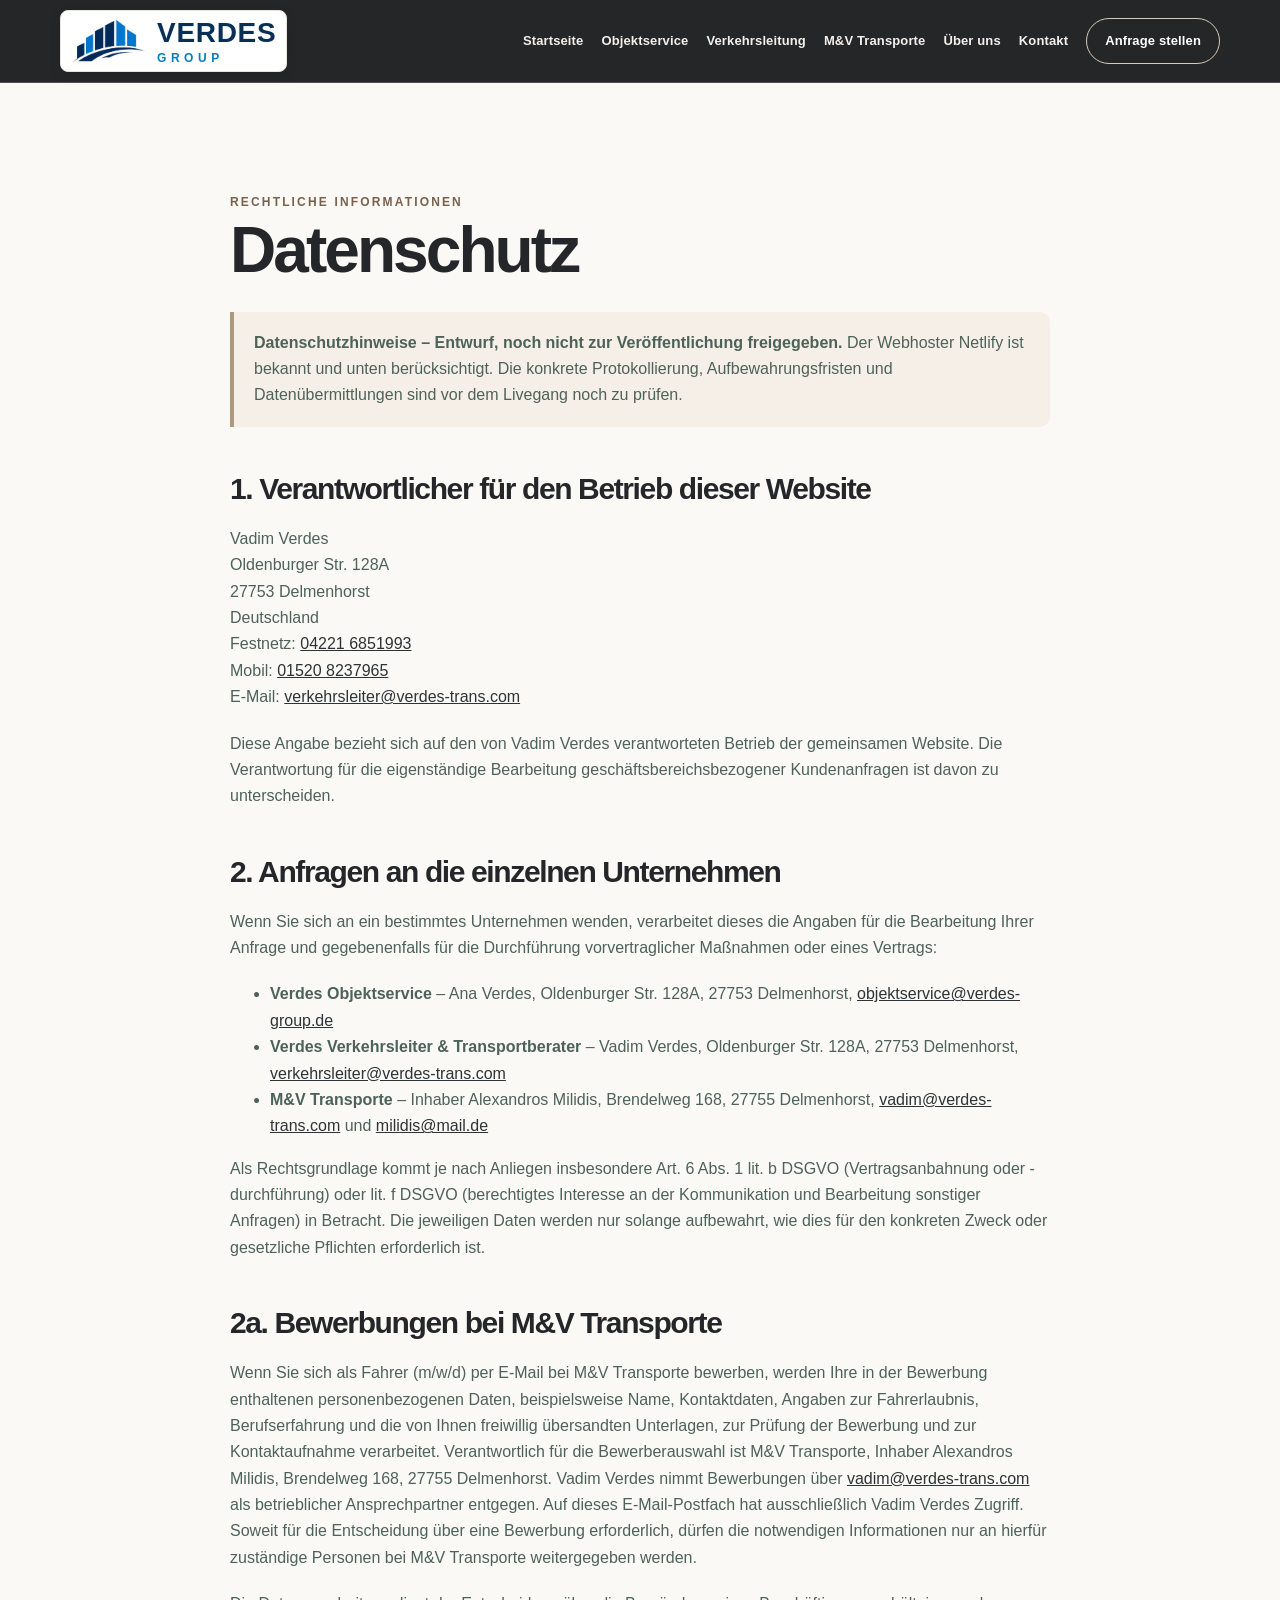
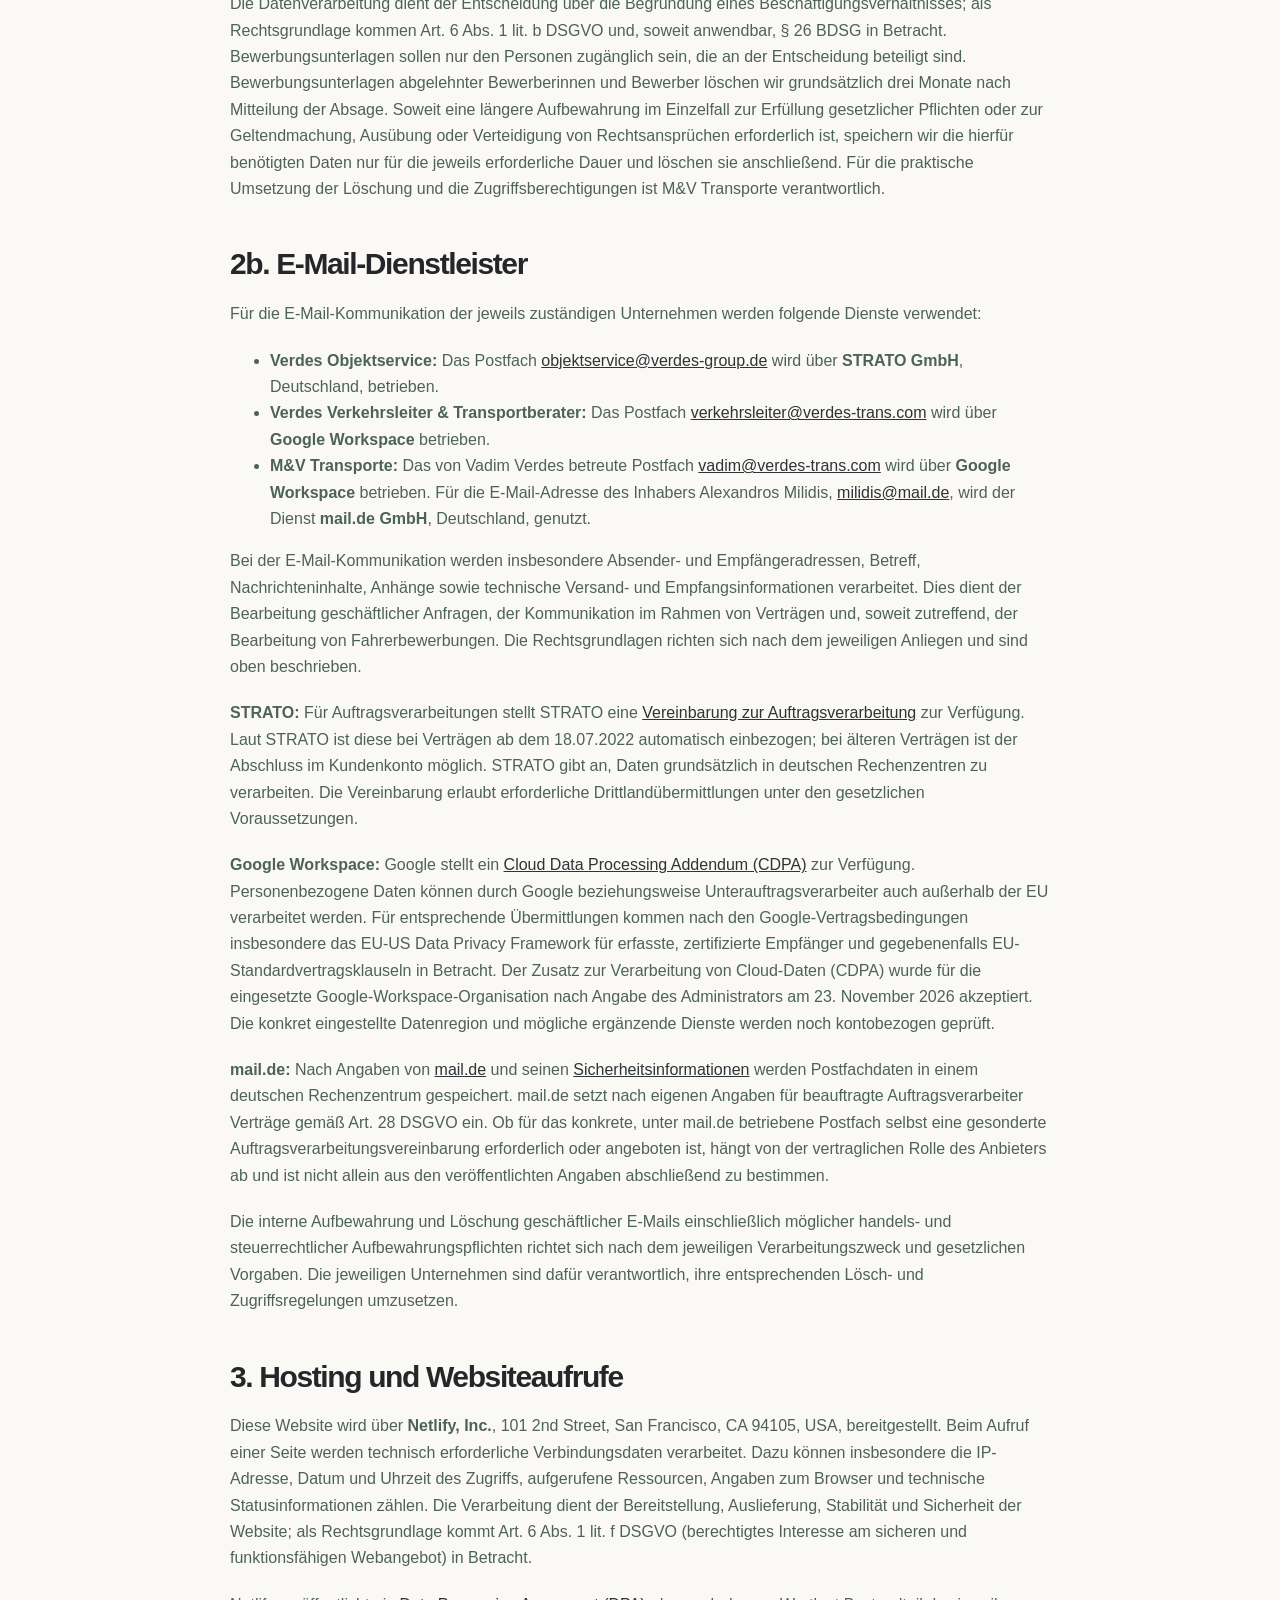
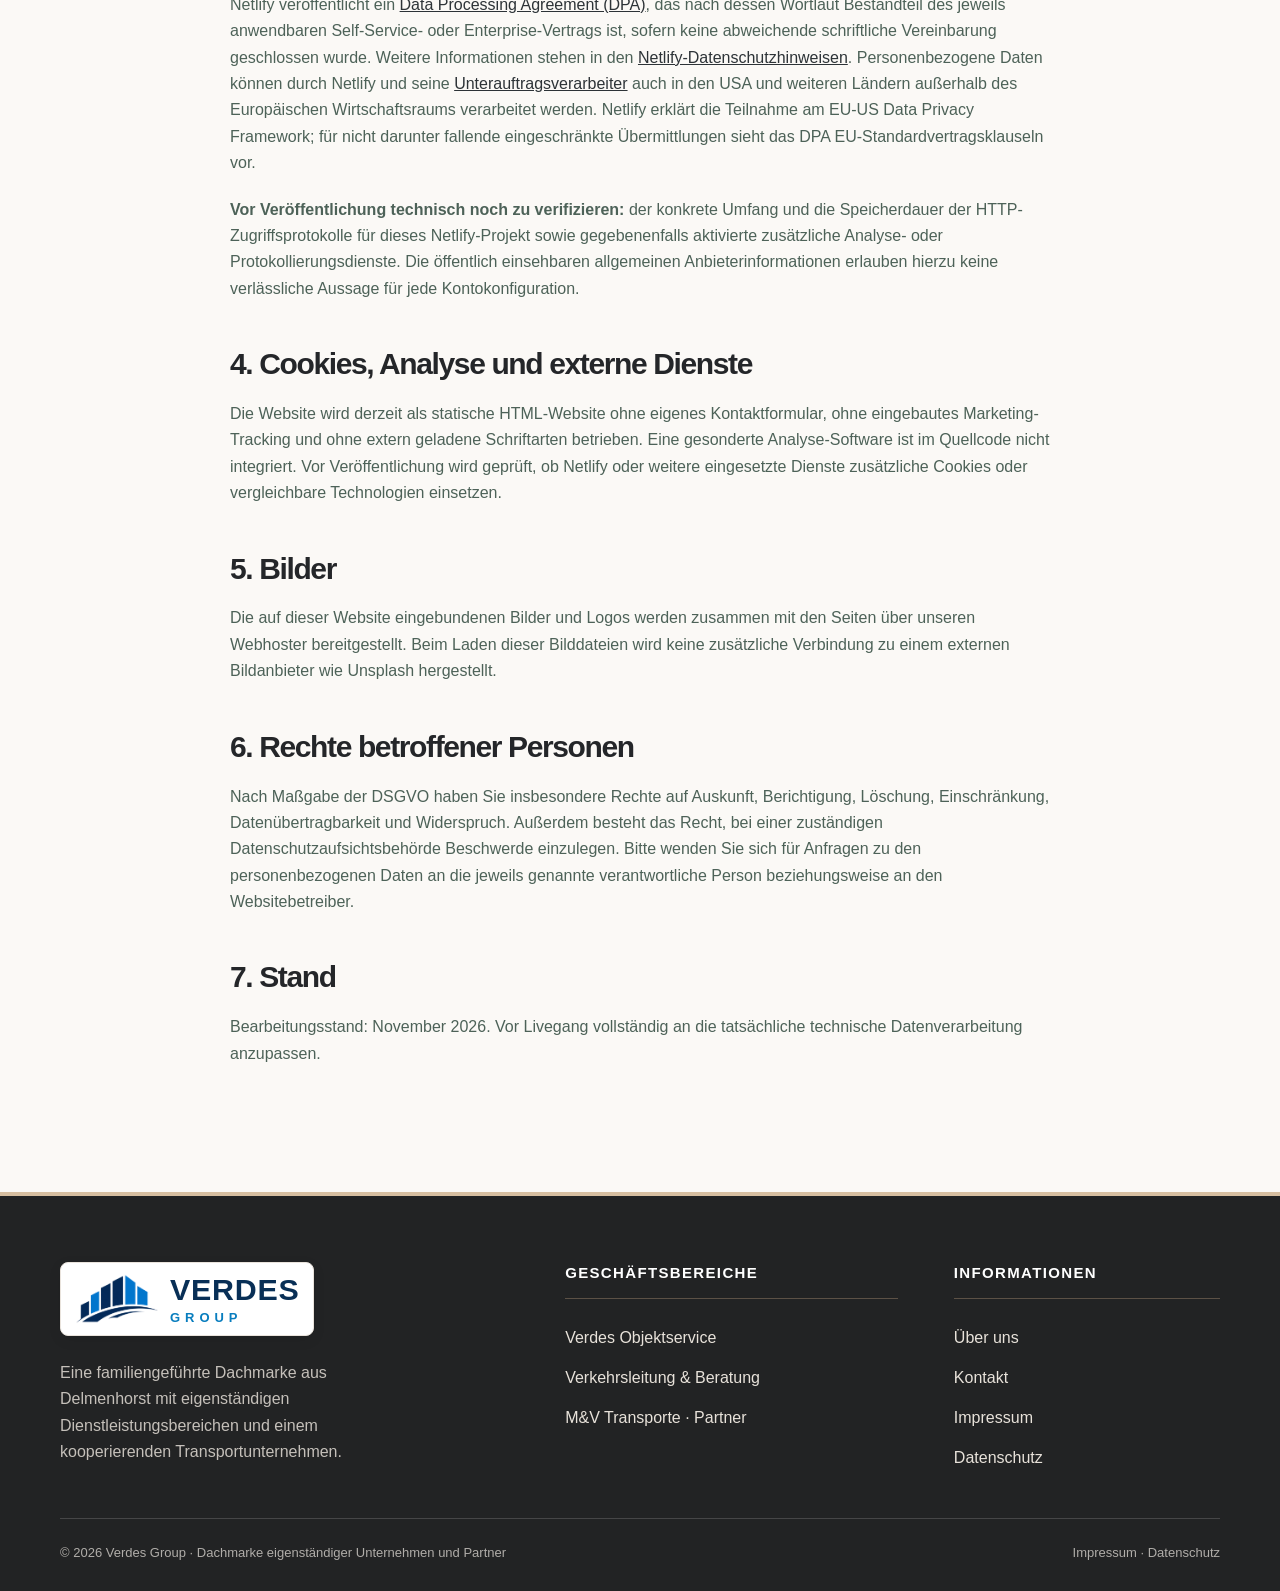
==== datenschutz/index.html @ e71b83ec "Document accepted Google Workspace CDPA" ====
<!doctype html><html lang="de"><head><meta charset="utf-8"><meta name="viewport" content="width=device-width,initial-scale=1"><meta name="theme-color" content="#252525"><meta name="description" content="Hinweise zum Datenschutz auf der Website der Verdes Group."><title>Datenschutz | Verdes Group</title><link rel="icon" type="image/png" href="/assets/verdes-group-icon-blue.png"><link rel="stylesheet" href="/assets/styles.css?v=20261124-1"></head><body><a class="skip" href="#inhalt">Zum Inhalt springen</a><header class="site-header"><div class="container nav"><a class="brand" href="/" aria-label="Verdes Group Startseite"><img class="brand-symbol" src="/assets/verdes-group-mark-blue.webp" width="810" height="486" alt="" decoding="async"><span class="brand-wordmark" aria-hidden="true"><strong>VERDES</strong><span>GROUP</span></span></a><button class="menu-button" type="button" aria-label="Menü öffnen" aria-controls="navigation" aria-expanded="false">☰</button><nav id="navigation" class="nav-links" aria-label="Hauptnavigation"><a href="/">Startseite</a><a href="/objektservice/">Objektservice</a><a href="/verkehrsleitung/">Verkehrsleitung</a><a href="/mv-transporte/">M&amp;V Transporte</a><a href="/ueber-uns/">Über uns</a><a href="/kontakt/">Kontakt</a><a class="nav-cta" href="/kontakt/">Anfrage stellen</a></nav></div></header><main id="inhalt"><section class="section"><div class="container prose"><span class="eyebrow">Rechtliche Informationen</span><h1 style="font-size:clamp(42px,5vw,64px)">Datenschutz</h1>
<p class="legal-note"><strong>Datenschutzhinweise – Entwurf, noch nicht zur Veröffentlichung freigegeben.</strong> Der Webhoster Netlify ist bekannt und unten berücksichtigt. Die konkrete Protokollierung, Aufbewahrungsfristen und Datenübermittlungen sind vor dem Livegang noch zu prüfen.</p>
<h2>1. Verantwortlicher für den Betrieb dieser Website</h2><p>Vadim Verdes<br>Oldenburger Str. 128A<br>27753 Delmenhorst<br>Deutschland<br>Festnetz: <a href="tel:+4942216851993">04221 6851993</a><br>Mobil: <a href="tel:+4915208237965">01520 8237965</a><br>E-Mail: <a href="mailto:verkehrsleiter@verdes-trans.com">verkehrsleiter@verdes-trans.com</a></p>
<p>Diese Angabe bezieht sich auf den von Vadim Verdes verantworteten Betrieb der gemeinsamen Website. Die Verantwortung für die eigenständige Bearbeitung geschäftsbereichsbezogener Kundenanfragen ist davon zu unterscheiden.</p>
<h2>2. Anfragen an die einzelnen Unternehmen</h2><p>Wenn Sie sich an ein bestimmtes Unternehmen wenden, verarbeitet dieses die Angaben für die Bearbeitung Ihrer Anfrage und gegebenenfalls für die Durchführung vorvertraglicher Maßnahmen oder eines Vertrags:</p>
<ul><li><strong>Verdes Objektservice</strong> – Ana Verdes, Oldenburger Str. 128A, 27753 Delmenhorst, <a href="mailto:objektservice@verdes-group.de">objektservice@verdes-group.de</a></li><li><strong>Verdes Verkehrsleiter &amp; Transportberater</strong> – Vadim Verdes, Oldenburger Str. 128A, 27753 Delmenhorst, <a href="mailto:verkehrsleiter@verdes-trans.com">verkehrsleiter@verdes-trans.com</a></li><li><strong>M&amp;V Transporte</strong> – Inhaber Alexandros Milidis, Brendelweg 168, 27755 Delmenhorst, <a href="mailto:vadim@verdes-trans.com">vadim@verdes-trans.com</a> und <a href="mailto:milidis@mail.de">milidis@mail.de</a></li></ul>
<p>Als Rechtsgrundlage kommt je nach Anliegen insbesondere Art. 6 Abs. 1 lit. b DSGVO (Vertragsanbahnung oder -durchführung) oder lit. f DSGVO (berechtigtes Interesse an der Kommunikation und Bearbeitung sonstiger Anfragen) in Betracht. Die jeweiligen Daten werden nur solange aufbewahrt, wie dies für den konkreten Zweck oder gesetzliche Pflichten erforderlich ist.</p>
<h2>2a. Bewerbungen bei M&amp;V Transporte</h2><p>Wenn Sie sich als Fahrer (m/w/d) per E-Mail bei M&amp;V Transporte bewerben, werden Ihre in der Bewerbung enthaltenen personenbezogenen Daten, beispielsweise Name, Kontaktdaten, Angaben zur Fahrerlaubnis, Berufserfahrung und die von Ihnen freiwillig übersandten Unterlagen, zur Prüfung der Bewerbung und zur Kontaktaufnahme verarbeitet. Verantwortlich für die Bewerberauswahl ist M&amp;V Transporte, Inhaber Alexandros Milidis, Brendelweg 168, 27755 Delmenhorst. Vadim Verdes nimmt Bewerbungen über <a href="mailto:vadim@verdes-trans.com">vadim@verdes-trans.com</a> als betrieblicher Ansprechpartner entgegen. Auf dieses E-Mail-Postfach hat ausschließlich Vadim Verdes Zugriff. Soweit für die Entscheidung über eine Bewerbung erforderlich, dürfen die notwendigen Informationen nur an hierfür zuständige Personen bei M&amp;V Transporte weitergegeben werden.</p><p>Die Datenverarbeitung dient der Entscheidung über die Begründung eines Beschäftigungsverhältnisses; als Rechtsgrundlage kommen Art. 6 Abs. 1 lit. b DSGVO und, soweit anwendbar, § 26 BDSG in Betracht. Bewerbungsunterlagen sollen nur den Personen zugänglich sein, die an der Entscheidung beteiligt sind. Bewerbungsunterlagen abgelehnter Bewerberinnen und Bewerber löschen wir grundsätzlich drei Monate nach Mitteilung der Absage. Soweit eine längere Aufbewahrung im Einzelfall zur Erfüllung gesetzlicher Pflichten oder zur Geltendmachung, Ausübung oder Verteidigung von Rechtsansprüchen erforderlich ist, speichern wir die hierfür benötigten Daten nur für die jeweils erforderliche Dauer und löschen sie anschließend. Für die praktische Umsetzung der Löschung und die Zugriffsberechtigungen ist M&amp;V Transporte verantwortlich.</p>
<h2>2b. E-Mail-Dienstleister</h2>
<p>Für die E-Mail-Kommunikation der jeweils zuständigen Unternehmen werden folgende Dienste verwendet:</p>
<ul>
<li><strong>Verdes Objektservice:</strong> Das Postfach <a href="mailto:objektservice@verdes-group.de">objektservice@verdes-group.de</a> wird über <strong>STRATO GmbH</strong>, Deutschland, betrieben.</li>
<li><strong>Verdes Verkehrsleiter &amp; Transportberater:</strong> Das Postfach <a href="mailto:verkehrsleiter@verdes-trans.com">verkehrsleiter@verdes-trans.com</a> wird über <strong>Google Workspace</strong> betrieben.</li>
<li><strong>M&amp;V Transporte:</strong> Das von Vadim Verdes betreute Postfach <a href="mailto:vadim@verdes-trans.com">vadim@verdes-trans.com</a> wird über <strong>Google Workspace</strong> betrieben. Für die E-Mail-Adresse des Inhabers Alexandros Milidis, <a href="mailto:milidis@mail.de">milidis@mail.de</a>, wird der Dienst <strong>mail.de GmbH</strong>, Deutschland, genutzt.</li>
</ul>
<p>Bei der E-Mail-Kommunikation werden insbesondere Absender- und Empfängeradressen, Betreff, Nachrichteninhalte, Anhänge sowie technische Versand- und Empfangsinformationen verarbeitet. Dies dient der Bearbeitung geschäftlicher Anfragen, der Kommunikation im Rahmen von Verträgen und, soweit zutreffend, der Bearbeitung von Fahrerbewerbungen. Die Rechtsgrundlagen richten sich nach dem jeweiligen Anliegen und sind oben beschrieben.</p>
<p><strong>STRATO:</strong> Für Auftragsverarbeitungen stellt STRATO eine <a href="https://www.strato.de/agb/avv/">Vereinbarung zur Auftragsverarbeitung</a> zur Verfügung. Laut STRATO ist diese bei Verträgen ab dem 18.07.2022 automatisch einbezogen; bei älteren Verträgen ist der Abschluss im Kundenkonto möglich. STRATO gibt an, Daten grundsätzlich in deutschen Rechenzentren zu verarbeiten. Die Vereinbarung erlaubt erforderliche Drittlandübermittlungen unter den gesetzlichen Voraussetzungen.</p>
<p><strong>Google Workspace:</strong> Google stellt ein <a href="https://cloud.google.com/terms/data-processing-addendum">Cloud Data Processing Addendum (CDPA)</a> zur Verfügung. Personenbezogene Daten können durch Google beziehungsweise Unterauftragsverarbeiter auch außerhalb der EU verarbeitet werden. Für entsprechende Übermittlungen kommen nach den Google-Vertragsbedingungen insbesondere das EU-US Data Privacy Framework für erfasste, zertifizierte Empfänger und gegebenenfalls EU-Standardvertragsklauseln in Betracht. Der Zusatz zur Verarbeitung von Cloud-Daten (CDPA) wurde für die eingesetzte Google-Workspace-Organisation nach Angabe des Administrators am 23. November 2026 akzeptiert. Die konkret eingestellte Datenregion und mögliche ergänzende Dienste werden noch kontobezogen geprüft.</p>
<p><strong>mail.de:</strong> Nach Angaben von <a href="https://mail.de/de/datenschutz/">mail.de</a> und seinen <a href="https://mail.de/de/sicherheit/">Sicherheitsinformationen</a> werden Postfachdaten in einem deutschen Rechenzentrum gespeichert. mail.de setzt nach eigenen Angaben für beauftragte Auftragsverarbeiter Verträge gemäß Art. 28 DSGVO ein. Ob für das konkrete, unter mail.de betriebene Postfach selbst eine gesonderte Auftragsverarbeitungsvereinbarung erforderlich oder angeboten ist, hängt von der vertraglichen Rolle des Anbieters ab und ist nicht allein aus den veröffentlichten Angaben abschließend zu bestimmen.</p>
<p>Die interne Aufbewahrung und Löschung geschäftlicher E-Mails einschließlich möglicher handels- und steuerrechtlicher Aufbewahrungspflichten richtet sich nach dem jeweiligen Verarbeitungszweck und gesetzlichen Vorgaben. Die jeweiligen Unternehmen sind dafür verantwortlich, ihre entsprechenden Lösch- und Zugriffsregelungen umzusetzen.</p>
<h2>3. Hosting und Websiteaufrufe</h2><p>Diese Website wird über <strong>Netlify, Inc.</strong>, 101 2nd Street, San Francisco, CA 94105, USA, bereitgestellt. Beim Aufruf einer Seite werden technisch erforderliche Verbindungsdaten verarbeitet. Dazu können insbesondere die IP-Adresse, Datum und Uhrzeit des Zugriffs, aufgerufene Ressourcen, Angaben zum Browser und technische Statusinformationen zählen. Die Verarbeitung dient der Bereitstellung, Auslieferung, Stabilität und Sicherheit der Website; als Rechtsgrundlage kommt Art. 6 Abs. 1 lit. f DSGVO (berechtigtes Interesse am sicheren und funktionsfähigen Webangebot) in Betracht.</p>
<p>Netlify veröffentlicht ein <a href="https://www.netlify.com/pdf/netlify-dpa.pdf">Data Processing Agreement (DPA)</a>, das nach dessen Wortlaut Bestandteil des jeweils anwendbaren Self-Service- oder Enterprise-Vertrags ist, sofern keine abweichende schriftliche Vereinbarung geschlossen wurde. Weitere Informationen stehen in den <a href="https://www.netlify.com/privacy/">Netlify-Datenschutzhinweisen</a>. Personenbezogene Daten können durch Netlify und seine <a href="https://www.netlify.com/trust-center/">Unterauftragsverarbeiter</a> auch in den USA und weiteren Ländern außerhalb des Europäischen Wirtschaftsraums verarbeitet werden. Netlify erklärt die Teilnahme am EU-US Data Privacy Framework; für nicht darunter fallende eingeschränkte Übermittlungen sieht das DPA EU-Standardvertragsklauseln vor.</p>
<p><strong>Vor Veröffentlichung technisch noch zu verifizieren:</strong> der konkrete Umfang und die Speicherdauer der HTTP-Zugriffsprotokolle für dieses Netlify-Projekt sowie gegebenenfalls aktivierte zusätzliche Analyse- oder Protokollierungsdienste. Die öffentlich einsehbaren allgemeinen Anbieterinformationen erlauben hierzu keine verlässliche Aussage für jede Kontokonfiguration.</p>
<h2>4. Cookies, Analyse und externe Dienste</h2><p>Die Website wird derzeit als statische HTML-Website ohne eigenes Kontaktformular, ohne eingebautes Marketing-Tracking und ohne extern geladene Schriftarten betrieben. Eine gesonderte Analyse-Software ist im Quellcode nicht integriert. Vor Veröffentlichung wird geprüft, ob Netlify oder weitere eingesetzte Dienste zusätzliche Cookies oder vergleichbare Technologien einsetzen.</p>
<h2>5. Bilder</h2><p>Die auf dieser Website eingebundenen Bilder und Logos werden zusammen mit den Seiten über unseren Webhoster bereitgestellt. Beim Laden dieser Bilddateien wird keine zusätzliche Verbindung zu einem externen Bildanbieter wie Unsplash hergestellt.</p>
<h2>6. Rechte betroffener Personen</h2><p>Nach Maßgabe der DSGVO haben Sie insbesondere Rechte auf Auskunft, Berichtigung, Löschung, Einschränkung, Datenübertragbarkeit und Widerspruch. Außerdem besteht das Recht, bei einer zuständigen Datenschutzaufsichtsbehörde Beschwerde einzulegen. Bitte wenden Sie sich für Anfragen zu den personenbezogenen Daten an die jeweils genannte verantwortliche Person beziehungsweise an den Websitebetreiber.</p>
<h2>7. Stand</h2><p>Bearbeitungsstand: November 2026. Vor Livegang vollständig an die tatsächliche technische Datenverarbeitung anzupassen.</p>
</div></section></main><footer class="footer"><div class="container"><div class="footer-grid"><div class="footer-brand"><a class="brand" href="/" aria-label="Verdes Group Startseite"><img class="brand-symbol" src="/assets/verdes-group-mark-blue.webp" width="810" height="486" alt="" decoding="async"><span class="brand-wordmark" aria-hidden="true"><strong>VERDES</strong><span>GROUP</span></span></a><p>Eine familiengeführte Dachmarke aus Delmenhorst mit eigenständigen Dienstleistungsbereichen und einem kooperierenden Transportunternehmen.</p></div><nav class="footer-links" aria-label="Geschäftsbereiche"><h2>Geschäftsbereiche</h2><a href="/objektservice/">Verdes Objektservice</a><a href="/verkehrsleitung/">Verkehrsleitung &amp; Beratung</a><a href="/mv-transporte/">M&amp;V Transporte · Partner</a></nav><nav class="footer-links" aria-label="Informationen"><h2>Informationen</h2><a href="/ueber-uns/">Über uns</a><a href="/kontakt/">Kontakt</a><a href="/impressum/">Impressum</a><a href="/datenschutz/">Datenschutz</a></nav></div><div class="footer-bottom"><span>© <span id="year">2026</span> Verdes Group · Dachmarke eigenständiger Unternehmen und Partner</span><span><a href="/impressum/">Impressum</a> · <a href="/datenschutz/">Datenschutz</a></span></div></div></footer><script src="/assets/site.js?v=20261123-3" defer></script></body></html>
---- assets/styles.css ----
:root{--ink:#152c28;--ink2:#39514a;--forest:#174c3f;--forest2:#246451;--lime:#c9e897;--mint:#e8f2e7;--paper:#fafaf6;--warm:#f3f1e9;--line:#dce4dc;--white:#fff;--shadow:0 24px 70px rgba(16,50,40,.09);--radius:22px;--max:1160px}
*{box-sizing:border-box}html{scroll-behavior:smooth}body{margin:0;background:var(--paper);color:var(--ink);font-family:Inter,"Segoe UI",Arial,sans-serif;-webkit-font-smoothing:antialiased;line-height:1.65}a{color:inherit;text-decoration:none}a:focus-visible,button:focus-visible{outline:3px solid #8bc65b;outline-offset:4px}button{font:inherit}img{max-width:100%;display:block}.container{width:min(calc(100% - 48px),var(--max));margin-inline:auto}.eyebrow{font-size:12px;letter-spacing:.16em;text-transform:uppercase;font-weight:800;color:var(--forest2)}.section{padding:105px 0}.section-sm{padding:75px 0}.section-soft{background:var(--warm)}.section-dark{background:var(--ink);color:white}.section-head{max-width:720px;margin-bottom:36px}.section-head p{color:#60736a;font-size:18px}h1,h2,h3,p{margin-top:0}h1,h2,h3{line-height:1.13;letter-spacing:-.045em}h1{font-size:clamp(48px,6.2vw,90px);font-weight:750;margin-bottom:25px}h2{font-size:clamp(34px,4vw,58px);margin:12px 0 20px;font-weight:750}h3{font-size:25px;font-weight:750;margin:0 0 12px}p{margin-bottom:20px}.lead{font-size:clamp(18px,2vw,22px);line-height:1.66;color:#52685e;max-width:640px}.muted{color:#678078}.light{color:#b9cdc4}.btn{display:inline-flex;align-items:center;justify-content:center;gap:12px;border:1px solid transparent;border-radius:999px;padding:14px 25px;min-height:53px;font-size:14px;font-weight:800;line-height:1.2;transition:transform .2s,background .2s,color .2s;cursor:pointer}.btn:hover{transform:translateY(-2px)}.btn-primary{background:var(--forest);color:#fff}.btn-primary:hover{background:#20634f}.btn-outline{border-color:#a9c0b4;color:var(--ink);background:transparent}.btn-outline:hover{background:#ebf4e8}.btn-light{background:#fff;color:var(--forest)}.btn-lime{background:var(--lime);color:#133e31}.btn-row{display:flex;gap:12px;flex-wrap:wrap;margin-top:28px}.arrow{font-size:19px;line-height:0}.site-header{position:sticky;top:0;z-index:100;background:rgba(250,250,246,.95);backdrop-filter:blur(18px);border-bottom:1px solid rgba(30,80,60,.1)}.nav{min-height:82px;display:flex;align-items:center;justify-content:space-between;gap:20px}.brand{display:inline-flex;align-items:center;gap:12px;white-space:nowrap}.brand-mark{height:39px;width:39px;display:grid;place-items:center;background:var(--forest);color:var(--lime);border-radius:12px;font-size:23px;letter-spacing:-.12em;font-weight:800;padding-right:3px}.brand-name{display:flex;flex-direction:column;font-weight:800;letter-spacing:.08em;line-height:1.16;font-size:17px}.brand-name small{font-weight:650;font-size:9px;letter-spacing:.28em;color:#8a9b90;margin-top:5px}.nav-links{display:flex;align-items:center;gap:28px}.nav-links a{font-size:13px;font-weight:750;color:#3e564d;transition:color .2s}.nav-links a:hover,.nav-links a.active{color:#1e8461}.nav-links .nav-cta{padding:11px 18px;background:var(--ink);border-radius:100px;color:white}.nav-links .nav-cta:hover{color:white;background:var(--forest2)}.menu-button{display:none;border:1px solid var(--line);border-radius:12px;background:white;padding:7px 13px;font-size:24px;color:var(--forest)}.hero{overflow:hidden;padding:90px 0 90px;position:relative}.hero-grid{display:grid;grid-template-columns:1.03fr .97fr;align-items:center;gap:45px}.hero-kicker{display:inline-flex;gap:8px;align-items:center;padding:8px 13px;border:1px solid #d2e0d1;border-radius:30px;background:#edf5e8;font-size:12px;font-weight:750;color:var(--forest);margin-bottom:20px}.hero h1 em{font-style:normal;color:var(--forest2)}.hero-copy{padding:20px 0}.hero-meta{display:flex;align-items:center;gap:25px;color:#728279;font-size:12px;font-weight:650;margin-top:54px}.hero-meta span{display:inline-flex;align-items:center;gap:8px}.dot{height:7px;width:7px;border-radius:100%;background:#82b763;display:inline-block}.hero-visual{min-height:550px;border-radius:30px;position:relative;overflow:hidden;background:radial-gradient(circle at 85% 15%,#659481 0%,transparent 35%),linear-gradient(135deg,#285f50,#11372f 73%);box-shadow:var(--shadow)}.hero-visual:after{content:"";position:absolute;inset:0;opacity:.2;background-image:linear-gradient(#ffffff26 1px,transparent 1px),linear-gradient(90deg,#ffffff26 1px,transparent 1px);background-size:40px 40px}.visual-orbit{position:absolute;border:1px solid rgba(230,246,221,.23);border-radius:50%;width:600px;height:600px;top:-170px;left:80px;z-index:1}.visual-orbit.two{width:420px;height:420px;top:-75px;left:170px}.sky-title{position:absolute;top:46px;left:45px;color:#cfe1d6;font-size:12px;font-weight:800;letter-spacing:.2em;z-index:2}.visual-bottom{position:absolute;z-index:3;bottom:34px;left:38px;right:38px;display:flex;align-items:end;justify-content:space-between;color:#fff;gap:15px}.visual-bottom strong{font-size:23px;line-height:1.24;letter-spacing:-.035em}.visual-bottom small{font-size:11px;color:#d5e8db}.building-graphic{position:absolute;bottom:120px;left:85px;right:70px;height:300px;z-index:2;display:flex;align-items:flex-end;justify-content:space-between;gap:12px}.building{background:linear-gradient(180deg,#b8d6b9,#e8f2df);border-radius:10px 10px 0 0;box-shadow:inset -16px 0 0 #7eab94;position:relative}.building:before{content:"";position:absolute;inset:26px 23px;background:repeating-linear-gradient(90deg,#295d52 0 18px,transparent 18px 43px);-webkit-mask:repeating-linear-gradient(0deg,#000 0 23px,transparent 23px 45px);mask:repeating-linear-gradient(0deg,#000 0 23px,transparent 23px 45px);opacity:.75}.building.one{height:75%;flex:1}.building.two{height:100%;flex:1.18}.building.three{height:62%;flex:.8}.building-graphic .ground{position:absolute;background:#d6e9cd;height:10px;border-radius:30px;bottom:-9px;left:-30px;right:-35px}.visual-chip{position:absolute;top:145px;right:22px;z-index:4;background:rgba(255,255,255,.94);color:var(--forest);border-radius:18px;padding:18px 20px;box-shadow:0 18px 36px #102f2433}.visual-chip b{display:block;font-size:16px}.visual-chip small{font-size:11px;color:#63776d}.intro-strip{border-top:1px solid var(--line);border-bottom:1px solid var(--line);padding:25px 0;background:white}.intro-strip-inner{display:flex;justify-content:space-between;align-items:center;gap:30px}.intro-strip strong{font-size:14px;letter-spacing:-.02em}.intro-strip p{font-size:13px;color:#6b7e73;margin:0}.service-grid{display:grid;grid-template-columns:repeat(2,minmax(0,1fr));gap:22px}.service-card{border-radius:25px;overflow:hidden;position:relative;min-height:420px;display:flex;flex-direction:column;justify-content:space-between;padding:36px;color:#fff;transition:transform .24s,box-shadow .24s}.service-card:hover{transform:translateY(-5px);box-shadow:0 20px 45px #14362d30}.service-card.obj{background:linear-gradient(135deg,#285f50 10%,#17382f)}.service-card.traffic{background:linear-gradient(135deg,#2e3c44,#101e24)}.service-card .tag{display:inline-block;align-self:flex-start;border:1px solid #ffffff50;border-radius:30px;padding:7px 12px;color:#e7f7e8;font-size:11px;font-weight:750;letter-spacing:.08em;text-transform:uppercase}.service-card h3{font-size:clamp(33px,3.5vw,49px);max-width:370px;margin:0 0 14px}.service-card p{max-width:370px;color:#d2e1d7;font-size:15px}.card-cta{display:flex;align-items:center;justify-content:space-between;margin-top:23px;padding-top:18px;border-top:1px solid #ffffff4a;font-weight:800;font-size:14px}.card-cta .circle{background:#d3eba6;color:#244d3b;width:39px;height:39px;border-radius:50%;display:grid;place-items:center;font-size:20px}.service-art{position:absolute;right:18px;top:45px;opacity:.13;pointer-events:none;font-weight:800;font-size:190px;line-height:1;letter-spacing:-.15em}.stat-grid{display:grid;grid-template-columns:repeat(3,1fr);gap:0;border:1px solid var(--line);border-radius:22px;background:white;overflow:hidden}.stat{padding:33px 34px;border-right:1px solid var(--line)}.stat:last-child{border-right:0}.stat strong{display:block;font-size:19px;line-height:1.35;letter-spacing:-.03em;margin-bottom:7px}.stat p{font-size:13px;color:#667c70;margin:0}.about-split{display:grid;grid-template-columns:.85fr 1.15fr;gap:75px;align-items:center}.about-panel{min-height:420px;background:var(--forest);border-radius:25px;position:relative;overflow:hidden;padding:35px;color:white;display:flex;flex-direction:column;justify-content:space-between}.about-panel:before{content:"";position:absolute;width:360px;height:216px;opacity:.08;top:36px;right:-30px;background:url("/assets/verdes-group-mark-blue.webp") center/contain no-repeat;pointer-events:none}.about-panel .line{display:block;width:45px;height:4px;background:var(--lime);border-radius:3px}.about-panel h3{font-size:35px;max-width:240px}.about-list{list-style:none;padding:0;margin:25px 0}.about-list li{padding:12px 0;border-bottom:1px solid var(--line);display:flex;gap:10px;align-items:baseline;font-size:15px;color:#435b50}.about-list li:before{content:"•";font-size:19px;color:var(--forest2);font-weight:800}.cta-band{padding:70px 75px;border-radius:28px;background:linear-gradient(110deg,#204f42,#11372e);color:#fff;display:flex;justify-content:space-between;align-items:center;gap:40px;overflow:hidden;position:relative}.cta-band:after{content:"";position:absolute;width:260px;height:260px;border:1px solid #ffffff36;right:-100px;top:-120px;border-radius:50%}.cta-band h2{font-size:clamp(30px,3vw,45px);max-width:650px}.cta-band p{color:#cfe0d5;margin-bottom:0}.cta-band .btn{flex-shrink:0;position:relative;z-index:1}.page-hero{padding:92px 0 90px;background:linear-gradient(140deg,#e9f2e7,#fafaf6 75%);border-bottom:1px solid var(--line)}.page-hero .lead{max-width:680px}.page-hero h1{max-width:920px;font-size:clamp(44px,5.5vw,76px)}.page-hero.traffic-page{background:linear-gradient(140deg,#e8edee,#fafaf6 75%)}.page-hero .micro{display:flex;gap:12px;flex-wrap:wrap;margin-top:28px}.micro span{font-size:12px;font-weight:750;border:1px solid #cbdccf;border-radius:40px;padding:7px 13px;color:#315b46;background:#f8fcf8}.content-grid{display:grid;grid-template-columns:repeat(3,1fr);gap:18px}.feature{background:white;border:1px solid var(--line);border-radius:21px;padding:29px;min-height:220px}.feature-index{font-size:12px;font-weight:850;color:#4c936e;letter-spacing:.1em;display:block;margin-bottom:26px}.feature h3{font-size:23px}.feature p{color:#6d7d74;font-size:14px;margin:0}.steps{display:grid;grid-template-columns:repeat(3,1fr);gap:20px;counter-reset:st}.step{position:relative;padding:30px;background:white;border:1px solid var(--line);border-radius:22px}.step:before{counter-increment:st;content:"0" counter(st);display:grid;place-items:center;height:46px;width:46px;border-radius:50%;background:var(--mint);color:var(--forest);font-weight:850;margin-bottom:30px}.step p{font-size:14px;color:#64776d;margin:0}.contact-grid{display:grid;grid-template-columns:1.15fr .85fr;gap:25px}.contact-card{background:white;border:1px solid var(--line);border-radius:24px;padding:40px}.contact-card.dark{background:var(--ink);color:white;border:0}.contact-card .contact-detail{padding:19px 0;border-bottom:1px solid var(--line)}.contact-card.dark .contact-detail{border-color:#ffffff30}.contact-detail .caption{font-size:11px;letter-spacing:.11em;text-transform:uppercase;color:#749080;font-weight:800;display:block;margin-bottom:5px}.contact-detail a{font-size:18px;font-weight:800;overflow-wrap:anywhere}.contact-detail a:hover{text-decoration:underline}.contact-card.dark .caption{color:#9fbcae}.prose{max-width:820px}.prose h2{font-size:30px;margin-top:45px}.prose h3{font-size:22px;margin-top:30px}.prose p,.prose li{color:#4d6258}.prose a{color:var(--forest);text-decoration:underline}.fineprint{font-size:12px;color:#708379}.legal-note{background:#f0f4ec;border-left:4px solid #719b72;padding:18px 20px;border-radius:0 10px 10px 0}.footer{background:#102c25;color:#eaf3ea;padding:65px 0 28px}.footer-grid{display:grid;grid-template-columns:2fr 1fr 1fr;gap:65px}.footer .brand-mark{background:#d2e7a7;color:#1b4534}.footer .brand-name small{color:#91ad9e}.footer p{font-size:13px;max-width:360px;color:#acc5b5;margin-top:23px}.footer h4{font-size:12px;letter-spacing:.13em;text-transform:uppercase;color:#c6dfae;margin:0 0 20px}.footer a{display:block;color:#d5e3d8;font-size:13px;margin:12px 0}.footer a:hover{text-decoration:underline}.footer-bottom{border-top:1px solid #ffffff29;margin-top:53px;padding-top:24px;display:flex;justify-content:space-between;gap:20px;color:#9cb4a7;font-size:12px}.footer-bottom a{display:inline;margin:0}.skip{position:absolute;top:-80px;left:10px;background:#fff;padding:10px;z-index:999}.skip:focus{top:10px}
@media(max-width:1050px){.nav-links{gap:17px}.nav-links a{font-size:12px}.hero-grid{gap:24px}.hero-visual{min-height:480px}.building-graphic{left:35px;right:25px}.visual-chip{right:15px}.about-split{gap:40px}}@media(max-width:760px){.container{width:min(calc(100% - 36px),var(--max))}.nav{min-height:72px}.menu-button{display:block}.nav-links{display:none;position:absolute;top:72px;left:0;right:0;background:#fafaf6;padding:18px 22px 26px;border-bottom:1px solid var(--line);box-shadow:0 20px 30px #00000012;flex-direction:column;align-items:stretch;gap:0}.nav-links.open{display:flex}.nav-links a{font-size:15px;padding:12px 5px}.nav-links .nav-cta{text-align:center;margin-top:10px}.hero{padding:45px 0 60px}.hero-grid,.about-split,.contact-grid{grid-template-columns:1fr}.hero-visual{min-height:430px}.hero-meta{margin-top:30px;flex-wrap:wrap}.section{padding:65px 0}.section-sm{padding:50px 0}.service-grid,.content-grid,.steps{grid-template-columns:1fr}.service-card{min-height:355px}.stat-grid{grid-template-columns:1fr}.stat{border-right:0;border-bottom:1px solid var(--line)}.stat:last-child{border-bottom:0}.cta-band{padding:40px 30px;flex-direction:column;align-items:flex-start}.footer-grid{grid-template-columns:1fr 1fr;gap:35px}.footer-grid>div:first-child{grid-column:span 2}.footer-bottom{flex-direction:column;gap:10px}.page-hero{padding:58px 0 65px}.intro-strip-inner{align-items:flex-start;flex-direction:column;gap:7px}}@media(max-width:420px){.brand-name{font-size:15px}.brand-mark{height:35px;width:35px}.hero-visual{min-height:350px}.building-graphic{height:190px;bottom:95px}.visual-chip{top:95px;padding:11px 13px}.visual-bottom{bottom:25px;left:22px;right:20px}.visual-bottom strong{font-size:18px}.sky-title{top:25px;left:22px}.footer-grid{grid-template-columns:1fr}.footer-grid>div:first-child{grid-column:auto}.service-card{padding:27px}.contact-card{padding:26px}}@media(prefers-reduced-motion:reduce){*,*:before,*:after{scroll-behavior:auto!important;transition:none!important;animation:none!important}}

/* Three-area desktop layout, preserving readable tablet/mobile cards */
@media(min-width:1051px){.service-grid{grid-template-columns:repeat(3,minmax(0,1fr))}.service-card{padding:29px;min-height:420px}.service-card h3{font-size:clamp(30px,3vw,41px)}}
.service-card.mv{background:linear-gradient(145deg,#25454b,#102932)}
@media(min-width:761px) and (max-width:1050px){.service-card.mv{grid-column:1/-1;min-height:310px}}


/* Premium direction 02 · Anthrazit, warmes Offwhite und Champagner */
:root{--ink:#242728;--ink2:#515254;--forest:#2d3337;--forest2:#515963;--lime:#d9c6a9;--mint:#f5f1eb;--paper:#fbf9f6;--warm:#f1ece6;--line:#e1dbd2;--white:#fff;--shadow:0 22px 60px rgba(31,32,35,.11)}
body{background:var(--paper);color:#242629;font-family:Inter,"Segoe UI",Arial,sans-serif}
h1,h2,h3{letter-spacing:-.046em}
h2{color:#242629}
.eyebrow{color:#9b8167;letter-spacing:.18em}
.site-header{background:#252627;border-bottom:1px solid #505052;backdrop-filter:none;box-shadow:none}
.brand-mark{background:linear-gradient(130deg,#e4d2bb,#ab9276);color:#262626;border-radius:4px;font-size:24px}
.brand-name{color:#fff;letter-spacing:.07em}
.brand-name small{color:#c2b4a5}
.nav-links a{color:#f2efed;font-weight:650;letter-spacing:.01em}
.nav-links a:hover,.nav-links a.active{color:#e2cbb1}
.nav-links .nav-cta{border:1px solid #d8cab9;background:transparent;color:#fff}
.nav-links .nav-cta:hover{background:#d8cab9;color:#242629}
.btn-primary{background:#292b2d;color:#fff;border:1px solid #292b2d}
.btn-primary:hover{background:#444649}
.btn-outline{border:1px solid #bba996;background:transparent;color:#343638}
.btn-outline:hover{background:#f1e9e1}
.btn-lime{background:#e2d1b9;color:#242629}
.btn-lime:hover{background:#f0e0c9}
.premium-hero{padding:0;background:#f6f3ee}
.premium-hero .container{width:min(calc(100% - 48px),1300px)}
.premium-hero .hero-grid{min-height:510px;grid-template-columns:51% 49%;gap:0}
.premium-hero .hero-copy{padding:94px 60px 86px 0;position:relative;z-index:2}
.premium-hero-kicker{display:block;font-size:11px;margin-bottom:25px;position:relative;padding-left:38px;color:#73695f}
.premium-hero-kicker:before{position:absolute;content:"";width:28px;height:1px;background:#9f8d78;left:0;top:9px}
.premium-hero h1{font-family:Georgia,"Times New Roman",serif;font-weight:500;font-size:clamp(59px,6vw,102px);letter-spacing:-.048em;line-height:1.05;margin-bottom:24px;color:#202224}
.premium-hero h1 em{font-style:normal;color:#202224}
.premium-hero .lead{font-size:19px;max-width:540px;color:#5a5a5b}
.premium-hero .lead strong{color:#272829;font-weight:750}
.premium-hero .btn-row{margin-top:32px}
.premium-hero .hero-meta{margin-top:55px;display:flex;gap:25px;color:#918477;font-size:10px;letter-spacing:.11em;font-weight:800}
.premium-hero-photo{min-height:500px;border-radius:0;box-shadow:none;background:#e9edf0;clip-path:polygon(16% 0,100% 0,100% 100%,0 100%)}
.premium-photo-shade{position:absolute;inset:0;background:linear-gradient(145deg,#22262823,#1e202752 68%,#1115199c)}
.premium-photo-caption{position:absolute;z-index:2;bottom:38px;right:40px;color:#fff;text-align:right}
.premium-photo-caption span{display:block;font-size:clamp(25px,3vw,43px);font-weight:800;letter-spacing:.12em;line-height:1.1}
.premium-photo-caption small{font-size:12px;letter-spacing:.14em;text-transform:uppercase;color:#e5d6c5}
.image-disclaimer{position:absolute;z-index:2;bottom:10px;left:90px;color:#fff;font-size:10px;opacity:.75}
.intro-strip{padding:19px 0;background:white;border-color:#e9e3dc}
.intro-strip-inner strong{font-size:13px}.intro-strip p{font-size:13px}
.premium-services{padding:72px 0 80px;background:#fbfaf8}
.premium-services .section-head{margin-bottom:30px}
.premium-services .section-head h2{font-size:clamp(34px,4vw,49px);line-height:1.12;margin-bottom:13px}
.premium-services .section-head p{font-size:15px;color:#696969;max-width:640px}
.premium-service-grid{grid-template-columns:repeat(3,minmax(0,1fr));gap:24px}
.premium-service-card{display:block;background:#fff;border:1px solid #e8e3dc;border-radius:13px;overflow:hidden;box-shadow:0 9px 22px #24272a13;transition:transform .25s,box-shadow .25s}
.premium-service-card:hover{transform:translateY(-5px);box-shadow:0 20px 45px #24272a2a}
.premium-card-image{position:relative;display:block;height:168px;background-color:#a4a3a0;background-position:center;background-size:cover;overflow:hidden}
.premium-card-image:after{content:"";position:absolute;inset:0;background:linear-gradient(180deg,#292b2d06,#292b2d62)}



.premium-number{position:absolute;z-index:1;top:18px;left:18px;padding:7px 11px;border:1px solid #ffffffa0;border-radius:6px;background:#ebe0d9df;font-size:13px;font-weight:850;color:#343638}
.premium-card-body{min-height:228px;padding:24px;display:flex;flex-direction:column}
.premium-card-label{color:#927a66;letter-spacing:.13em;font-size:10px;font-weight:800;margin-bottom:11px}
.premium-card-body strong{font-size:23px;letter-spacing:-.045em;line-height:1.2;color:#202325}
.premium-desc{font-size:13px;line-height:1.65;color:#676867;margin-top:10px}
.premium-card-link{margin-top:auto;display:flex;justify-content:space-between;align-items:center;font-weight:750;font-size:13px;color:#222728;padding-top:17px}
.premium-card-link b{height:35px;width:35px;display:grid;place-items:center;border:1px solid #d6d0c9;border-radius:50%;font-size:19px}
.stat-grid{border:1px solid #e2d9cf}
.stat{background:#f5f0ea;border-color:#e2d9cf}
.stat strong{font-size:19px;color:#242627}
.stat p{color:#70706e}
.section-soft{background:#f0ebe5}
.about-panel{background:#292c30}
.about-panel .line{background:#d2bda4}
.about-list li:before{color:#aa9178}
.cta-band{background:linear-gradient(120deg,#303135,#1d2022)}
.cta-band:after{border-color:#d7cab557}
.section-dark{background:#292c2e}
.page-hero{background:linear-gradient(145deg,#f2eee9,#fbf9f6 78%);border-color:#e4dcd3}
.page-hero.traffic-page{background:linear-gradient(145deg,#eaeaea,#fbf9f6 78%)}
.page-hero .micro span{border-color:#d4c8b9;color:#58524d;background:#fcf9f5}
.feature,.step,.contact-card{border-color:#e3ddd4;box-shadow:0 7px 22px #24272a0b}
.feature-index{color:#a58a6e}
.step:before{background:#eee2d3;color:#534638}
.contact-card.dark{background:#303238}
.contact-card .contact-detail{border-color:#e1dcd5}
.footer{background:#222324}
.footer .brand-mark{background:linear-gradient(140deg,#ddc8a8,#a88e6d);color:#2b2b2a}
.footer p{color:#bcbab8}
.footer h4{color:#e1c9a7}
.footer a{color:#e4e1dd}
.footer-bottom{color:#b0ada9}
.footer-bottom a{color:#b0ada9}
.legal-note{background:#f5efe8;border-color:#ae9880}
@media(max-width:1100px){.premium-hero .hero-grid{grid-template-columns:50% 50%}.premium-hero .hero-copy{padding-right:30px}.premium-hero h1{font-size:72px}.premium-service-grid{gap:14px}.premium-card-body{padding:18px}.premium-card-body strong{font-size:21px}}
@media(max-width:760px){
.site-header .nav-links{background:#262728;border-color:#565454}
.nav-links a{color:#fff}.nav-links .nav-cta{color:white}
.premium-hero .container{width:min(calc(100% - 36px),var(--max))}
.premium-hero .hero-grid{grid-template-columns:1fr;min-height:0}
.premium-hero .hero-copy{padding:64px 0 48px}
.premium-hero h1{font-size:clamp(59px,12vw,76px)}
.premium-hero .lead{font-size:17px}
.premium-hero .hero-meta{margin-top:35px;flex-direction:row}
.premium-hero-photo{min-height:320px;clip-path:none;border-radius:9px;margin-bottom:25px}
.premium-photo-caption{right:25px;bottom:29px}
.image-disclaimer{left:12px}
.premium-service-grid{grid-template-columns:1fr;gap:20px}
.premium-card-image{height:210px}
.premium-card-body{min-height:195px;padding:23px}
.premium-card-body strong{font-size:25px}
.premium-services{padding:60px 0}
}
@media(min-width:761px) and (max-width:960px){.premium-service-grid{grid-template-columns:1fr 1fr}.premium-service-grid .premium-service-card:last-child{grid-column:1/-1}}


/* Blue skyline emblem and live-text wordmark selected on 24.11.2026 */
.site-header .brand,
.footer .brand {
 background:#fff;
 border:1px solid #e9e3dc;
 border-radius:8px;
 padding:7px 10px;
 display:inline-flex;
 flex-shrink:0;
 align-items:center;
 justify-content:center;
 overflow:hidden;
 box-shadow:0 4px 13px rgba(8,8,8,.08)
}
.brand-symbol{display:block;width:76px;height:auto;max-width:none;aspect-ratio:810 / 486;object-fit:contain;flex-shrink:0}
.site-header .nav{gap:13px}
.site-header .nav-links{gap:18px}
.footer .brand{padding:10px 13px}
.footer .brand-symbol{width:86px}
@media(max-width:1070px){.site-header .brand-symbol{width:65px}.site-header .nav-links{gap:13px}.site-header .nav-links a{font-size:12px}}
@media(max-width:940px){
 .site-header .nav{min-height:74px}
 .site-header .menu-button{display:block}
 .site-header .nav-links{display:none;position:absolute;top:74px;left:0;right:0;background:#252627;padding:16px 23px 27px;border-bottom:1px solid #565454;box-shadow:0 20px 30px #00000020;flex-direction:column;align-items:stretch;gap:0}
 .site-header .nav-links.open{display:flex}
 .site-header .nav-links a{font-size:15px;padding:12px 5px}
 .site-header .nav-links .nav-cta{text-align:center;margin-top:10px}
 .site-header .brand-symbol{width:72px}
}
@media(max-width:420px){.site-header .brand-symbol{width:62px}.footer .brand-symbol{width:76px}}


/* Mobile homepage polish based on iPhone viewport review (2026-11-23) */
@media (max-width:480px) {
  .premium-hero .hero-copy{padding:34px 0 24px}
  .premium-hero-kicker{margin-bottom:17px}
  .premium-hero h1{font-size:clamp(49px,12.5vw,58px);margin-bottom:18px;letter-spacing:-.055em}
  .premium-hero .lead{font-size:16px;line-height:1.5;margin-bottom:0}
  .premium-hero .btn-row{margin-top:22px;gap:10px;align-items:center}
  .premium-hero .btn-row .btn{font-size:12px;min-height:46px;padding:11px 14px;gap:7px}
  .premium-hero .hero-meta{margin-top:24px;gap:15px;font-size:9px;line-height:1.4;flex-wrap:wrap}
  .premium-hero-photo{min-height:275px;margin-bottom:20px}
  .premium-photo-caption span{font-size:25px}
  .premium-photo-caption small{font-size:10px}
}

/* Kontrastkorrektur: Überschriften auf dunklen Flächen auf allen Seiten lesbar */
.cta-band h2,
.contact-card.dark h2,
.section-dark h1,
.section-dark h2,
.section-dark h3,
.about-panel h3 {
  color: #ffffff;
}


/* Contact page: dedicated contact persons and direct phone/email links */
.contact-section .contact-grid{grid-template-columns:repeat(2,minmax(0,1fr));align-items:stretch;gap:24px}
.contact-section .contact-card{min-width:0;padding:36px;display:flex;flex-direction:column}
.contact-section .contact-card>p{max-width:53ch}
.contact-section .contact-card h2{font-size:clamp(28px,3vw,42px);line-height:1.17}
.contact-section .contact-card.dark h2{color:#fff}
.contact-section .contact-people{display:grid;grid-template-columns:repeat(2,minmax(0,1fr));gap:13px;margin-top:13px}
.contact-section .contact-people-single{grid-template-columns:1fr}
.contact-section .contact-person{background:#f7f4ef;border:1px solid #e8dfd5;border-radius:12px;padding:16px;min-width:0}
.contact-section .contact-person>.caption{font-size:10px;line-height:1.4;text-transform:uppercase;letter-spacing:.1em;color:#927a66;font-weight:800;display:block;margin-bottom:9px}
.contact-section .contact-person>strong{display:block;font-size:19px;line-height:1.25;color:#27282a}
.contact-section .dark .contact-person{background:#393b40;border-color:#575a5e}
.contact-section .dark .contact-person>.caption{color:#dec6a9}
.contact-section .dark .contact-person>strong{color:#fff}
.contact-section .contact-detail{padding:15px 0}
.contact-section .contact-detail a{font-size:16px;line-height:1.4;display:inline-block;overflow-wrap:anywhere}
.contact-section .contact-phones{display:grid;grid-template-columns:repeat(2,minmax(0,1fr));gap:14px}
.contact-section .contact-card>.btn-row{margin-top:25px}
.contact-section .contact-card>.fineprint{margin:12px 0 0;font-size:12px;line-height:1.5}
.contact-section .contact-card-mv{grid-column:1/-1}
.contact-section .contact-people-mv{gap:20px;margin-top:18px}
.contact-section .contact-people-mv .contact-person{padding:23px 25px}
.contact-section .contact-people-mv .contact-detail:last-child{border-bottom:0;padding-bottom:0}
.contact-section .contact-people-mv .contact-detail a{font-size:16px}
@media (max-width:960px){
 .contact-section .contact-grid{grid-template-columns:1fr}
 .contact-section .contact-card-mv{grid-column:1}
}
@media (max-width:600px){
 .contact-section .contact-card{padding:23px}
 .contact-section .contact-people,
 .contact-section .contact-phones{grid-template-columns:1fr;gap:10px}
 .contact-section .contact-people-mv .contact-person{padding:19px}
 .contact-section .contact-card h2{font-size:clamp(27px,8vw,36px)}
}


/* M&V Transporte: experience, driver recruiting and cooperation */
.mv-quick-links{display:flex;flex-wrap:wrap;gap:20px;margin-top:21px}
.mv-quick-links a{font-size:14px;color:#665747;font-weight:750;text-decoration:underline;text-underline-offset:5px;text-decoration-color:#aa8d6e}
.mv-quick-links a:hover{color:#2b2c2e}
.mv-experience-section{background:#f2ece6;border-block:1px solid #e5dcd2}
.mv-experience-grid{display:grid;grid-template-columns:minmax(0,1.35fr) minmax(260px,.65fr);gap:clamp(35px,6vw,95px);align-items:center}
.mv-experience-grid h2{font-size:clamp(34px,4vw,53px);margin-top:15px}
.mv-experience-grid .lead{color:#414143;font-size:18px;max-width:680px;line-height:1.65}
.mv-experience-grid p:not(.lead){color:#5f5b56;max-width:710px}
.mv-experience-note{font-size:12px;line-height:1.6;padding-top:16px;border-top:1px solid #dcd1c4;margin-top:26px}
.mv-experience-stat{min-height:340px;border-radius:20px;background:#2d2f32;color:#fff;display:flex;flex-direction:column;align-items:flex-start;justify-content:center;padding:clamp(32px,4vw,60px);box-shadow:0 15px 40px #24262917}
.mv-experience-years{font-family:Georgia,"Times New Roman",serif;line-height:1;font-size:clamp(90px,12vw,150px);letter-spacing:-.07em;color:#f7f4ef}
.mv-experience-years span{font-family:Arial,sans-serif;font-size:.48em;color:#d6bea2;vertical-align:top;padding-left:3px}
.mv-experience-stat strong{font-size:22px;line-height:1.3;color:#fff;margin:15px 0 7px}
.mv-experience-stat>span:last-child{font-size:13px;color:#d9d1c8}
.mv-opportunities{background:#fbfaf8}
.mv-opportunities .section-head{max-width:800px}
.mv-opportunities .section-head p{color:#686361}
.mv-opportunity-grid{display:grid;grid-template-columns:repeat(2,minmax(0,1fr));gap:24px;align-items:stretch}
.mv-opportunity-card{border:1px solid #e5ddd3;border-radius:22px;padding:clamp(27px,3.4vw,47px);background:#fff;min-width:0;display:flex;flex-direction:column;align-items:flex-start;box-shadow:0 10px 24px #1f23280b;scroll-margin-top:110px}
.mv-opportunity-label{display:block;font-size:11px;letter-spacing:.14em;text-transform:uppercase;font-weight:800;color:#9b8167;margin-bottom:23px}
.mv-opportunity-card h3{font-size:clamp(30px,3vw,42px);line-height:1.13;letter-spacing:-.045em;max-width:470px;margin:0 0 22px;color:#252629}
.mv-opportunity-card p{font-size:15px;line-height:1.65;color:#646360;max-width:52ch}
.mv-opportunity-card p:last-of-type{margin-bottom:30px}
.mv-opportunity-card .btn{margin-top:auto;font-size:14px}
.mv-opportunity-contact{display:block;color:#817b75;font-size:11px;margin-top:13px;overflow-wrap:anywhere}
.mv-partner-card{background:#303236;border-color:#303236}
.mv-partner-card .mv-opportunity-label{color:#dfc1a0}
.mv-partner-card h3{color:#fff}
.mv-partner-card p,.mv-partner-card p strong{color:#e4e0db}
.mv-partner-card .mv-opportunity-contact{color:#c5beb5}
.btn-partner{background:#e3ccb0;border-color:#e3ccb0;color:#292a2b}
.btn-partner:hover{background:#f2dfc7;color:#292a2b}
@media(max-width:850px){
 .mv-experience-grid{grid-template-columns:1fr;gap:25px}
 .mv-experience-stat{min-height:230px}
 .mv-opportunity-grid{grid-template-columns:1fr}
}
@media(max-width:480px){
 .mv-quick-links{gap:14px}
 .mv-quick-links a{font-size:13px}
 .mv-experience-grid .lead{font-size:16px}
 .mv-experience-stat{min-height:200px;padding:27px}
 .mv-experience-years{font-size:88px}
 .mv-opportunities{padding-block:60px}
 .mv-opportunity-grid{gap:18px}
 .mv-opportunity-card{padding:27px 23px}
 .mv-opportunity-card h3{font-size:32px}
 .mv-opportunity-card .btn{width:100%;padding-inline:13px}
}


/* Navigation from M&V contact card into recruiting and cooperation */
.mv-contact-opportunity-links{display:flex;gap:10px 22px;flex-wrap:wrap;margin-top:22px}
.mv-contact-opportunity-links a{color:#755d43;text-decoration:underline;text-underline-offset:4px;font-size:13px;font-weight:750}
.mv-contact-opportunity-links a:hover{color:#272829}


/* Selected local images and consistent footer · 23.11.2026 */
.premium-hero .hero-grid{grid-template-columns:minmax(0,.95fr) minmax(0,1.05fr);gap:28px}
.premium-hero .hero-copy{padding-right:0}
.premium-hero-photo{margin:0;min-height:0;clip-path:none;border-radius:12px;background:#e9edf0;border:1px solid #dddfe1;overflow:hidden}
.premium-hero-photo:after{display:none}
.premium-hero-photo>img{display:block;width:100%;height:auto}
.premium-hero-photo>figcaption{padding:6px 12px;color:#555d64;font-size:.75rem;text-align:right;line-height:1.5}
.premium-card-image{height:224px;background:#f3f4f5}
.premium-card-image:after{display:none}
.premium-card-image>img{width:100%;height:100%;object-fit:contain}
.premium-card-logo{display:flex;align-items:center;justify-content:center;background:#fff}
.premium-card-logo>img{width:auto;height:190px;max-width:85%;object-fit:contain}
.image-label{position:absolute;bottom:8px;left:10px;background:#fffef5ed;color:#40464a;border-radius:4px;padding:2px 7px;font-size:.75rem;line-height:1.5}
.premium-card-body{min-height:260px}
.premium-card-label{font-size:.875rem;line-height:1.45;letter-spacing:.07em;color:#77624b}
.premium-desc{font-size:1rem}
.premium-card-link{font-size:.9375rem}
.page-hero-grid{display:grid;grid-template-columns:minmax(0,1fr) minmax(0,1fr);gap:48px;align-items:center}
.page-hero-grid h1{font-size:clamp(38px,4.4vw,64px)}
.page-hero-copy{min-width:0}
.page-hero-copy .lead{font-size:1.125rem}
.service-visual{margin:0;border:1px solid #e1dbd2;border-radius:14px;overflow:hidden;background:#fff}
.service-visual>img{display:block;width:100%;height:auto}
.service-visual>figcaption{padding:9px 15px;font-size:.8125rem;color:#5e6265;background:#f8f6f2;line-height:1.5}
.service-visual-logo{min-height:350px;display:flex;flex-direction:column;align-items:center;justify-content:center;padding-top:25px}
.service-visual-logo>img{width:260px;height:auto;max-width:80%;margin:auto}
.service-visual-logo>figcaption{width:100%;text-align:center;margin-top:25px}
.eyebrow{color:#79624c}
.contact-section .contact-person>.caption{font-size:.8125rem;color:#77624b}
.contact-section .dark .contact-person>.caption{color:#dec6a9}
a:focus-visible,button:focus-visible{outline-color:#ab865d}
.footer{padding:66px 0 28px;border-top:4px solid #d6bea0;background:#222324}
.footer-grid{grid-template-columns:minmax(0,1.35fr) minmax(0,1fr) minmax(0,.8fr);gap:56px;align-items:start}
.footer-grid>*{min-width:0}
.footer .brand{margin:0;max-width:100%}
.footer-brand p{font-size:1rem;line-height:1.65;color:#c5c0ba;margin:24px 0 0;max-width:36ch}
.footer-links h2{color:#fff;font-family:inherit;font-size:.9375rem;font-weight:750;letter-spacing:.09em;line-height:1.5;text-transform:uppercase;margin:0 0 19px;padding-bottom:13px;border-bottom:1px solid #5c5146}
.footer-links a{display:block;font-size:1rem;line-height:1.5;color:#e8e2da;margin:0;padding:8px 0;overflow-wrap:anywhere}
.footer-links a:hover{color:#fff;text-decoration:underline;text-underline-offset:4px}
.footer-bottom{margin-top:40px;font-size:.8125rem;line-height:1.6}
.footer-bottom a{font-size:inherit}
@media(max-width:960px){
 .page-hero-grid{gap:28px}
 .page-hero-grid h1{font-size:clamp(36px,4.5vw,48px)}
 .footer-grid{grid-template-columns:minmax(0,1.2fr) minmax(0,1fr) minmax(0,.8fr);gap:28px}
 .footer-brand p{font-size:.9375rem}
}
@media(max-width:760px){
 .premium-hero .hero-grid,.page-hero-grid{grid-template-columns:1fr}
 .premium-hero .hero-grid{gap:0}
 .premium-hero-photo{margin:0 0 32px;min-height:0}
 .premium-card-image{height:auto;aspect-ratio:3/2}
 .premium-card-logo>img{height:190px}
 .premium-card-body{min-height:0}
 .page-hero-grid{gap:32px}
 .page-hero-grid h1{font-size:clamp(38px,8vw,55px)}
 .service-visual-logo{min-height:310px}
 .footer-grid{grid-template-columns:repeat(2,minmax(0,1fr));gap:32px}
 .footer-brand{grid-column:1/-1}
 .footer-brand p{max-width:58ch}
}
@media(max-width:480px){
 .footer{padding-top:45px}
 .footer-grid{grid-template-columns:1fr;gap:30px}
 .footer-grid>div:first-child{grid-column:auto}
 .footer-links h2{margin-bottom:12px}
 .footer-bottom{margin-top:28px}
}

/* Neutral supporting text, matching the selected anthracite palette. */
.lead{color:#596065}.cta-band p{color:#d4d0ca}


/* Consistent Verdes Group identity: blue skyline symbol, no V monogram. */
.site-header .brand,.footer .brand{gap:10px;justify-content:flex-start}
.brand-wordmark{display:flex;flex-direction:column;align-items:flex-start;color:#082f56;line-height:1;white-space:nowrap}
.brand-wordmark strong{font-family:Arial,"Segoe UI",sans-serif;font-size:1.75rem;font-weight:800;letter-spacing:.025em;line-height:1.05}
.brand-wordmark>span{font-size:.75rem;font-weight:700;letter-spacing:.38em;color:#087dbe;margin-top:5px}
.footer .brand-wordmark strong{font-size:1.9rem}
.footer .brand-wordmark>span{font-size:.8125rem}
@media(max-width:1070px) and (min-width:941px){.brand-wordmark strong{font-size:1.5rem}.brand-wordmark>span{font-size:.6875rem}}
@media(max-width:420px){
 .site-header .brand{gap:8px;padding:7px 9px}
 .site-header .brand-wordmark strong{font-size:1.5rem}
 .site-header .brand-wordmark>span{font-size:.6875rem;letter-spacing:.34em;margin-top:4px}
 .footer .brand-wordmark strong{font-size:1.75rem}
}
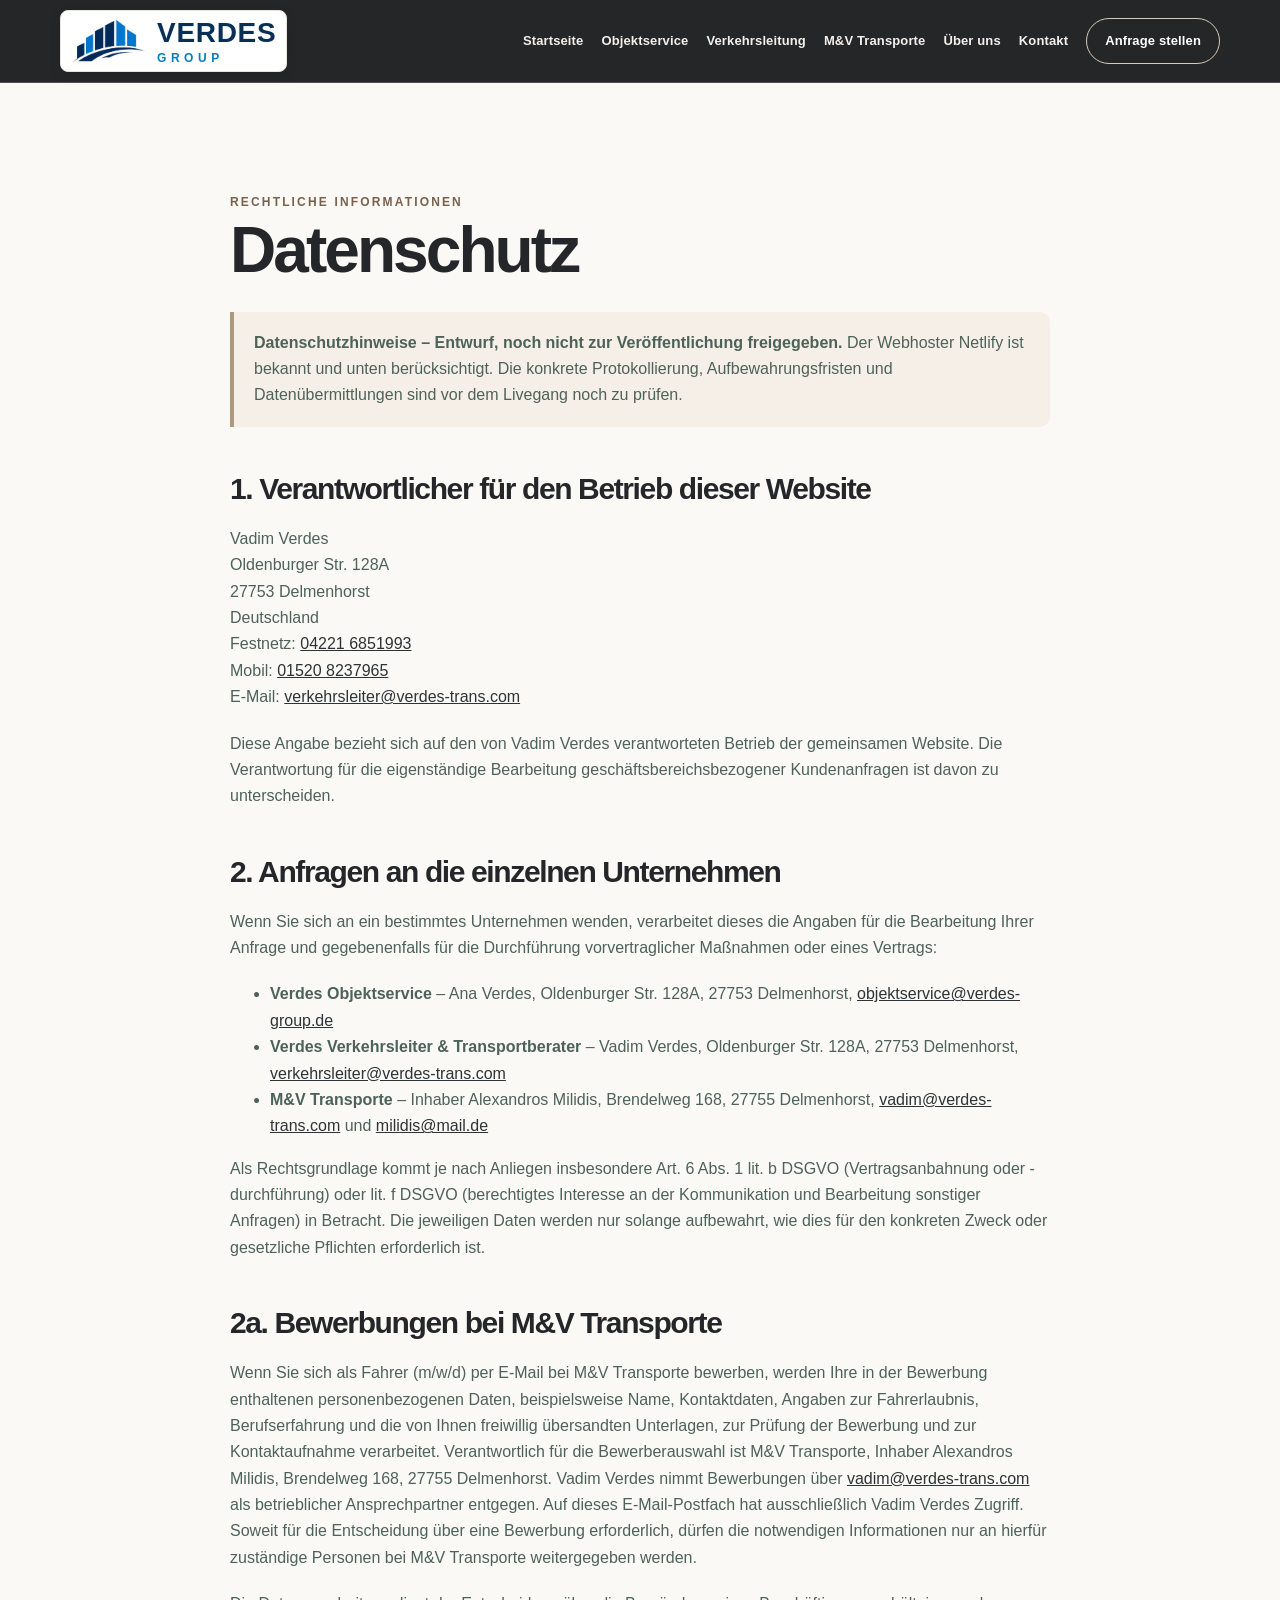
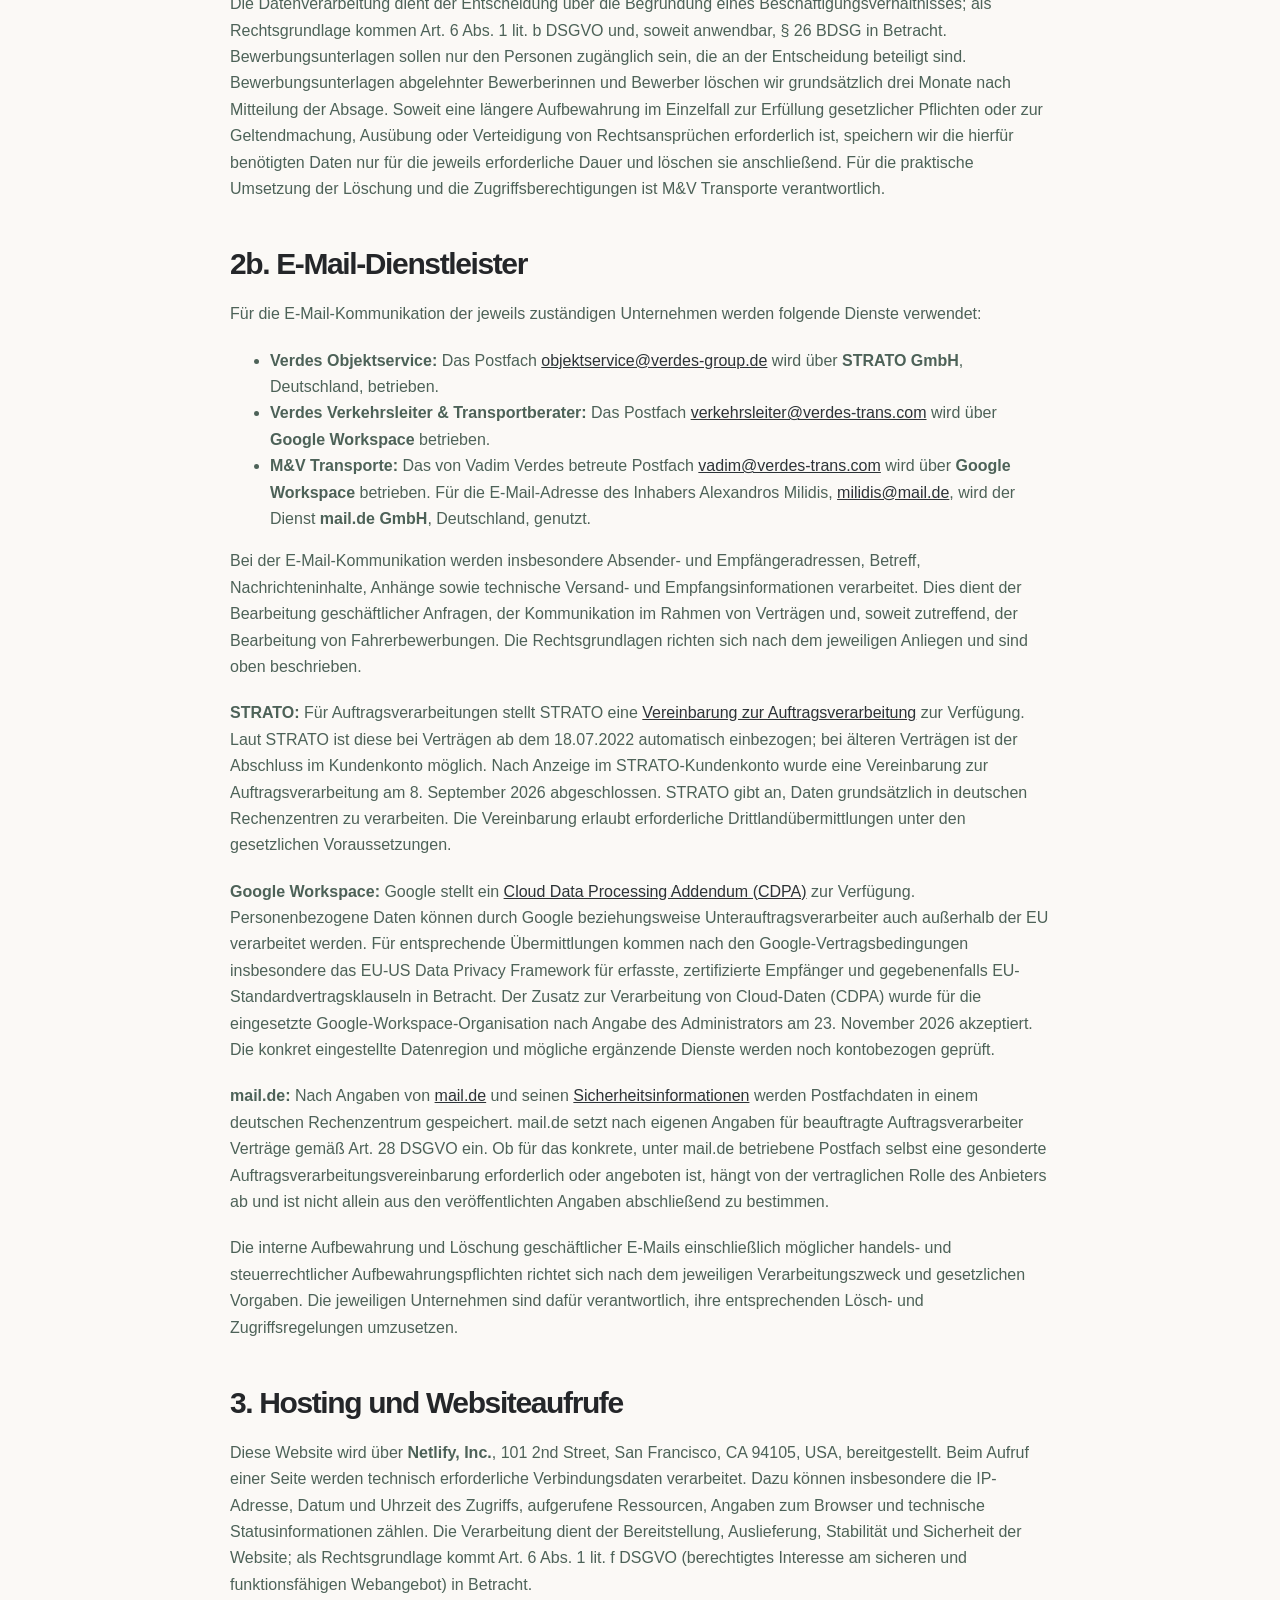
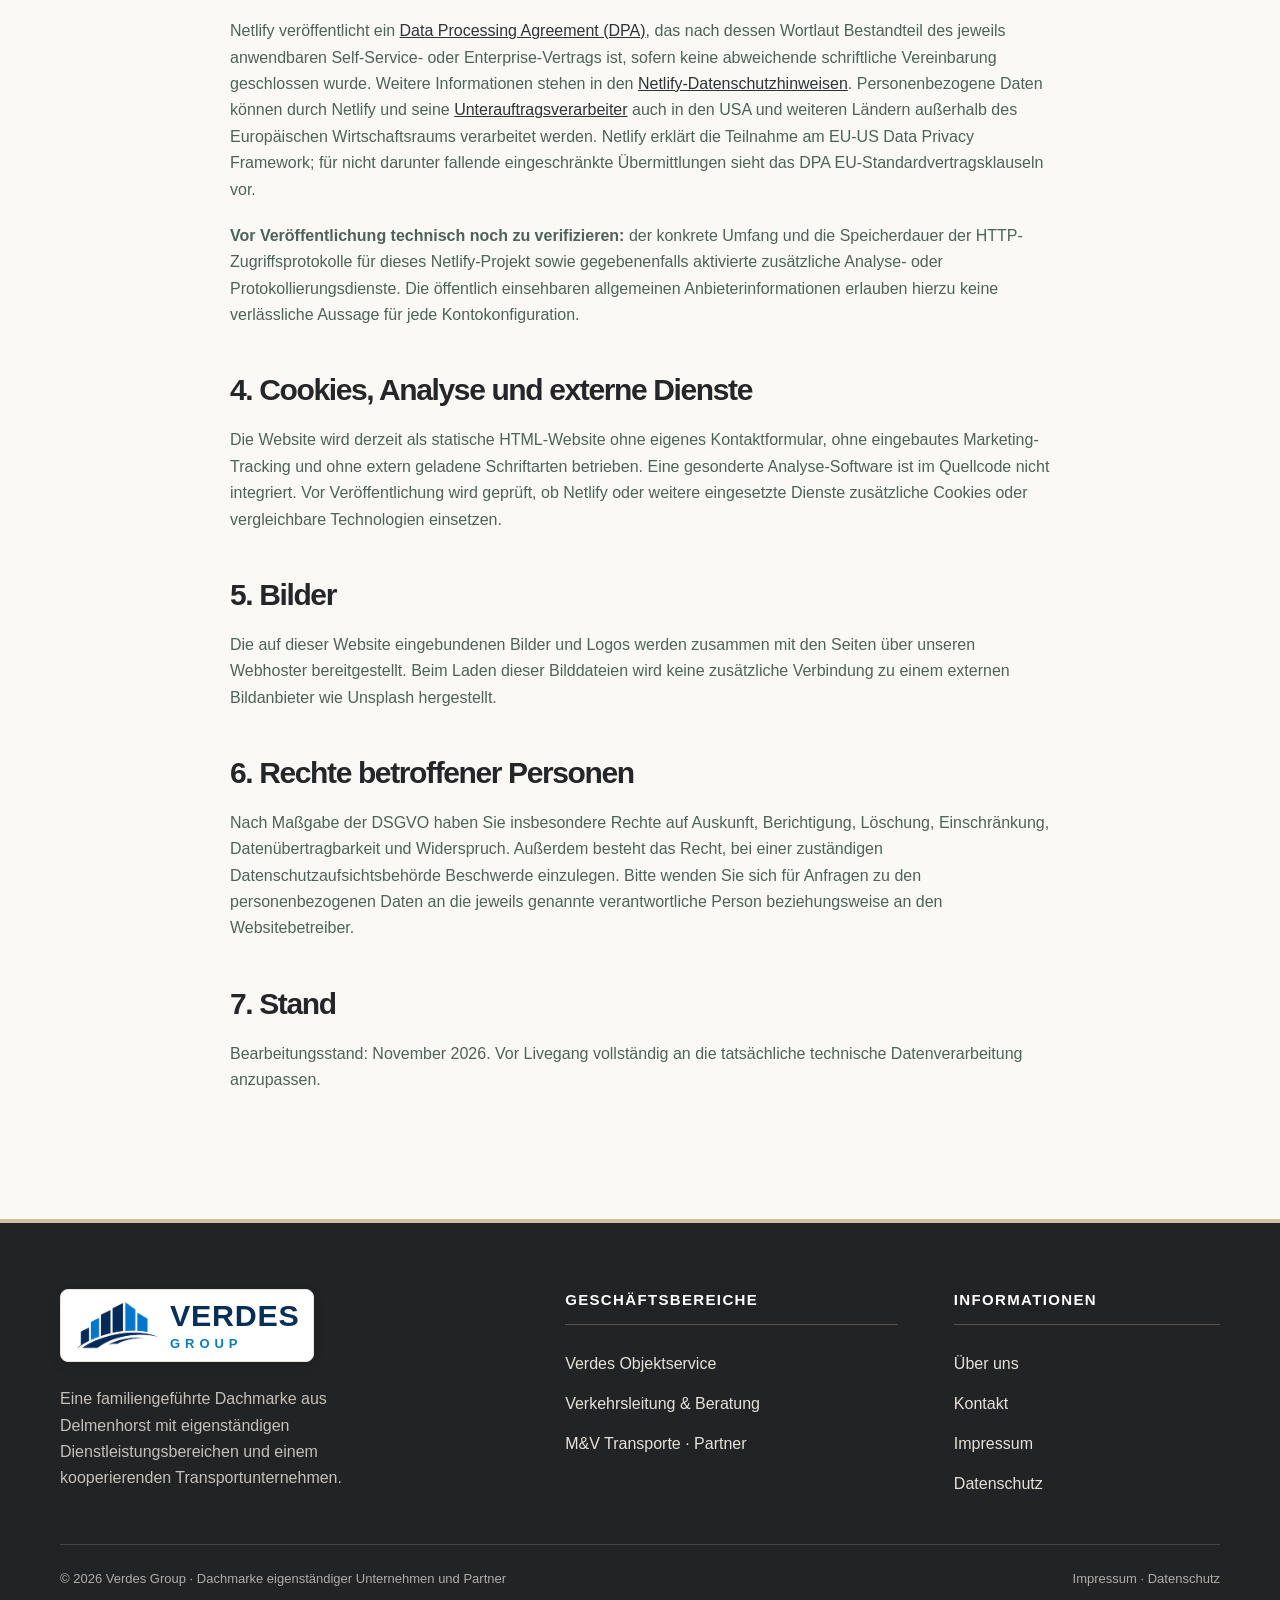
==== commit a411a80b: "Record confirmed STRATO data processing agreement acceptance" ====
--- a/datenschutz/index.html
+++ b/datenschutz/index.html
@@ -14,7 +14,7 @@
 <li><strong>M&amp;V Transporte:</strong> Das von Vadim Verdes betreute Postfach <a href="mailto:vadim@verdes-trans.com">vadim@verdes-trans.com</a> wird über <strong>Google Workspace</strong> betrieben. Für die E-Mail-Adresse des Inhabers Alexandros Milidis, <a href="mailto:milidis@mail.de">milidis@mail.de</a>, wird der Dienst <strong>mail.de GmbH</strong>, Deutschland, genutzt.</li>
 </ul>
 <p>Bei der E-Mail-Kommunikation werden insbesondere Absender- und Empfängeradressen, Betreff, Nachrichteninhalte, Anhänge sowie technische Versand- und Empfangsinformationen verarbeitet. Dies dient der Bearbeitung geschäftlicher Anfragen, der Kommunikation im Rahmen von Verträgen und, soweit zutreffend, der Bearbeitung von Fahrerbewerbungen. Die Rechtsgrundlagen richten sich nach dem jeweiligen Anliegen und sind oben beschrieben.</p>
-<p><strong>STRATO:</strong> Für Auftragsverarbeitungen stellt STRATO eine <a href="https://www.strato.de/agb/avv/">Vereinbarung zur Auftragsverarbeitung</a> zur Verfügung. Laut STRATO ist diese bei Verträgen ab dem 18.07.2022 automatisch einbezogen; bei älteren Verträgen ist der Abschluss im Kundenkonto möglich. STRATO gibt an, Daten grundsätzlich in deutschen Rechenzentren zu verarbeiten. Die Vereinbarung erlaubt erforderliche Drittlandübermittlungen unter den gesetzlichen Voraussetzungen.</p>
+<p><strong>STRATO:</strong> Für Auftragsverarbeitungen stellt STRATO eine <a href="https://www.strato.de/agb/avv/">Vereinbarung zur Auftragsverarbeitung</a> zur Verfügung. Laut STRATO ist diese bei Verträgen ab dem 18.07.2022 automatisch einbezogen; bei älteren Verträgen ist der Abschluss im Kundenkonto möglich. Nach Anzeige im STRATO-Kundenkonto wurde eine Vereinbarung zur Auftragsverarbeitung am 8. September 2026 abgeschlossen. STRATO gibt an, Daten grundsätzlich in deutschen Rechenzentren zu verarbeiten. Die Vereinbarung erlaubt erforderliche Drittlandübermittlungen unter den gesetzlichen Voraussetzungen.</p>
 <p><strong>Google Workspace:</strong> Google stellt ein <a href="https://cloud.google.com/terms/data-processing-addendum">Cloud Data Processing Addendum (CDPA)</a> zur Verfügung. Personenbezogene Daten können durch Google beziehungsweise Unterauftragsverarbeiter auch außerhalb der EU verarbeitet werden. Für entsprechende Übermittlungen kommen nach den Google-Vertragsbedingungen insbesondere das EU-US Data Privacy Framework für erfasste, zertifizierte Empfänger und gegebenenfalls EU-Standardvertragsklauseln in Betracht. Der Zusatz zur Verarbeitung von Cloud-Daten (CDPA) wurde für die eingesetzte Google-Workspace-Organisation nach Angabe des Administrators am 23. November 2026 akzeptiert. Die konkret eingestellte Datenregion und mögliche ergänzende Dienste werden noch kontobezogen geprüft.</p>
 <p><strong>mail.de:</strong> Nach Angaben von <a href="https://mail.de/de/datenschutz/">mail.de</a> und seinen <a href="https://mail.de/de/sicherheit/">Sicherheitsinformationen</a> werden Postfachdaten in einem deutschen Rechenzentrum gespeichert. mail.de setzt nach eigenen Angaben für beauftragte Auftragsverarbeiter Verträge gemäß Art. 28 DSGVO ein. Ob für das konkrete, unter mail.de betriebene Postfach selbst eine gesonderte Auftragsverarbeitungsvereinbarung erforderlich oder angeboten ist, hängt von der vertraglichen Rolle des Anbieters ab und ist nicht allein aus den veröffentlichten Angaben abschließend zu bestimmen.</p>
 <p>Die interne Aufbewahrung und Löschung geschäftlicher E-Mails einschließlich möglicher handels- und steuerrechtlicher Aufbewahrungspflichten richtet sich nach dem jeweiligen Verarbeitungszweck und gesetzlichen Vorgaben. Die jeweiligen Unternehmen sind dafür verantwortlich, ihre entsprechenden Lösch- und Zugriffsregelungen umzusetzen.</p>
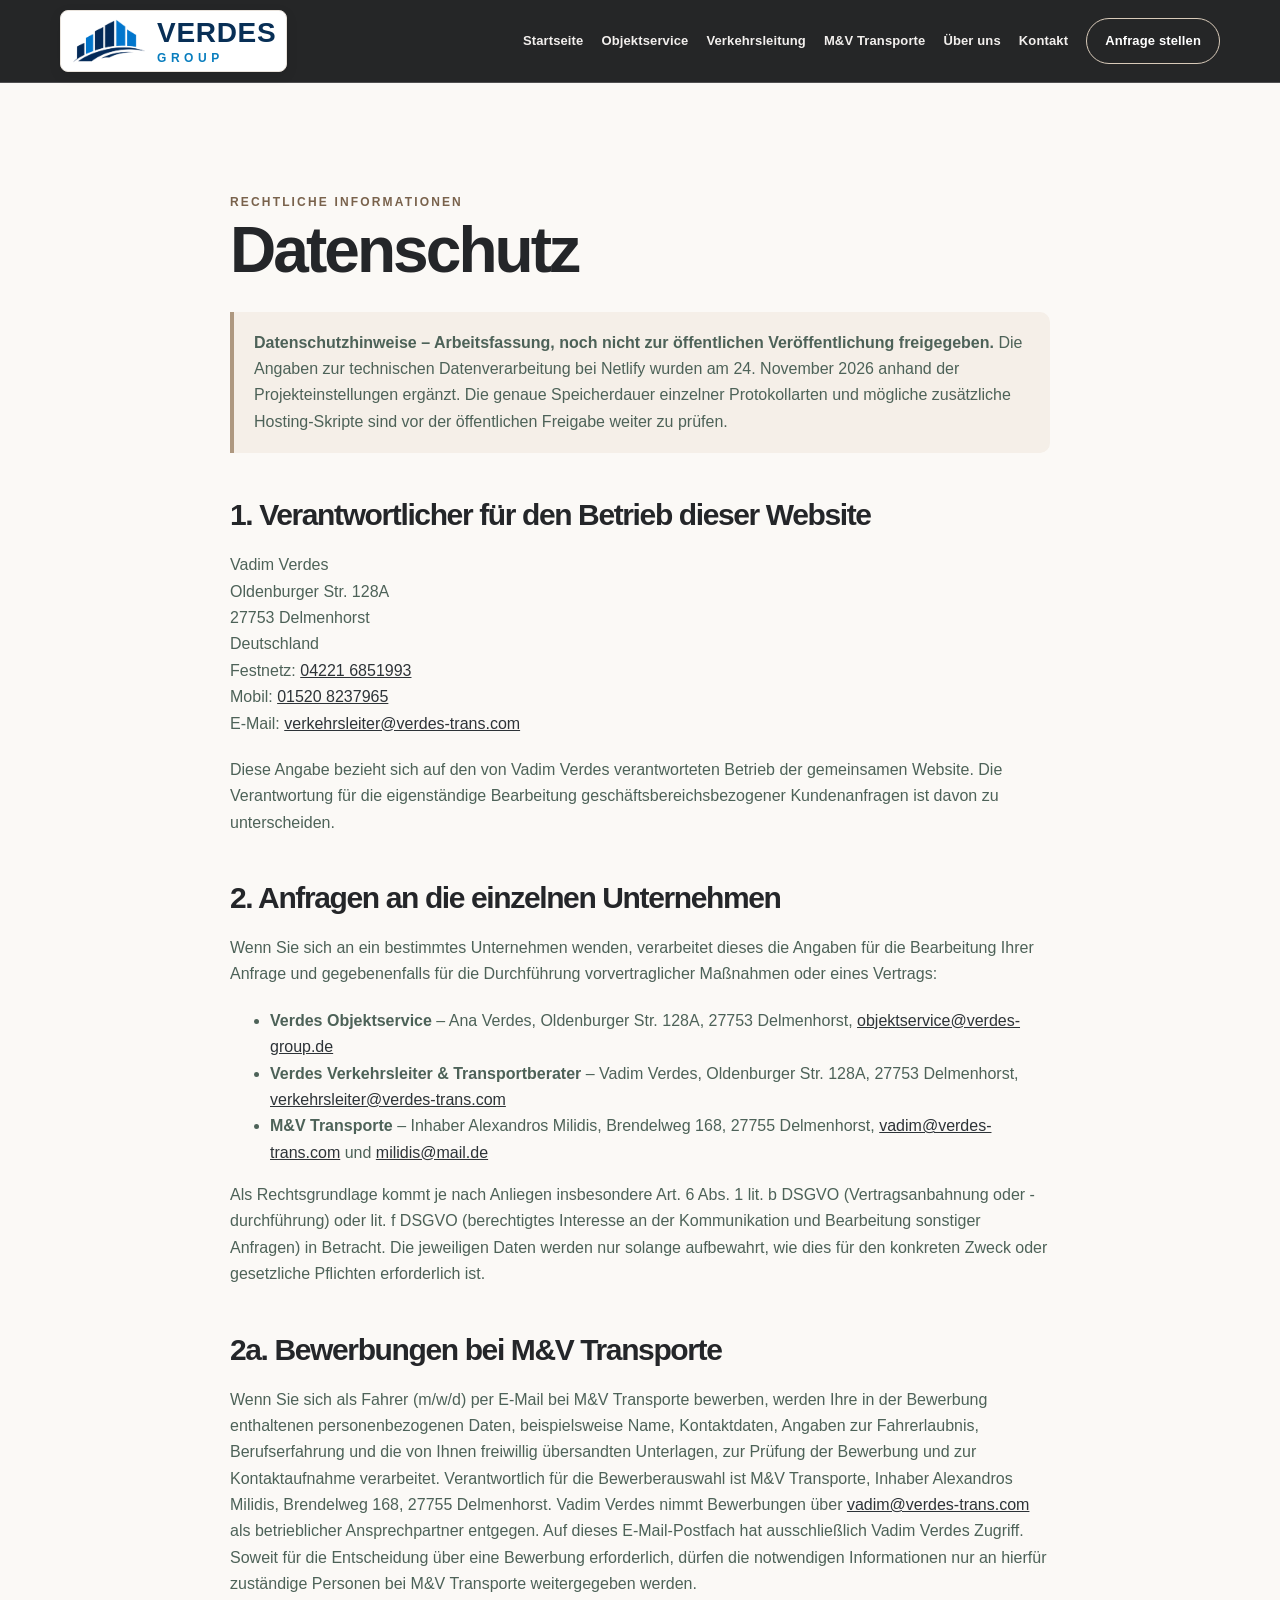
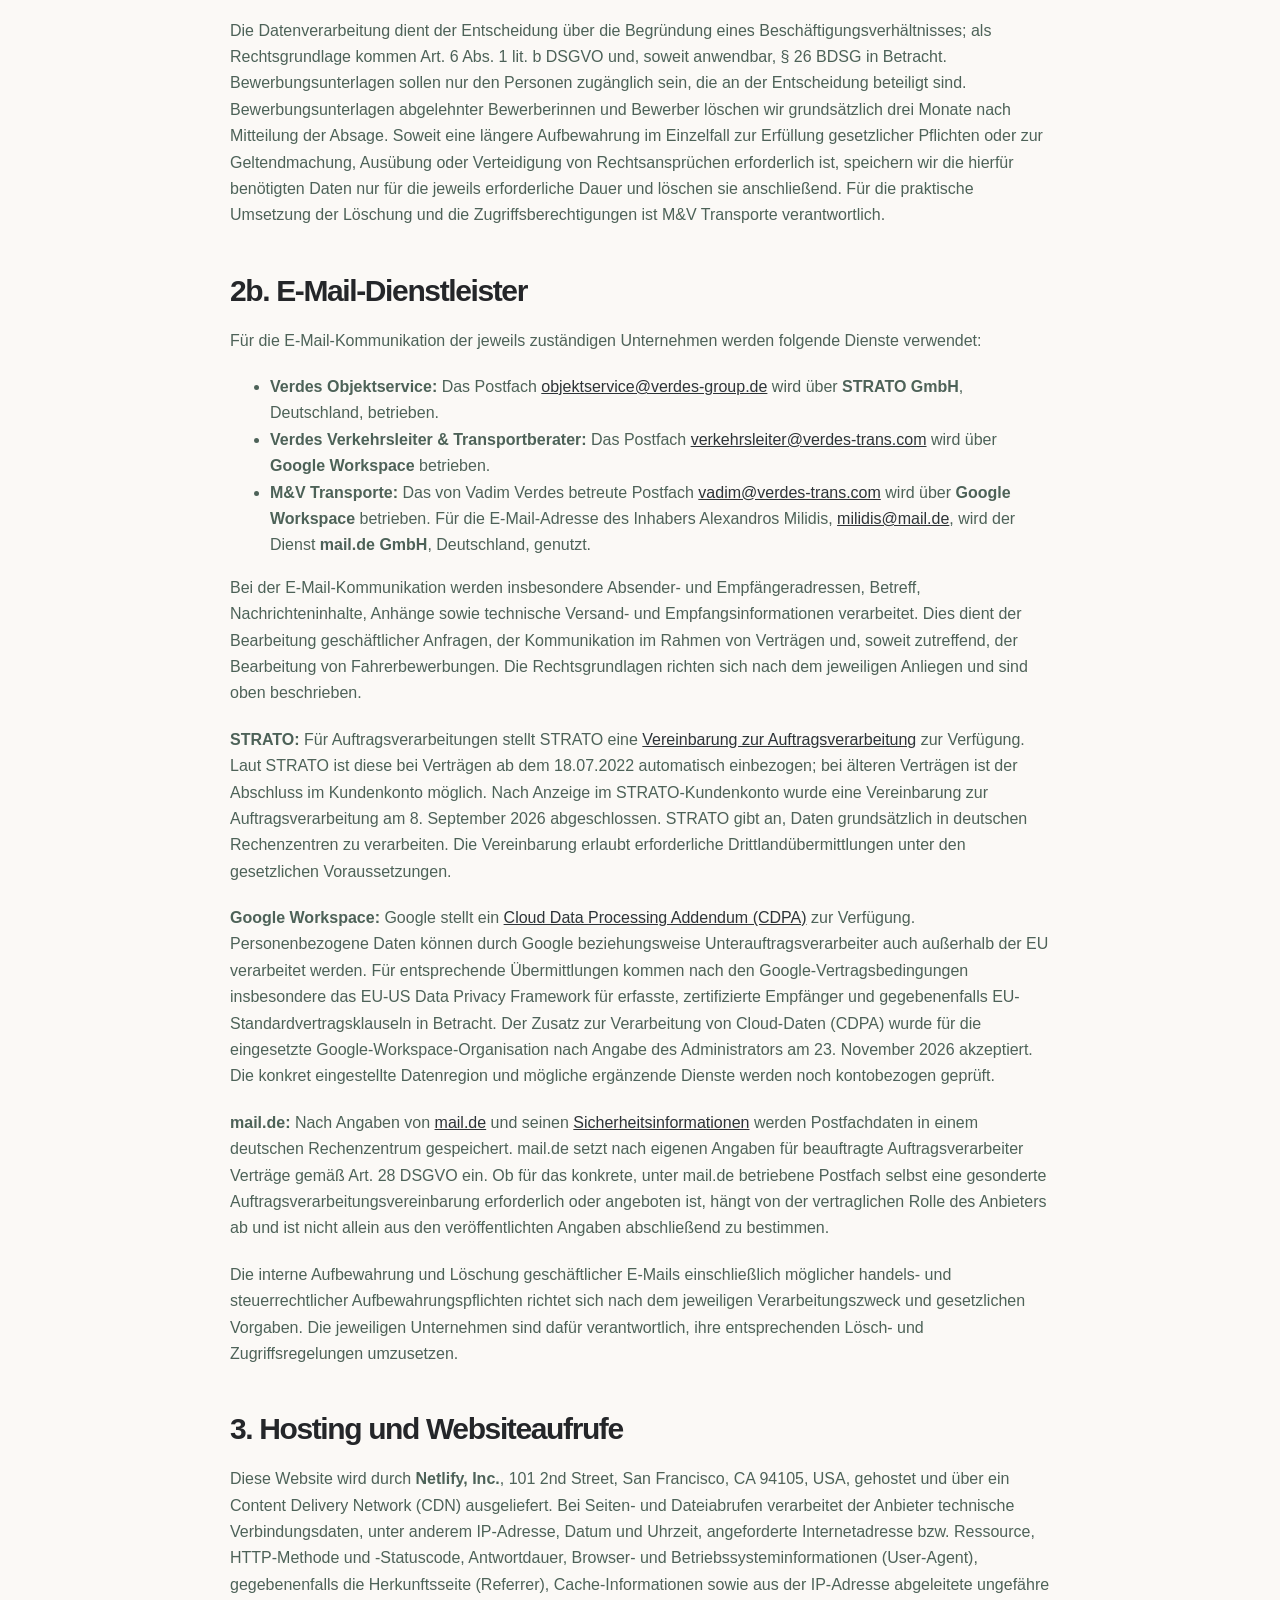
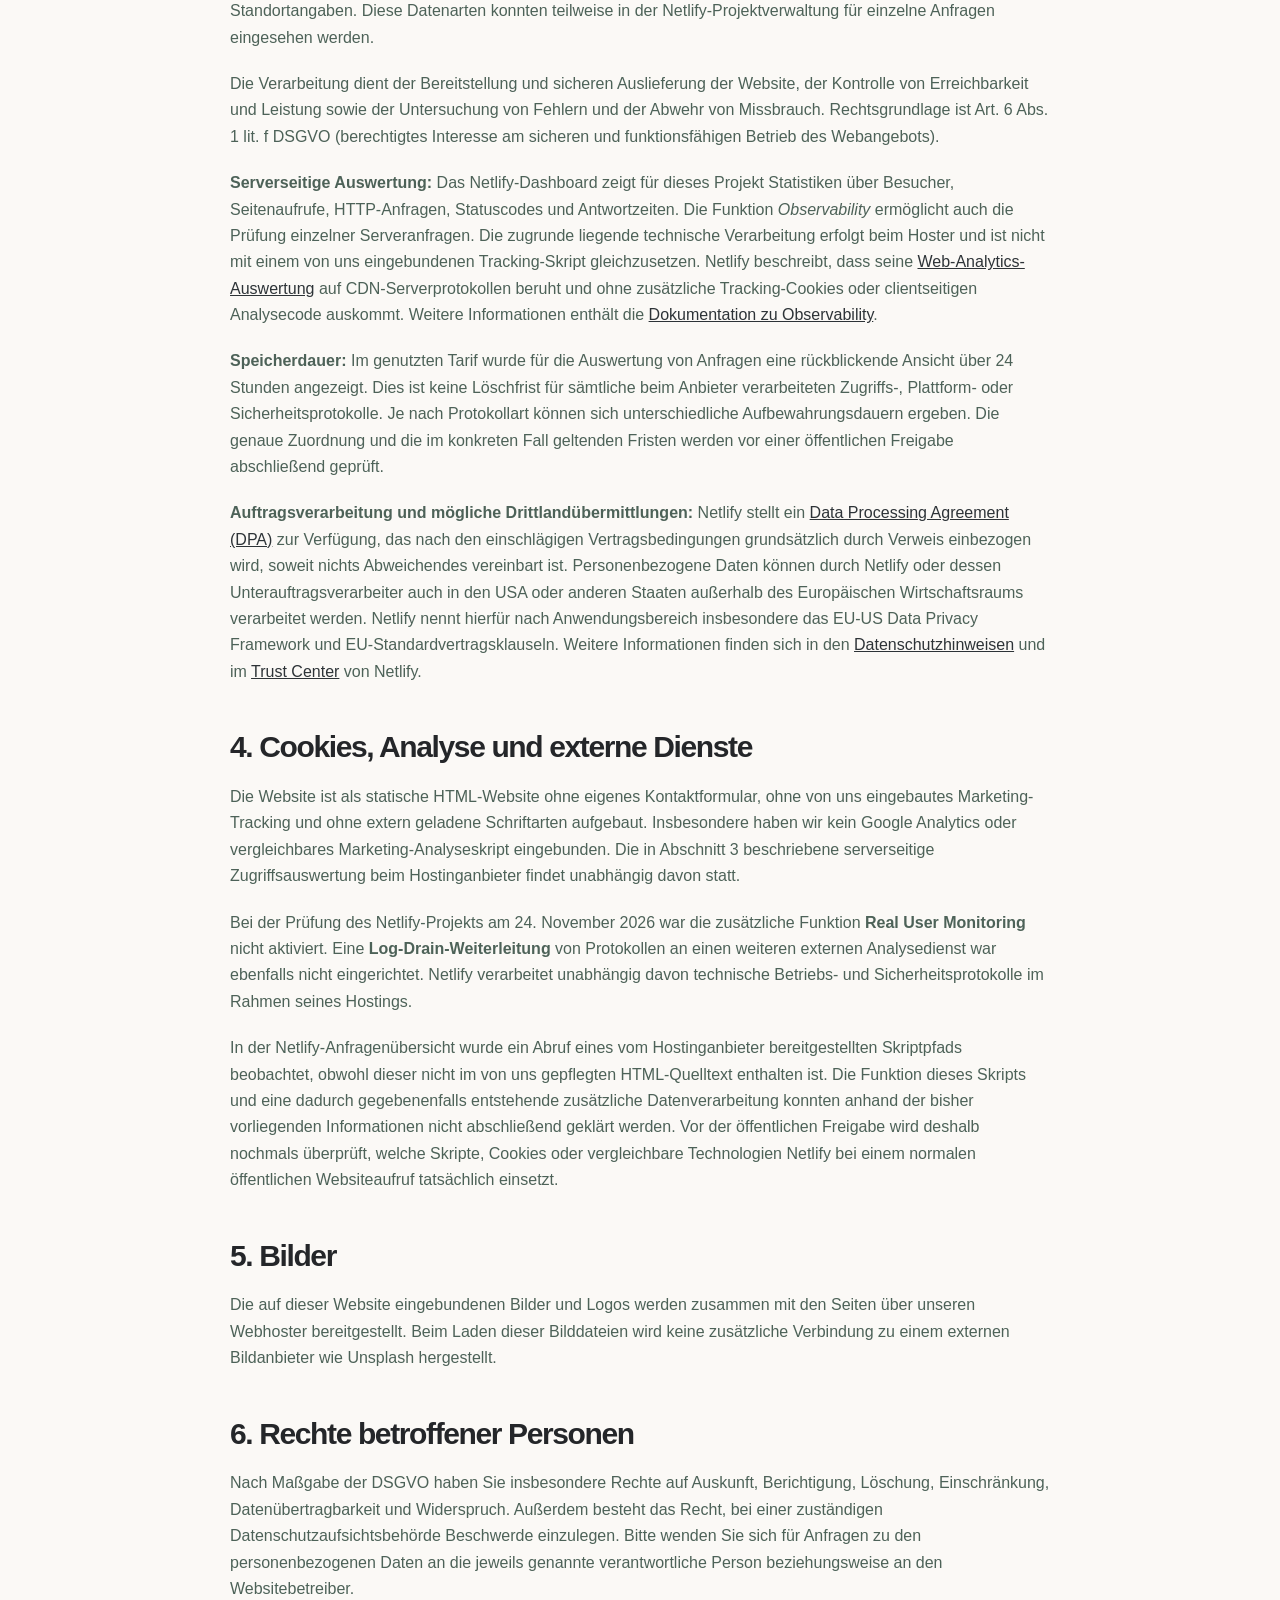
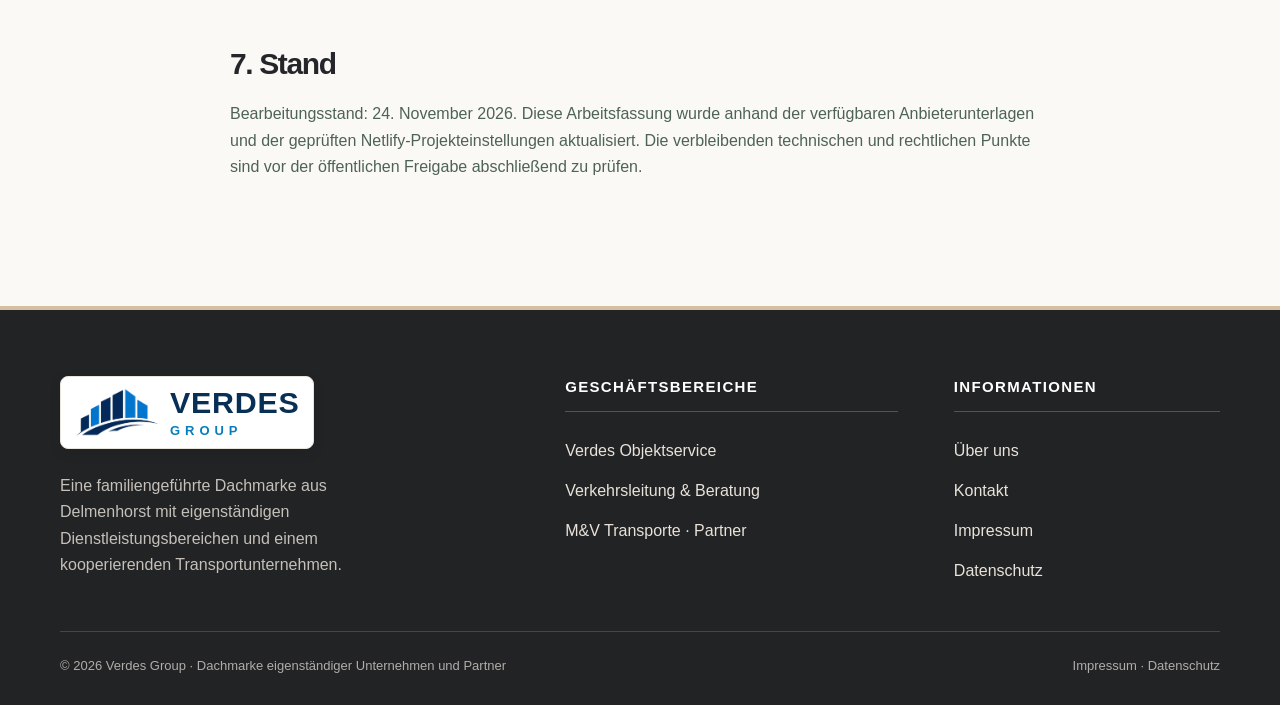
==== commit a7e260ca: "Datenschutzerklaerung: Netlify-Logs, Analytics und gepruefte Projekteinstellungen ergaenzen" ====
--- a/datenschutz/index.html
+++ b/datenschutz/index.html
@@ -1,5 +1,5 @@
 <!doctype html><html lang="de"><head><meta charset="utf-8"><meta name="viewport" content="width=device-width,initial-scale=1"><meta name="theme-color" content="#252525"><meta name="description" content="Hinweise zum Datenschutz auf der Website der Verdes Group."><title>Datenschutz | Verdes Group</title><link rel="icon" type="image/png" href="/assets/verdes-group-icon-blue.png"><link rel="stylesheet" href="/assets/styles.css?v=20261124-1"></head><body><a class="skip" href="#inhalt">Zum Inhalt springen</a><header class="site-header"><div class="container nav"><a class="brand" href="/" aria-label="Verdes Group Startseite"><img class="brand-symbol" src="/assets/verdes-group-mark-blue.webp" width="810" height="486" alt="" decoding="async"><span class="brand-wordmark" aria-hidden="true"><strong>VERDES</strong><span>GROUP</span></span></a><button class="menu-button" type="button" aria-label="Menü öffnen" aria-controls="navigation" aria-expanded="false">☰</button><nav id="navigation" class="nav-links" aria-label="Hauptnavigation"><a href="/">Startseite</a><a href="/objektservice/">Objektservice</a><a href="/verkehrsleitung/">Verkehrsleitung</a><a href="/mv-transporte/">M&amp;V Transporte</a><a href="/ueber-uns/">Über uns</a><a href="/kontakt/">Kontakt</a><a class="nav-cta" href="/kontakt/">Anfrage stellen</a></nav></div></header><main id="inhalt"><section class="section"><div class="container prose"><span class="eyebrow">Rechtliche Informationen</span><h1 style="font-size:clamp(42px,5vw,64px)">Datenschutz</h1>
-<p class="legal-note"><strong>Datenschutzhinweise – Entwurf, noch nicht zur Veröffentlichung freigegeben.</strong> Der Webhoster Netlify ist bekannt und unten berücksichtigt. Die konkrete Protokollierung, Aufbewahrungsfristen und Datenübermittlungen sind vor dem Livegang noch zu prüfen.</p>
+<p class="legal-note"><strong>Datenschutzhinweise – Arbeitsfassung, noch nicht zur öffentlichen Veröffentlichung freigegeben.</strong> Die Angaben zur technischen Datenverarbeitung bei Netlify wurden am 24. November 2026 anhand der Projekteinstellungen ergänzt. Die genaue Speicherdauer einzelner Protokollarten und mögliche zusätzliche Hosting-Skripte sind vor der öffentlichen Freigabe weiter zu prüfen.</p>
 <h2>1. Verantwortlicher für den Betrieb dieser Website</h2><p>Vadim Verdes<br>Oldenburger Str. 128A<br>27753 Delmenhorst<br>Deutschland<br>Festnetz: <a href="tel:+4942216851993">04221 6851993</a><br>Mobil: <a href="tel:+4915208237965">01520 8237965</a><br>E-Mail: <a href="mailto:verkehrsleiter@verdes-trans.com">verkehrsleiter@verdes-trans.com</a></p>
 <p>Diese Angabe bezieht sich auf den von Vadim Verdes verantworteten Betrieb der gemeinsamen Website. Die Verantwortung für die eigenständige Bearbeitung geschäftsbereichsbezogener Kundenanfragen ist davon zu unterscheiden.</p>
 <h2>2. Anfragen an die einzelnen Unternehmen</h2><p>Wenn Sie sich an ein bestimmtes Unternehmen wenden, verarbeitet dieses die Angaben für die Bearbeitung Ihrer Anfrage und gegebenenfalls für die Durchführung vorvertraglicher Maßnahmen oder eines Vertrags:</p>
@@ -18,11 +18,17 @@
 <p><strong>Google Workspace:</strong> Google stellt ein <a href="https://cloud.google.com/terms/data-processing-addendum">Cloud Data Processing Addendum (CDPA)</a> zur Verfügung. Personenbezogene Daten können durch Google beziehungsweise Unterauftragsverarbeiter auch außerhalb der EU verarbeitet werden. Für entsprechende Übermittlungen kommen nach den Google-Vertragsbedingungen insbesondere das EU-US Data Privacy Framework für erfasste, zertifizierte Empfänger und gegebenenfalls EU-Standardvertragsklauseln in Betracht. Der Zusatz zur Verarbeitung von Cloud-Daten (CDPA) wurde für die eingesetzte Google-Workspace-Organisation nach Angabe des Administrators am 23. November 2026 akzeptiert. Die konkret eingestellte Datenregion und mögliche ergänzende Dienste werden noch kontobezogen geprüft.</p>
 <p><strong>mail.de:</strong> Nach Angaben von <a href="https://mail.de/de/datenschutz/">mail.de</a> und seinen <a href="https://mail.de/de/sicherheit/">Sicherheitsinformationen</a> werden Postfachdaten in einem deutschen Rechenzentrum gespeichert. mail.de setzt nach eigenen Angaben für beauftragte Auftragsverarbeiter Verträge gemäß Art. 28 DSGVO ein. Ob für das konkrete, unter mail.de betriebene Postfach selbst eine gesonderte Auftragsverarbeitungsvereinbarung erforderlich oder angeboten ist, hängt von der vertraglichen Rolle des Anbieters ab und ist nicht allein aus den veröffentlichten Angaben abschließend zu bestimmen.</p>
 <p>Die interne Aufbewahrung und Löschung geschäftlicher E-Mails einschließlich möglicher handels- und steuerrechtlicher Aufbewahrungspflichten richtet sich nach dem jeweiligen Verarbeitungszweck und gesetzlichen Vorgaben. Die jeweiligen Unternehmen sind dafür verantwortlich, ihre entsprechenden Lösch- und Zugriffsregelungen umzusetzen.</p>
-<h2>3. Hosting und Websiteaufrufe</h2><p>Diese Website wird über <strong>Netlify, Inc.</strong>, 101 2nd Street, San Francisco, CA 94105, USA, bereitgestellt. Beim Aufruf einer Seite werden technisch erforderliche Verbindungsdaten verarbeitet. Dazu können insbesondere die IP-Adresse, Datum und Uhrzeit des Zugriffs, aufgerufene Ressourcen, Angaben zum Browser und technische Statusinformationen zählen. Die Verarbeitung dient der Bereitstellung, Auslieferung, Stabilität und Sicherheit der Website; als Rechtsgrundlage kommt Art. 6 Abs. 1 lit. f DSGVO (berechtigtes Interesse am sicheren und funktionsfähigen Webangebot) in Betracht.</p>
-<p>Netlify veröffentlicht ein <a href="https://www.netlify.com/pdf/netlify-dpa.pdf">Data Processing Agreement (DPA)</a>, das nach dessen Wortlaut Bestandteil des jeweils anwendbaren Self-Service- oder Enterprise-Vertrags ist, sofern keine abweichende schriftliche Vereinbarung geschlossen wurde. Weitere Informationen stehen in den <a href="https://www.netlify.com/privacy/">Netlify-Datenschutzhinweisen</a>. Personenbezogene Daten können durch Netlify und seine <a href="https://www.netlify.com/trust-center/">Unterauftragsverarbeiter</a> auch in den USA und weiteren Ländern außerhalb des Europäischen Wirtschaftsraums verarbeitet werden. Netlify erklärt die Teilnahme am EU-US Data Privacy Framework; für nicht darunter fallende eingeschränkte Übermittlungen sieht das DPA EU-Standardvertragsklauseln vor.</p>
-<p><strong>Vor Veröffentlichung technisch noch zu verifizieren:</strong> der konkrete Umfang und die Speicherdauer der HTTP-Zugriffsprotokolle für dieses Netlify-Projekt sowie gegebenenfalls aktivierte zusätzliche Analyse- oder Protokollierungsdienste. Die öffentlich einsehbaren allgemeinen Anbieterinformationen erlauben hierzu keine verlässliche Aussage für jede Kontokonfiguration.</p>
-<h2>4. Cookies, Analyse und externe Dienste</h2><p>Die Website wird derzeit als statische HTML-Website ohne eigenes Kontaktformular, ohne eingebautes Marketing-Tracking und ohne extern geladene Schriftarten betrieben. Eine gesonderte Analyse-Software ist im Quellcode nicht integriert. Vor Veröffentlichung wird geprüft, ob Netlify oder weitere eingesetzte Dienste zusätzliche Cookies oder vergleichbare Technologien einsetzen.</p>
+<h2>3. Hosting und Websiteaufrufe</h2>
+<p>Diese Website wird durch <strong>Netlify, Inc.</strong>, 101 2nd Street, San Francisco, CA 94105, USA, gehostet und über ein Content Delivery Network (CDN) ausgeliefert. Bei Seiten- und Dateiabrufen verarbeitet der Anbieter technische Verbindungsdaten, unter anderem IP-Adresse, Datum und Uhrzeit, angeforderte Internetadresse bzw. Ressource, HTTP-Methode und -Statuscode, Antwortdauer, Browser- und Betriebssysteminformationen (User-Agent), gegebenenfalls die Herkunftsseite (Referrer), Cache-Informationen sowie aus der IP-Adresse abgeleitete ungefähre Standortangaben. Diese Datenarten konnten teilweise in der Netlify-Projektverwaltung für einzelne Anfragen eingesehen werden.</p>
+<p>Die Verarbeitung dient der Bereitstellung und sicheren Auslieferung der Website, der Kontrolle von Erreichbarkeit und Leistung sowie der Untersuchung von Fehlern und der Abwehr von Missbrauch. Rechtsgrundlage ist Art. 6 Abs. 1 lit. f DSGVO (berechtigtes Interesse am sicheren und funktionsfähigen Betrieb des Webangebots).</p>
+<p><strong>Serverseitige Auswertung:</strong> Das Netlify-Dashboard zeigt für dieses Projekt Statistiken über Besucher, Seitenaufrufe, HTTP-Anfragen, Statuscodes und Antwortzeiten. Die Funktion <em>Observability</em> ermöglicht auch die Prüfung einzelner Serveranfragen. Die zugrunde liegende technische Verarbeitung erfolgt beim Hoster und ist nicht mit einem von uns eingebundenen Tracking-Skript gleichzusetzen. Netlify beschreibt, dass seine <a href="https://docs.netlify.com/manage/monitoring/web-analytics/how-web-analytics-works/">Web-Analytics-Auswertung</a> auf CDN-Serverprotokollen beruht und ohne zusätzliche Tracking-Cookies oder clientseitigen Analysecode auskommt. Weitere Informationen enthält die <a href="https://docs.netlify.com/manage/monitoring/observability/overview/">Dokumentation zu Observability</a>.</p>
+<p><strong>Speicherdauer:</strong> Im genutzten Tarif wurde für die Auswertung von Anfragen eine rückblickende Ansicht über 24 Stunden angezeigt. Dies ist keine Löschfrist für sämtliche beim Anbieter verarbeiteten Zugriffs-, Plattform- oder Sicherheitsprotokolle. Je nach Protokollart können sich unterschiedliche Aufbewahrungsdauern ergeben. Die genaue Zuordnung und die im konkreten Fall geltenden Fristen werden vor einer öffentlichen Freigabe abschließend geprüft.</p>
+<p><strong>Auftragsverarbeitung und mögliche Drittlandübermittlungen:</strong> Netlify stellt ein <a href="https://www.netlify.com/pdf/netlify-dpa.pdf">Data Processing Agreement (DPA)</a> zur Verfügung, das nach den einschlägigen Vertragsbedingungen grundsätzlich durch Verweis einbezogen wird, soweit nichts Abweichendes vereinbart ist. Personenbezogene Daten können durch Netlify oder dessen Unterauftragsverarbeiter auch in den USA oder anderen Staaten außerhalb des Europäischen Wirtschaftsraums verarbeitet werden. Netlify nennt hierfür nach Anwendungsbereich insbesondere das EU-US Data Privacy Framework und EU-Standardvertragsklauseln. Weitere Informationen finden sich in den <a href="https://www.netlify.com/privacy/">Datenschutzhinweisen</a> und im <a href="https://www.netlify.com/trust-center/">Trust Center</a> von Netlify.</p>
+<h2>4. Cookies, Analyse und externe Dienste</h2>
+<p>Die Website ist als statische HTML-Website ohne eigenes Kontaktformular, ohne von uns eingebautes Marketing-Tracking und ohne extern geladene Schriftarten aufgebaut. Insbesondere haben wir kein Google Analytics oder vergleichbares Marketing-Analyseskript eingebunden. Die in Abschnitt 3 beschriebene serverseitige Zugriffsauswertung beim Hostinganbieter findet unabhängig davon statt.</p>
+<p>Bei der Prüfung des Netlify-Projekts am 24. November 2026 war die zusätzliche Funktion <strong>Real User Monitoring</strong> nicht aktiviert. Eine <strong>Log-Drain-Weiterleitung</strong> von Protokollen an einen weiteren externen Analysedienst war ebenfalls nicht eingerichtet. Netlify verarbeitet unabhängig davon technische Betriebs- und Sicherheitsprotokolle im Rahmen seines Hostings.</p>
+<p>In der Netlify-Anfragenübersicht wurde ein Abruf eines vom Hostinganbieter bereitgestellten Skriptpfads beobachtet, obwohl dieser nicht im von uns gepflegten HTML-Quelltext enthalten ist. Die Funktion dieses Skripts und eine dadurch gegebenenfalls entstehende zusätzliche Datenverarbeitung konnten anhand der bisher vorliegenden Informationen nicht abschließend geklärt werden. Vor der öffentlichen Freigabe wird deshalb nochmals überprüft, welche Skripte, Cookies oder vergleichbare Technologien Netlify bei einem normalen öffentlichen Websiteaufruf tatsächlich einsetzt.</p>
 <h2>5. Bilder</h2><p>Die auf dieser Website eingebundenen Bilder und Logos werden zusammen mit den Seiten über unseren Webhoster bereitgestellt. Beim Laden dieser Bilddateien wird keine zusätzliche Verbindung zu einem externen Bildanbieter wie Unsplash hergestellt.</p>
 <h2>6. Rechte betroffener Personen</h2><p>Nach Maßgabe der DSGVO haben Sie insbesondere Rechte auf Auskunft, Berichtigung, Löschung, Einschränkung, Datenübertragbarkeit und Widerspruch. Außerdem besteht das Recht, bei einer zuständigen Datenschutzaufsichtsbehörde Beschwerde einzulegen. Bitte wenden Sie sich für Anfragen zu den personenbezogenen Daten an die jeweils genannte verantwortliche Person beziehungsweise an den Websitebetreiber.</p>
-<h2>7. Stand</h2><p>Bearbeitungsstand: November 2026. Vor Livegang vollständig an die tatsächliche technische Datenverarbeitung anzupassen.</p>
+<h2>7. Stand</h2><p>Bearbeitungsstand: 24. November 2026. Diese Arbeitsfassung wurde anhand der verfügbaren Anbieterunterlagen und der geprüften Netlify-Projekteinstellungen aktualisiert. Die verbleibenden technischen und rechtlichen Punkte sind vor der öffentlichen Freigabe abschließend zu prüfen.</p>
 </div></section></main><footer class="footer"><div class="container"><div class="footer-grid"><div class="footer-brand"><a class="brand" href="/" aria-label="Verdes Group Startseite"><img class="brand-symbol" src="/assets/verdes-group-mark-blue.webp" width="810" height="486" alt="" decoding="async"><span class="brand-wordmark" aria-hidden="true"><strong>VERDES</strong><span>GROUP</span></span></a><p>Eine familiengeführte Dachmarke aus Delmenhorst mit eigenständigen Dienstleistungsbereichen und einem kooperierenden Transportunternehmen.</p></div><nav class="footer-links" aria-label="Geschäftsbereiche"><h2>Geschäftsbereiche</h2><a href="/objektservice/">Verdes Objektservice</a><a href="/verkehrsleitung/">Verkehrsleitung &amp; Beratung</a><a href="/mv-transporte/">M&amp;V Transporte · Partner</a></nav><nav class="footer-links" aria-label="Informationen"><h2>Informationen</h2><a href="/ueber-uns/">Über uns</a><a href="/kontakt/">Kontakt</a><a href="/impressum/">Impressum</a><a href="/datenschutz/">Datenschutz</a></nav></div><div class="footer-bottom"><span>© <span id="year">2026</span> Verdes Group · Dachmarke eigenständiger Unternehmen und Partner</span><span><a href="/impressum/">Impressum</a> · <a href="/datenschutz/">Datenschutz</a></span></div></div></footer><script src="/assets/site.js?v=20261123-3" defer></script></body></html>
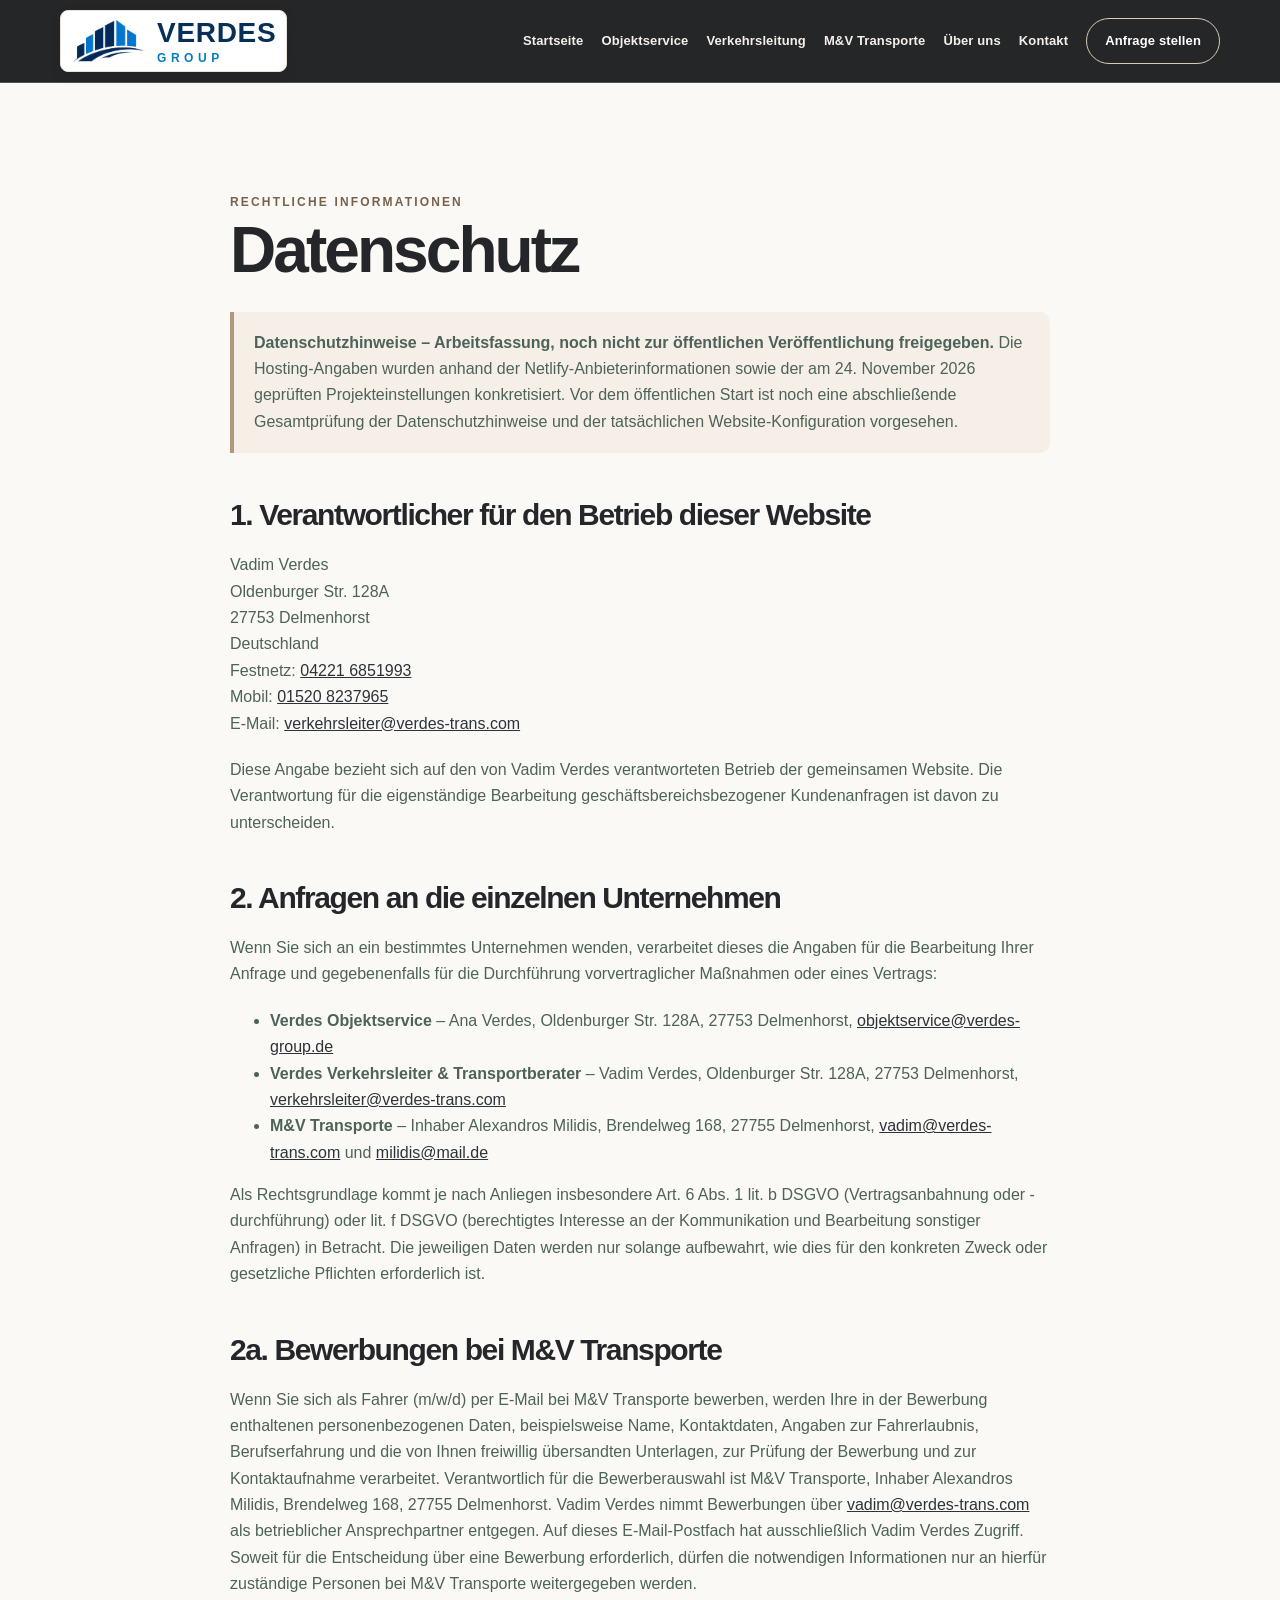
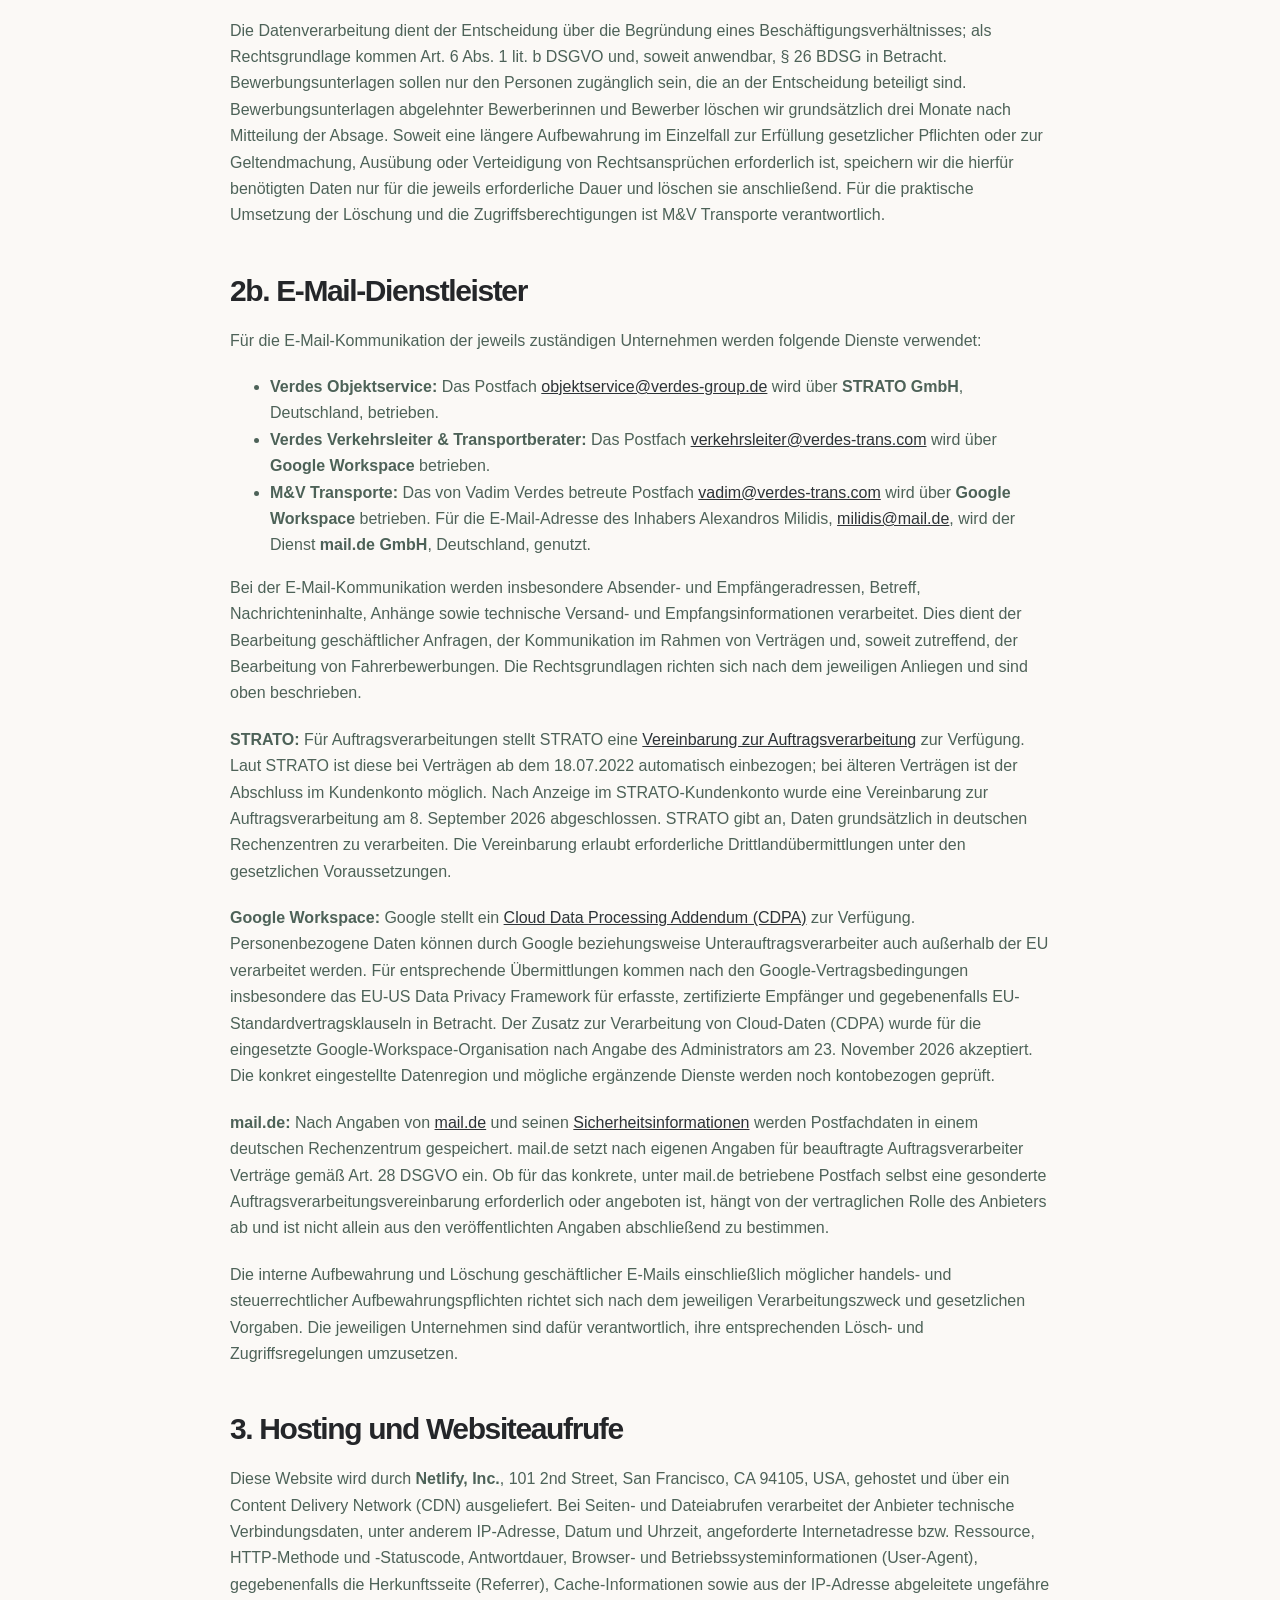
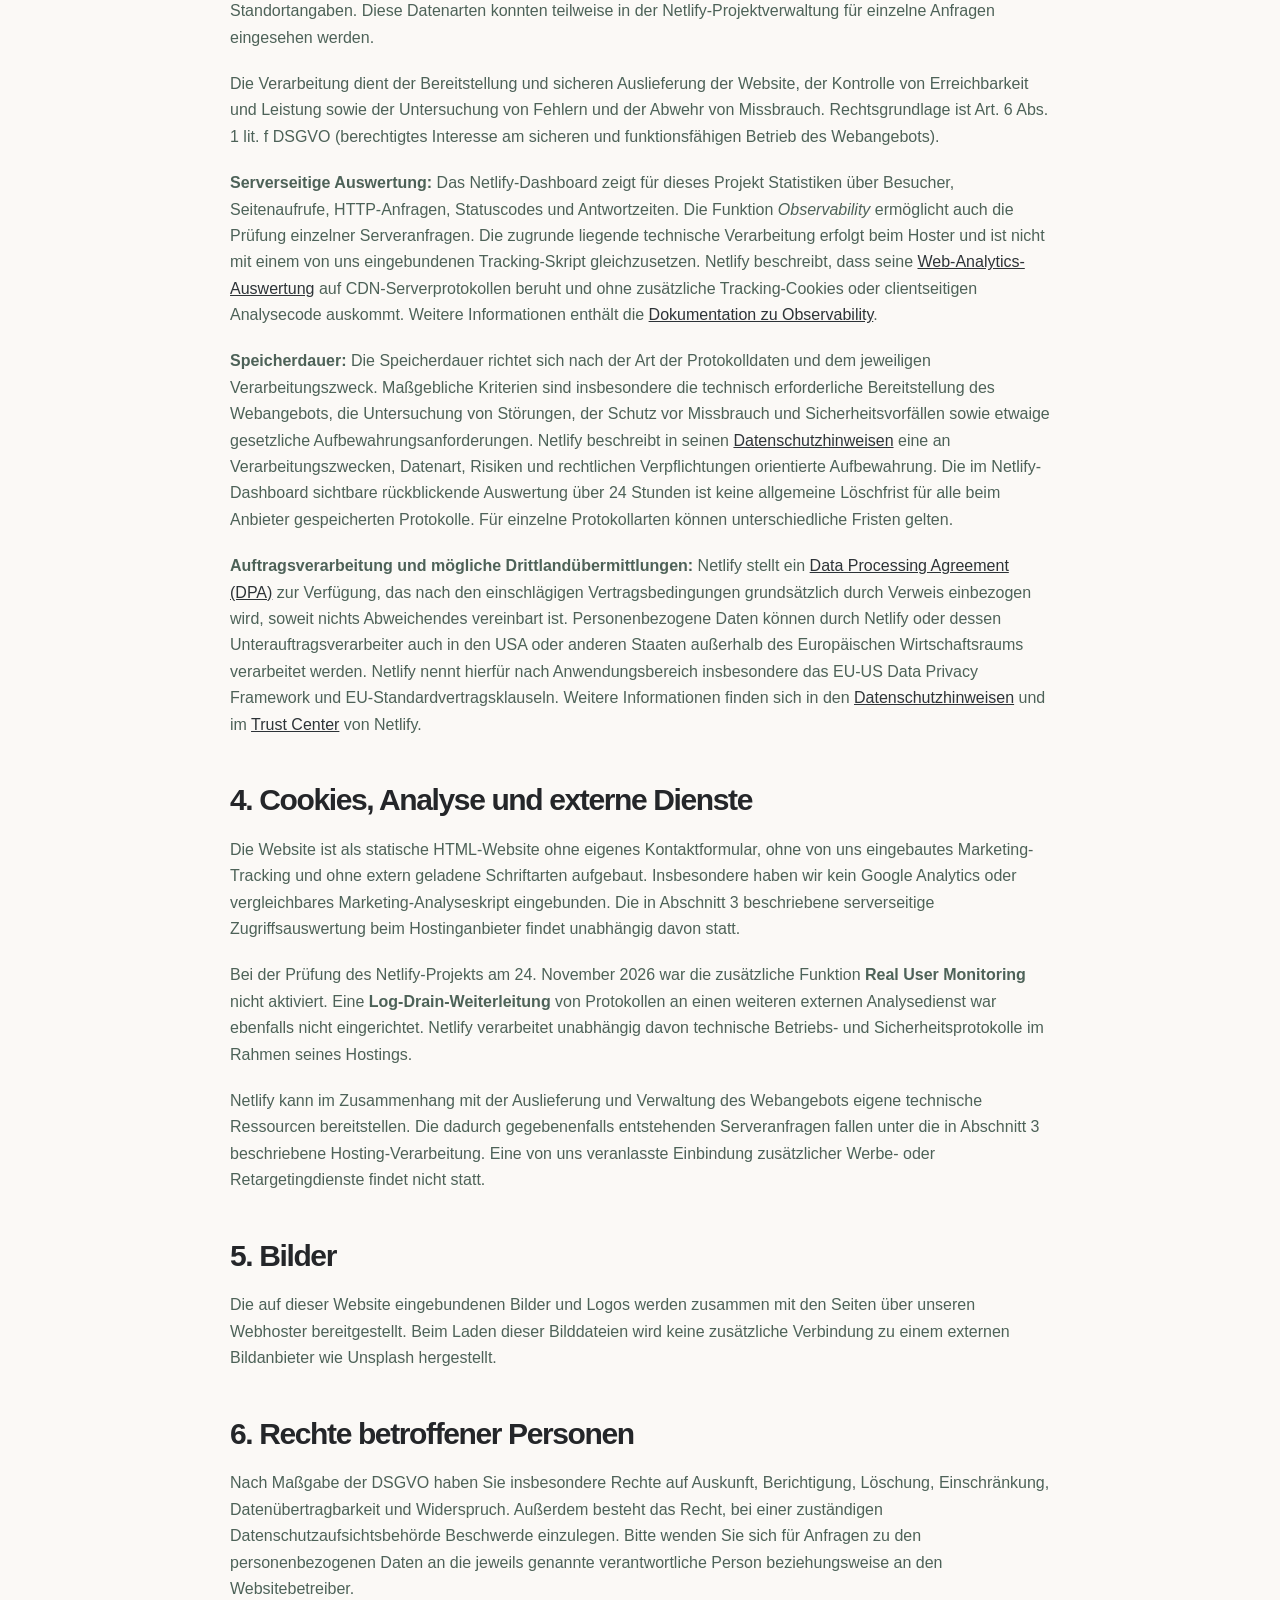
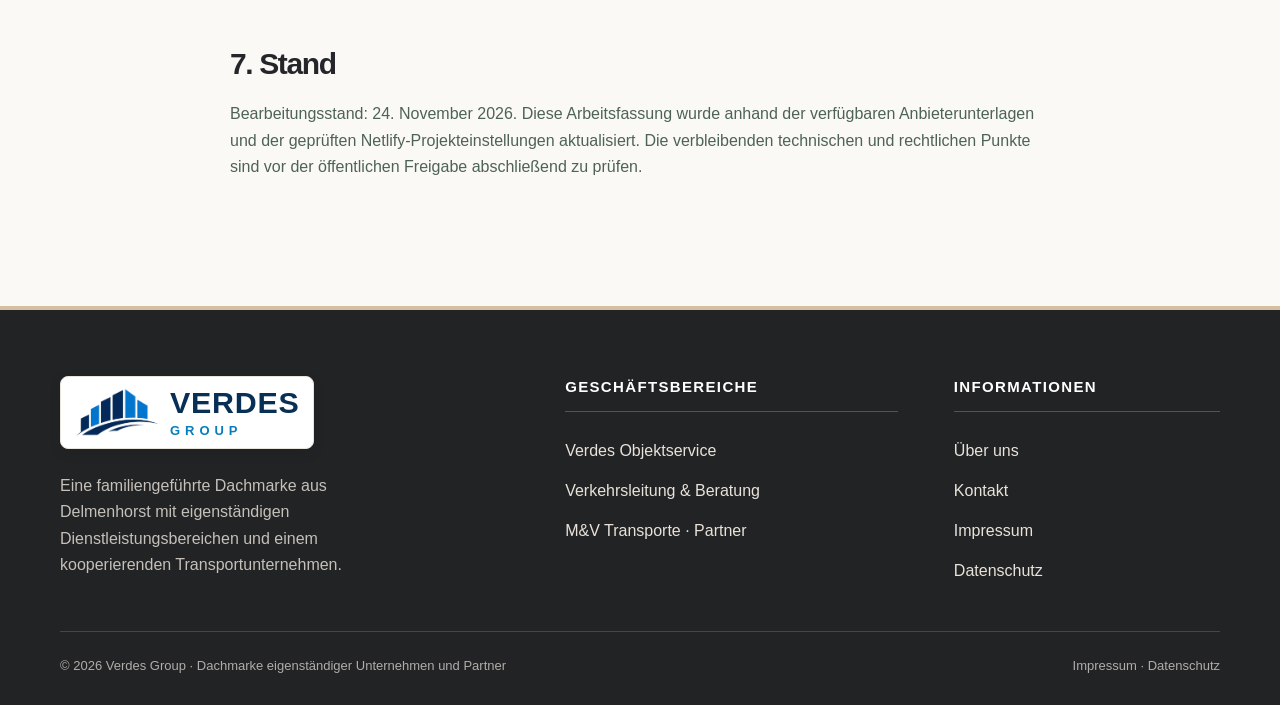
==== commit b6eb0100: "Datenschutz: Netlify-Protokolle anhand von Speicherkriterien beschreiben" ====
--- a/datenschutz/index.html
+++ b/datenschutz/index.html
@@ -1,5 +1,5 @@
 <!doctype html><html lang="de"><head><meta charset="utf-8"><meta name="viewport" content="width=device-width,initial-scale=1"><meta name="theme-color" content="#252525"><meta name="description" content="Hinweise zum Datenschutz auf der Website der Verdes Group."><title>Datenschutz | Verdes Group</title><link rel="icon" type="image/png" href="/assets/verdes-group-icon-blue.png"><link rel="stylesheet" href="/assets/styles.css?v=20261124-1"></head><body><a class="skip" href="#inhalt">Zum Inhalt springen</a><header class="site-header"><div class="container nav"><a class="brand" href="/" aria-label="Verdes Group Startseite"><img class="brand-symbol" src="/assets/verdes-group-mark-blue.webp" width="810" height="486" alt="" decoding="async"><span class="brand-wordmark" aria-hidden="true"><strong>VERDES</strong><span>GROUP</span></span></a><button class="menu-button" type="button" aria-label="Menü öffnen" aria-controls="navigation" aria-expanded="false">☰</button><nav id="navigation" class="nav-links" aria-label="Hauptnavigation"><a href="/">Startseite</a><a href="/objektservice/">Objektservice</a><a href="/verkehrsleitung/">Verkehrsleitung</a><a href="/mv-transporte/">M&amp;V Transporte</a><a href="/ueber-uns/">Über uns</a><a href="/kontakt/">Kontakt</a><a class="nav-cta" href="/kontakt/">Anfrage stellen</a></nav></div></header><main id="inhalt"><section class="section"><div class="container prose"><span class="eyebrow">Rechtliche Informationen</span><h1 style="font-size:clamp(42px,5vw,64px)">Datenschutz</h1>
-<p class="legal-note"><strong>Datenschutzhinweise – Arbeitsfassung, noch nicht zur öffentlichen Veröffentlichung freigegeben.</strong> Die Angaben zur technischen Datenverarbeitung bei Netlify wurden am 24. November 2026 anhand der Projekteinstellungen ergänzt. Die genaue Speicherdauer einzelner Protokollarten und mögliche zusätzliche Hosting-Skripte sind vor der öffentlichen Freigabe weiter zu prüfen.</p>
+<p class="legal-note"><strong>Datenschutzhinweise – Arbeitsfassung, noch nicht zur öffentlichen Veröffentlichung freigegeben.</strong> Die Hosting-Angaben wurden anhand der Netlify-Anbieterinformationen sowie der am 24. November 2026 geprüften Projekteinstellungen konkretisiert. Vor dem öffentlichen Start ist noch eine abschließende Gesamtprüfung der Datenschutzhinweise und der tatsächlichen Website-Konfiguration vorgesehen.</p>
 <h2>1. Verantwortlicher für den Betrieb dieser Website</h2><p>Vadim Verdes<br>Oldenburger Str. 128A<br>27753 Delmenhorst<br>Deutschland<br>Festnetz: <a href="tel:+4942216851993">04221 6851993</a><br>Mobil: <a href="tel:+4915208237965">01520 8237965</a><br>E-Mail: <a href="mailto:verkehrsleiter@verdes-trans.com">verkehrsleiter@verdes-trans.com</a></p>
 <p>Diese Angabe bezieht sich auf den von Vadim Verdes verantworteten Betrieb der gemeinsamen Website. Die Verantwortung für die eigenständige Bearbeitung geschäftsbereichsbezogener Kundenanfragen ist davon zu unterscheiden.</p>
 <h2>2. Anfragen an die einzelnen Unternehmen</h2><p>Wenn Sie sich an ein bestimmtes Unternehmen wenden, verarbeitet dieses die Angaben für die Bearbeitung Ihrer Anfrage und gegebenenfalls für die Durchführung vorvertraglicher Maßnahmen oder eines Vertrags:</p>
@@ -22,12 +22,12 @@
 <p>Diese Website wird durch <strong>Netlify, Inc.</strong>, 101 2nd Street, San Francisco, CA 94105, USA, gehostet und über ein Content Delivery Network (CDN) ausgeliefert. Bei Seiten- und Dateiabrufen verarbeitet der Anbieter technische Verbindungsdaten, unter anderem IP-Adresse, Datum und Uhrzeit, angeforderte Internetadresse bzw. Ressource, HTTP-Methode und -Statuscode, Antwortdauer, Browser- und Betriebssysteminformationen (User-Agent), gegebenenfalls die Herkunftsseite (Referrer), Cache-Informationen sowie aus der IP-Adresse abgeleitete ungefähre Standortangaben. Diese Datenarten konnten teilweise in der Netlify-Projektverwaltung für einzelne Anfragen eingesehen werden.</p>
 <p>Die Verarbeitung dient der Bereitstellung und sicheren Auslieferung der Website, der Kontrolle von Erreichbarkeit und Leistung sowie der Untersuchung von Fehlern und der Abwehr von Missbrauch. Rechtsgrundlage ist Art. 6 Abs. 1 lit. f DSGVO (berechtigtes Interesse am sicheren und funktionsfähigen Betrieb des Webangebots).</p>
 <p><strong>Serverseitige Auswertung:</strong> Das Netlify-Dashboard zeigt für dieses Projekt Statistiken über Besucher, Seitenaufrufe, HTTP-Anfragen, Statuscodes und Antwortzeiten. Die Funktion <em>Observability</em> ermöglicht auch die Prüfung einzelner Serveranfragen. Die zugrunde liegende technische Verarbeitung erfolgt beim Hoster und ist nicht mit einem von uns eingebundenen Tracking-Skript gleichzusetzen. Netlify beschreibt, dass seine <a href="https://docs.netlify.com/manage/monitoring/web-analytics/how-web-analytics-works/">Web-Analytics-Auswertung</a> auf CDN-Serverprotokollen beruht und ohne zusätzliche Tracking-Cookies oder clientseitigen Analysecode auskommt. Weitere Informationen enthält die <a href="https://docs.netlify.com/manage/monitoring/observability/overview/">Dokumentation zu Observability</a>.</p>
-<p><strong>Speicherdauer:</strong> Im genutzten Tarif wurde für die Auswertung von Anfragen eine rückblickende Ansicht über 24 Stunden angezeigt. Dies ist keine Löschfrist für sämtliche beim Anbieter verarbeiteten Zugriffs-, Plattform- oder Sicherheitsprotokolle. Je nach Protokollart können sich unterschiedliche Aufbewahrungsdauern ergeben. Die genaue Zuordnung und die im konkreten Fall geltenden Fristen werden vor einer öffentlichen Freigabe abschließend geprüft.</p>
+<p><strong>Speicherdauer:</strong> Die Speicherdauer richtet sich nach der Art der Protokolldaten und dem jeweiligen Verarbeitungszweck. Maßgebliche Kriterien sind insbesondere die technisch erforderliche Bereitstellung des Webangebots, die Untersuchung von Störungen, der Schutz vor Missbrauch und Sicherheitsvorfällen sowie etwaige gesetzliche Aufbewahrungsanforderungen. Netlify beschreibt in seinen <a href="https://www.netlify.com/privacy/">Datenschutzhinweisen</a> eine an Verarbeitungszwecken, Datenart, Risiken und rechtlichen Verpflichtungen orientierte Aufbewahrung. Die im Netlify-Dashboard sichtbare rückblickende Auswertung über 24 Stunden ist keine allgemeine Löschfrist für alle beim Anbieter gespeicherten Protokolle. Für einzelne Protokollarten können unterschiedliche Fristen gelten.</p>
 <p><strong>Auftragsverarbeitung und mögliche Drittlandübermittlungen:</strong> Netlify stellt ein <a href="https://www.netlify.com/pdf/netlify-dpa.pdf">Data Processing Agreement (DPA)</a> zur Verfügung, das nach den einschlägigen Vertragsbedingungen grundsätzlich durch Verweis einbezogen wird, soweit nichts Abweichendes vereinbart ist. Personenbezogene Daten können durch Netlify oder dessen Unterauftragsverarbeiter auch in den USA oder anderen Staaten außerhalb des Europäischen Wirtschaftsraums verarbeitet werden. Netlify nennt hierfür nach Anwendungsbereich insbesondere das EU-US Data Privacy Framework und EU-Standardvertragsklauseln. Weitere Informationen finden sich in den <a href="https://www.netlify.com/privacy/">Datenschutzhinweisen</a> und im <a href="https://www.netlify.com/trust-center/">Trust Center</a> von Netlify.</p>
 <h2>4. Cookies, Analyse und externe Dienste</h2>
 <p>Die Website ist als statische HTML-Website ohne eigenes Kontaktformular, ohne von uns eingebautes Marketing-Tracking und ohne extern geladene Schriftarten aufgebaut. Insbesondere haben wir kein Google Analytics oder vergleichbares Marketing-Analyseskript eingebunden. Die in Abschnitt 3 beschriebene serverseitige Zugriffsauswertung beim Hostinganbieter findet unabhängig davon statt.</p>
 <p>Bei der Prüfung des Netlify-Projekts am 24. November 2026 war die zusätzliche Funktion <strong>Real User Monitoring</strong> nicht aktiviert. Eine <strong>Log-Drain-Weiterleitung</strong> von Protokollen an einen weiteren externen Analysedienst war ebenfalls nicht eingerichtet. Netlify verarbeitet unabhängig davon technische Betriebs- und Sicherheitsprotokolle im Rahmen seines Hostings.</p>
-<p>In der Netlify-Anfragenübersicht wurde ein Abruf eines vom Hostinganbieter bereitgestellten Skriptpfads beobachtet, obwohl dieser nicht im von uns gepflegten HTML-Quelltext enthalten ist. Die Funktion dieses Skripts und eine dadurch gegebenenfalls entstehende zusätzliche Datenverarbeitung konnten anhand der bisher vorliegenden Informationen nicht abschließend geklärt werden. Vor der öffentlichen Freigabe wird deshalb nochmals überprüft, welche Skripte, Cookies oder vergleichbare Technologien Netlify bei einem normalen öffentlichen Websiteaufruf tatsächlich einsetzt.</p>
+<p>Netlify kann im Zusammenhang mit der Auslieferung und Verwaltung des Webangebots eigene technische Ressourcen bereitstellen. Die dadurch gegebenenfalls entstehenden Serveranfragen fallen unter die in Abschnitt 3 beschriebene Hosting-Verarbeitung. Eine von uns veranlasste Einbindung zusätzlicher Werbe- oder Retargetingdienste findet nicht statt.</p>
 <h2>5. Bilder</h2><p>Die auf dieser Website eingebundenen Bilder und Logos werden zusammen mit den Seiten über unseren Webhoster bereitgestellt. Beim Laden dieser Bilddateien wird keine zusätzliche Verbindung zu einem externen Bildanbieter wie Unsplash hergestellt.</p>
 <h2>6. Rechte betroffener Personen</h2><p>Nach Maßgabe der DSGVO haben Sie insbesondere Rechte auf Auskunft, Berichtigung, Löschung, Einschränkung, Datenübertragbarkeit und Widerspruch. Außerdem besteht das Recht, bei einer zuständigen Datenschutzaufsichtsbehörde Beschwerde einzulegen. Bitte wenden Sie sich für Anfragen zu den personenbezogenen Daten an die jeweils genannte verantwortliche Person beziehungsweise an den Websitebetreiber.</p>
 <h2>7. Stand</h2><p>Bearbeitungsstand: 24. November 2026. Diese Arbeitsfassung wurde anhand der verfügbaren Anbieterunterlagen und der geprüften Netlify-Projekteinstellungen aktualisiert. Die verbleibenden technischen und rechtlichen Punkte sind vor der öffentlichen Freigabe abschließend zu prüfen.</p>
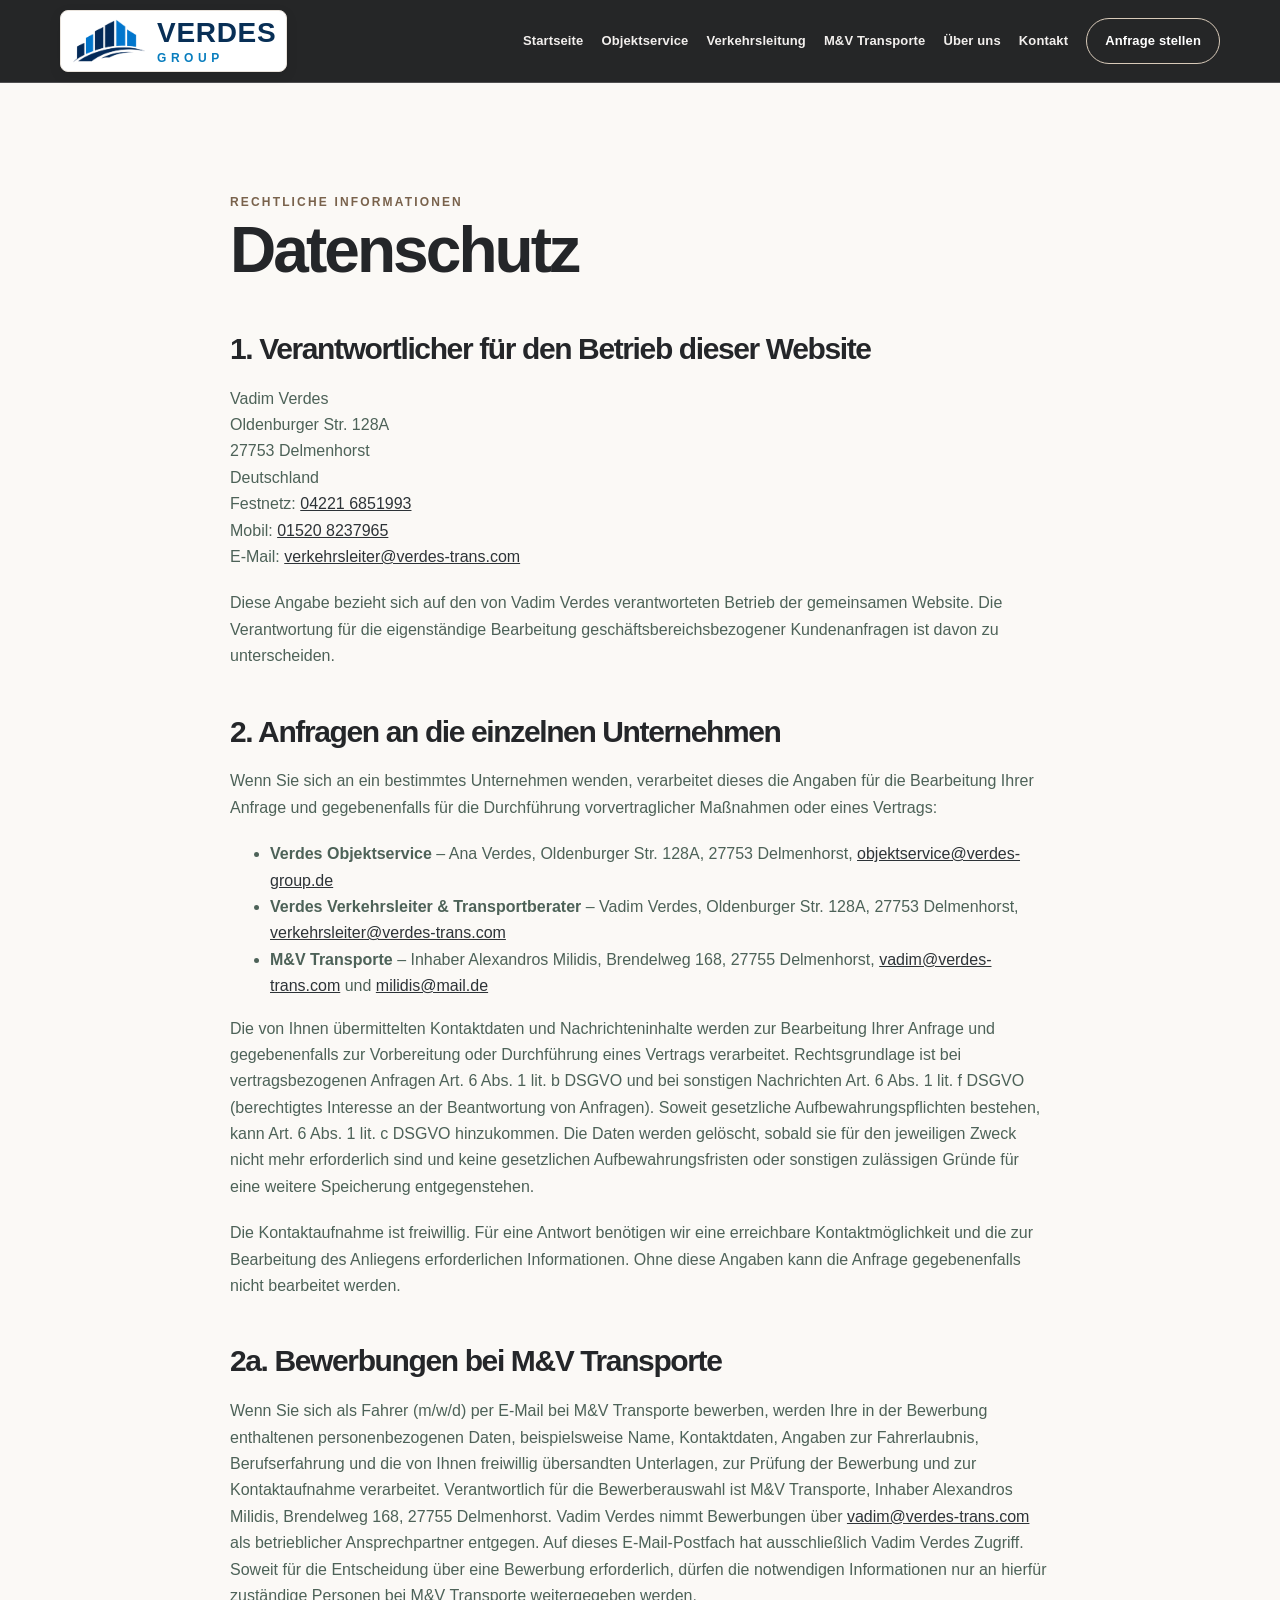
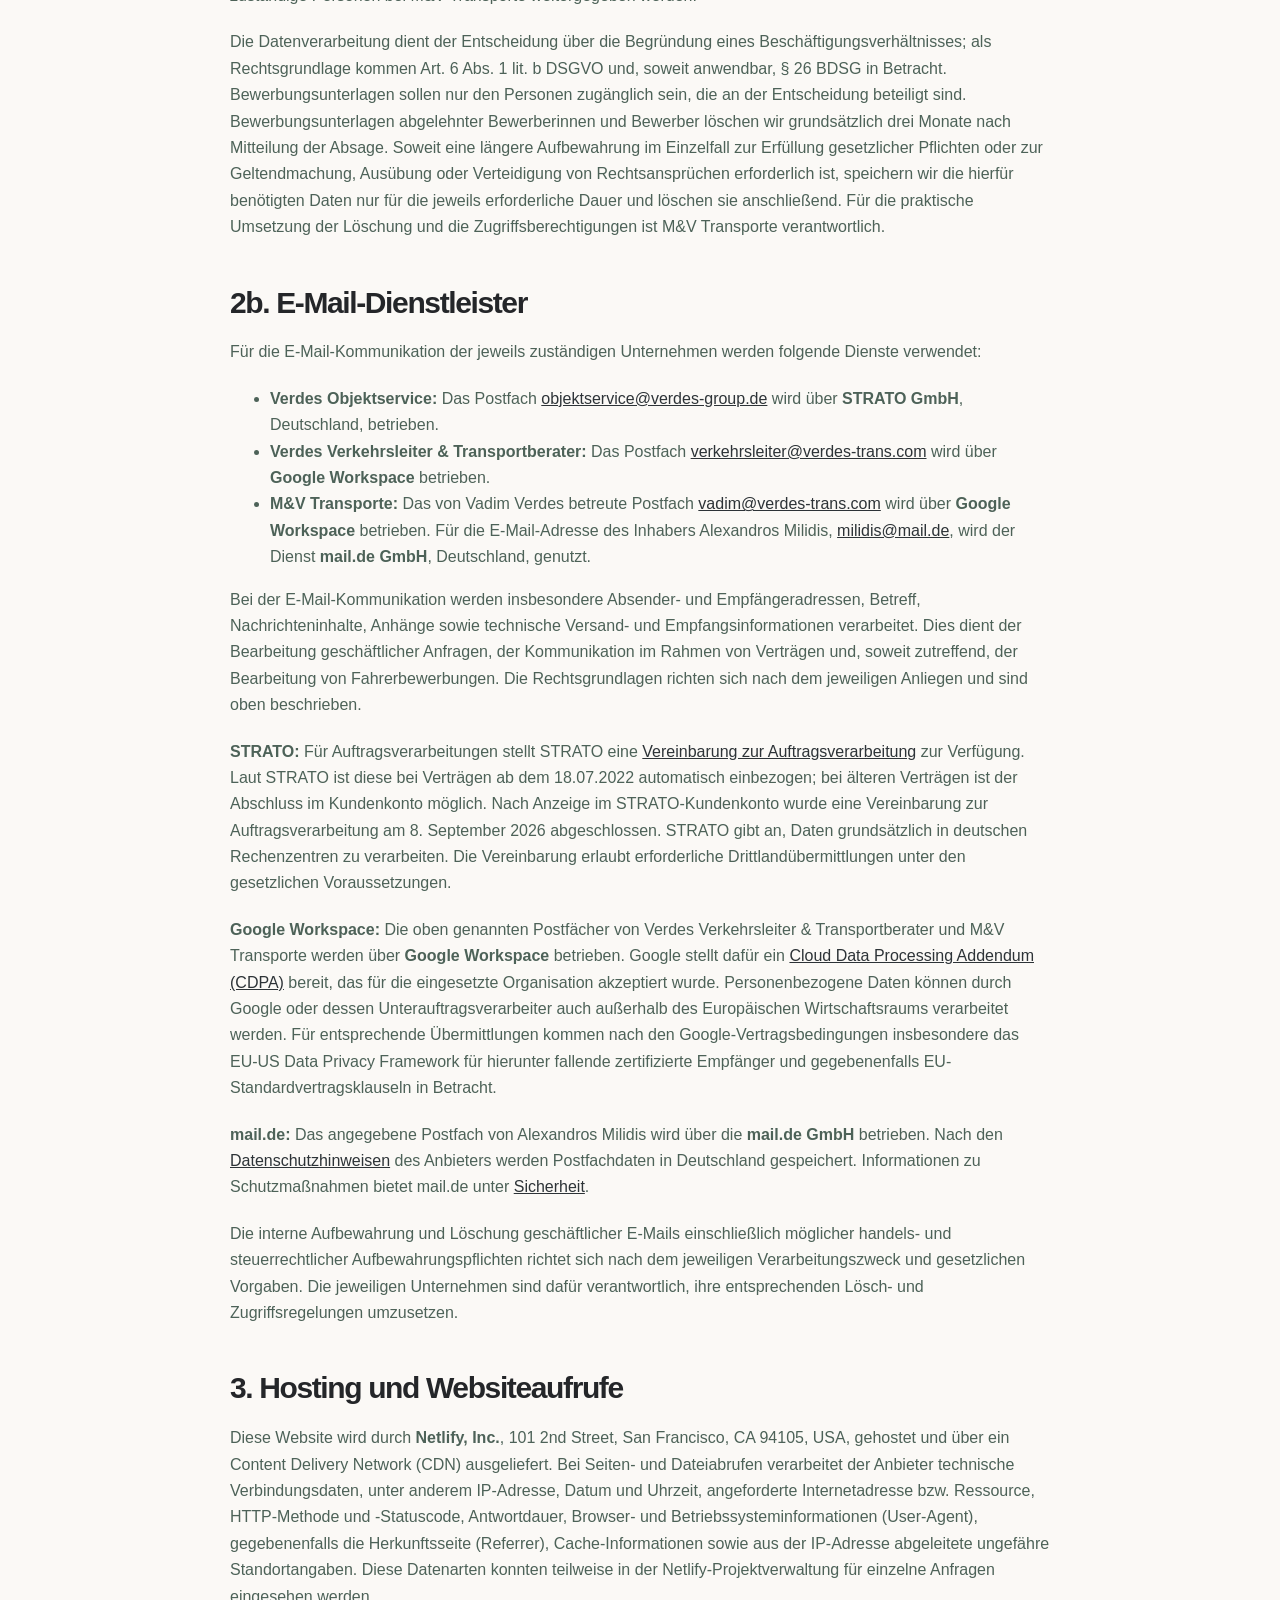
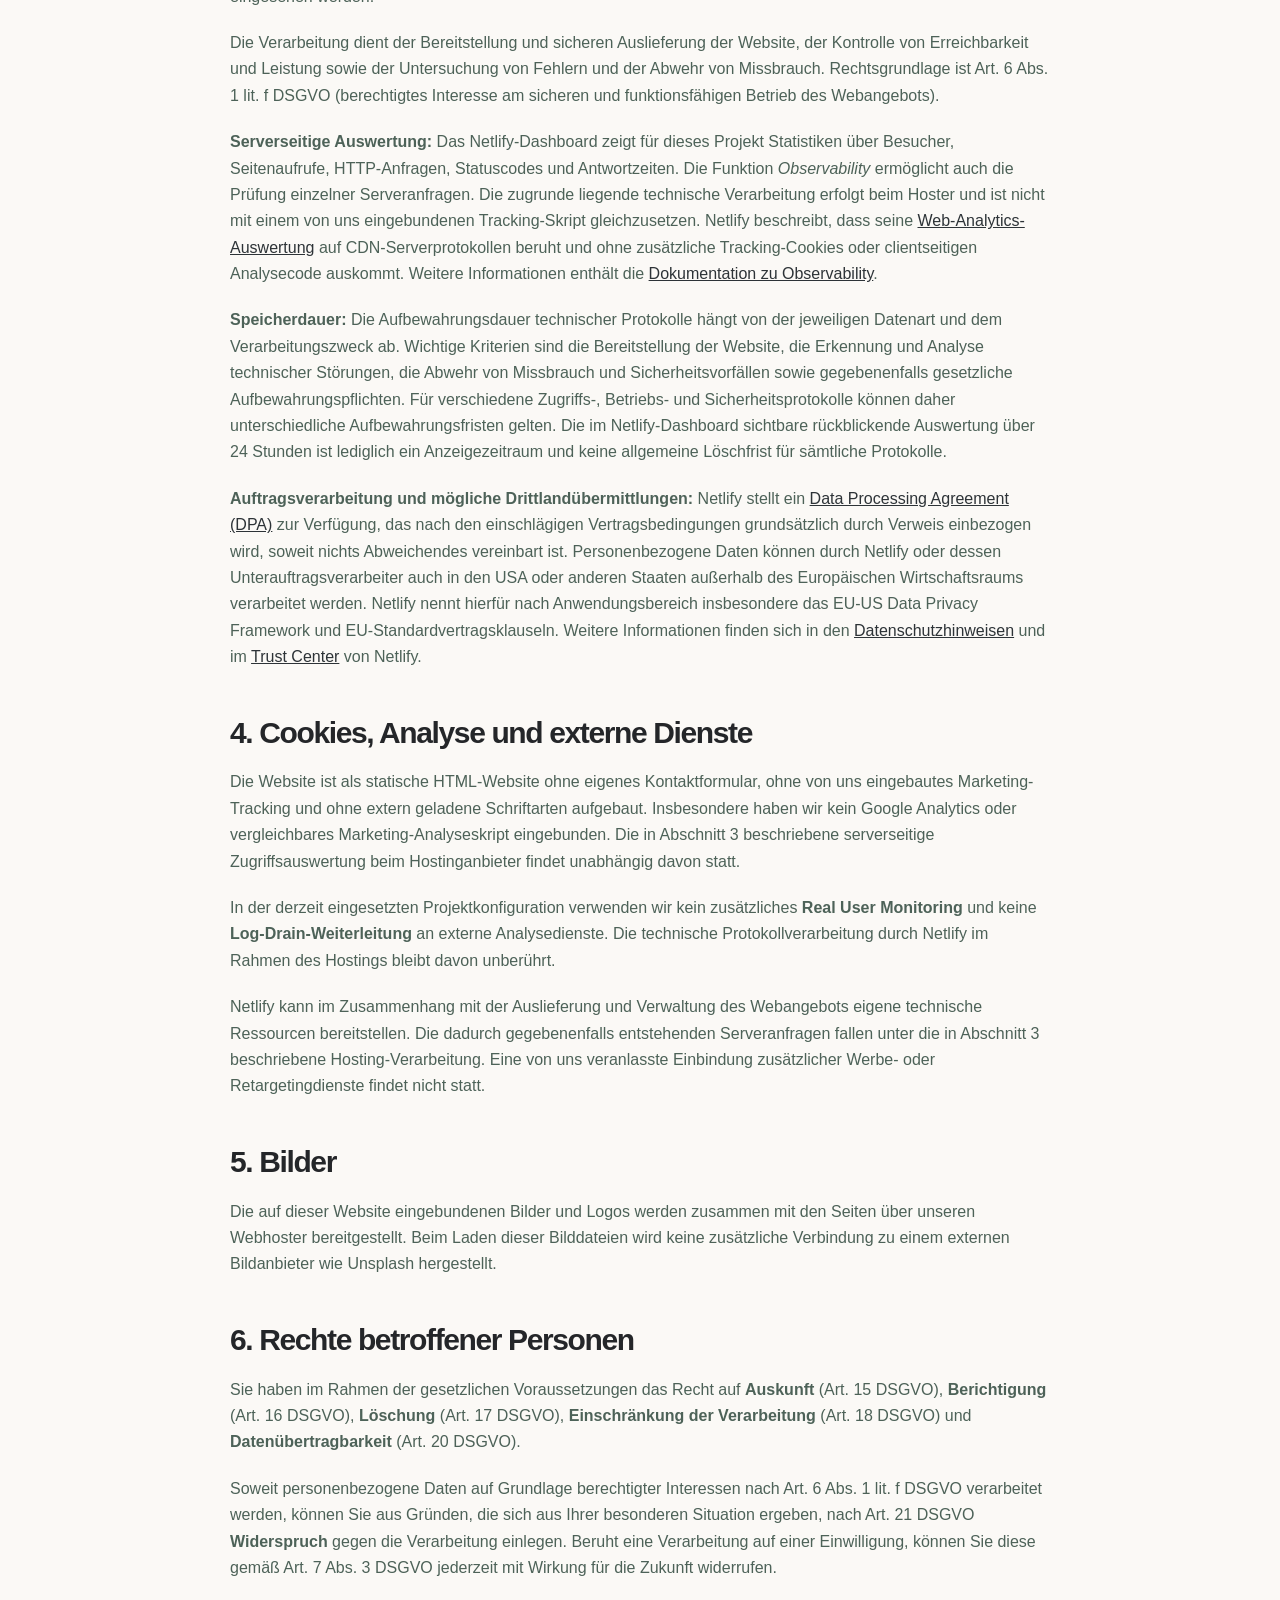
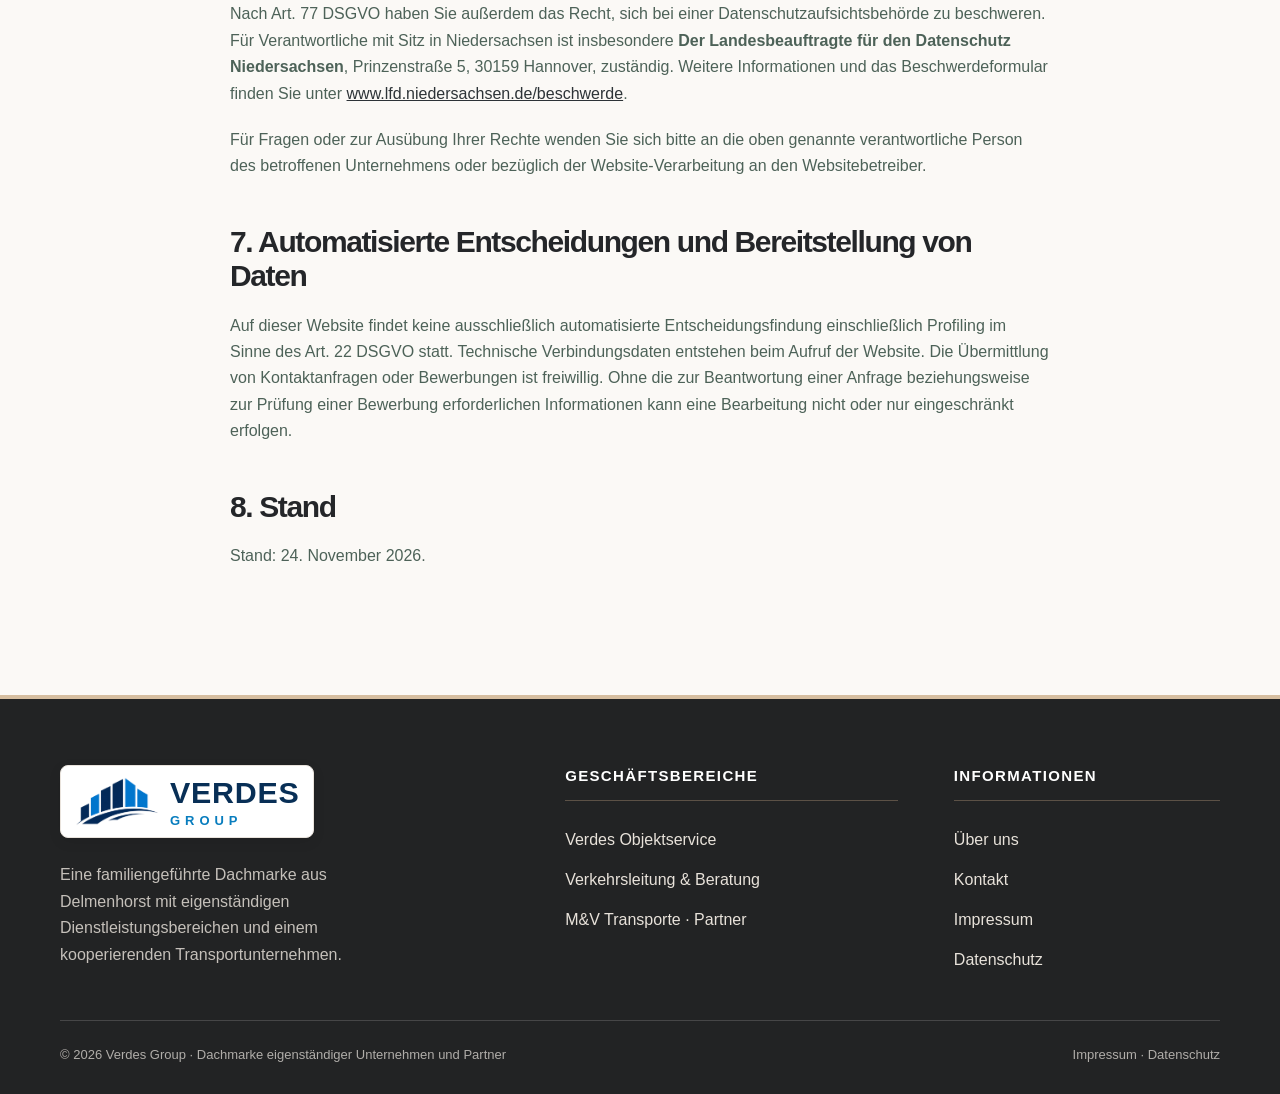
==== commit 96f1b870: "Datenschutzerklaerung: Entwurfsvermerke entfernen und Betroffenenrechte praezisieren" ====
--- a/datenschutz/index.html
+++ b/datenschutz/index.html
@@ -1,10 +1,10 @@
-<!doctype html><html lang="de"><head><meta charset="utf-8"><meta name="viewport" content="width=device-width,initial-scale=1"><meta name="theme-color" content="#252525"><meta name="description" content="Hinweise zum Datenschutz auf der Website der Verdes Group."><title>Datenschutz | Verdes Group</title><link rel="icon" type="image/png" href="/assets/verdes-group-icon-blue.png"><link rel="stylesheet" href="/assets/styles.css?v=20261124-1"></head><body><a class="skip" href="#inhalt">Zum Inhalt springen</a><header class="site-header"><div class="container nav"><a class="brand" href="/" aria-label="Verdes Group Startseite"><img class="brand-symbol" src="/assets/verdes-group-mark-blue.webp" width="810" height="486" alt="" decoding="async"><span class="brand-wordmark" aria-hidden="true"><strong>VERDES</strong><span>GROUP</span></span></a><button class="menu-button" type="button" aria-label="Menü öffnen" aria-controls="navigation" aria-expanded="false">☰</button><nav id="navigation" class="nav-links" aria-label="Hauptnavigation"><a href="/">Startseite</a><a href="/objektservice/">Objektservice</a><a href="/verkehrsleitung/">Verkehrsleitung</a><a href="/mv-transporte/">M&amp;V Transporte</a><a href="/ueber-uns/">Über uns</a><a href="/kontakt/">Kontakt</a><a class="nav-cta" href="/kontakt/">Anfrage stellen</a></nav></div></header><main id="inhalt"><section class="section"><div class="container prose"><span class="eyebrow">Rechtliche Informationen</span><h1 style="font-size:clamp(42px,5vw,64px)">Datenschutz</h1>
-<p class="legal-note"><strong>Datenschutzhinweise – Arbeitsfassung, noch nicht zur öffentlichen Veröffentlichung freigegeben.</strong> Die Hosting-Angaben wurden anhand der Netlify-Anbieterinformationen sowie der am 24. November 2026 geprüften Projekteinstellungen konkretisiert. Vor dem öffentlichen Start ist noch eine abschließende Gesamtprüfung der Datenschutzhinweise und der tatsächlichen Website-Konfiguration vorgesehen.</p>
+<!doctype html><html lang="de"><head><meta charset="utf-8"><meta name="viewport" content="width=device-width,initial-scale=1"><meta name="theme-color" content="#252525"><meta name="description" content="Hinweise zum Datenschutz auf der Website der Verdes Group."><title>Datenschutz | Verdes Group</title><link rel="icon" type="image/png" href="/assets/verdes-group-icon-blue.png"><link rel="stylesheet" href="/assets/styles.css?v=20261124-1"><link rel="canonical" href="https://verdes-group.de/datenschutz/"><meta name="robots" content="index,follow,max-image-preview:large"><meta property="og:type" content="website"><meta property="og:locale" content="de_DE"><meta property="og:site_name" content="Verdes Group"><meta property="og:title" content="Datenschutz | Verdes Group"><meta property="og:description" content="Hinweise zum Datenschutz auf der Website der Verdes Group."><meta property="og:url" content="https://verdes-group.de/datenschutz/"><meta property="og:image" content="https://verdes-group.de/assets/images/verdes-group-unternehmen-v2.webp"><meta property="og:image:width" content="1671"><meta property="og:image:height" content="941"><meta property="og:image:alt" content="Verdes Group"><meta name="twitter:card" content="summary_large_image"></head><body><a class="skip" href="#inhalt">Zum Inhalt springen</a><header class="site-header"><div class="container nav"><a class="brand" href="/" aria-label="Verdes Group Startseite"><img class="brand-symbol" src="/assets/verdes-group-mark-blue.webp" width="810" height="486" alt="" decoding="async"><span class="brand-wordmark" aria-hidden="true"><strong>VERDES</strong><span>GROUP</span></span></a><button class="menu-button" type="button" aria-label="Menü öffnen" aria-controls="navigation" aria-expanded="false">☰</button><nav id="navigation" class="nav-links" aria-label="Hauptnavigation"><a href="/">Startseite</a><a href="/objektservice/">Objektservice</a><a href="/verkehrsleitung/">Verkehrsleitung</a><a href="/mv-transporte/">M&amp;V Transporte</a><a href="/ueber-uns/">Über uns</a><a href="/kontakt/">Kontakt</a><a class="nav-cta" href="/kontakt/">Anfrage stellen</a></nav></div></header><main id="inhalt"><section class="section"><div class="container prose"><span class="eyebrow">Rechtliche Informationen</span><h1 style="font-size:clamp(42px,5vw,64px)">Datenschutz</h1>
 <h2>1. Verantwortlicher für den Betrieb dieser Website</h2><p>Vadim Verdes<br>Oldenburger Str. 128A<br>27753 Delmenhorst<br>Deutschland<br>Festnetz: <a href="tel:+4942216851993">04221 6851993</a><br>Mobil: <a href="tel:+4915208237965">01520 8237965</a><br>E-Mail: <a href="mailto:verkehrsleiter@verdes-trans.com">verkehrsleiter@verdes-trans.com</a></p>
 <p>Diese Angabe bezieht sich auf den von Vadim Verdes verantworteten Betrieb der gemeinsamen Website. Die Verantwortung für die eigenständige Bearbeitung geschäftsbereichsbezogener Kundenanfragen ist davon zu unterscheiden.</p>
 <h2>2. Anfragen an die einzelnen Unternehmen</h2><p>Wenn Sie sich an ein bestimmtes Unternehmen wenden, verarbeitet dieses die Angaben für die Bearbeitung Ihrer Anfrage und gegebenenfalls für die Durchführung vorvertraglicher Maßnahmen oder eines Vertrags:</p>
 <ul><li><strong>Verdes Objektservice</strong> – Ana Verdes, Oldenburger Str. 128A, 27753 Delmenhorst, <a href="mailto:objektservice@verdes-group.de">objektservice@verdes-group.de</a></li><li><strong>Verdes Verkehrsleiter &amp; Transportberater</strong> – Vadim Verdes, Oldenburger Str. 128A, 27753 Delmenhorst, <a href="mailto:verkehrsleiter@verdes-trans.com">verkehrsleiter@verdes-trans.com</a></li><li><strong>M&amp;V Transporte</strong> – Inhaber Alexandros Milidis, Brendelweg 168, 27755 Delmenhorst, <a href="mailto:vadim@verdes-trans.com">vadim@verdes-trans.com</a> und <a href="mailto:milidis@mail.de">milidis@mail.de</a></li></ul>
-<p>Als Rechtsgrundlage kommt je nach Anliegen insbesondere Art. 6 Abs. 1 lit. b DSGVO (Vertragsanbahnung oder -durchführung) oder lit. f DSGVO (berechtigtes Interesse an der Kommunikation und Bearbeitung sonstiger Anfragen) in Betracht. Die jeweiligen Daten werden nur solange aufbewahrt, wie dies für den konkreten Zweck oder gesetzliche Pflichten erforderlich ist.</p>
+<p>Die von Ihnen übermittelten Kontaktdaten und Nachrichteninhalte werden zur Bearbeitung Ihrer Anfrage und gegebenenfalls zur Vorbereitung oder Durchführung eines Vertrags verarbeitet. Rechtsgrundlage ist bei vertragsbezogenen Anfragen Art. 6 Abs. 1 lit. b DSGVO und bei sonstigen Nachrichten Art. 6 Abs. 1 lit. f DSGVO (berechtigtes Interesse an der Beantwortung von Anfragen). Soweit gesetzliche Aufbewahrungspflichten bestehen, kann Art. 6 Abs. 1 lit. c DSGVO hinzukommen. Die Daten werden gelöscht, sobald sie für den jeweiligen Zweck nicht mehr erforderlich sind und keine gesetzlichen Aufbewahrungsfristen oder sonstigen zulässigen Gründe für eine weitere Speicherung entgegenstehen.</p>
+<p>Die Kontaktaufnahme ist freiwillig. Für eine Antwort benötigen wir eine erreichbare Kontaktmöglichkeit und die zur Bearbeitung des Anliegens erforderlichen Informationen. Ohne diese Angaben kann die Anfrage gegebenenfalls nicht bearbeitet werden.</p>
 <h2>2a. Bewerbungen bei M&amp;V Transporte</h2><p>Wenn Sie sich als Fahrer (m/w/d) per E-Mail bei M&amp;V Transporte bewerben, werden Ihre in der Bewerbung enthaltenen personenbezogenen Daten, beispielsweise Name, Kontaktdaten, Angaben zur Fahrerlaubnis, Berufserfahrung und die von Ihnen freiwillig übersandten Unterlagen, zur Prüfung der Bewerbung und zur Kontaktaufnahme verarbeitet. Verantwortlich für die Bewerberauswahl ist M&amp;V Transporte, Inhaber Alexandros Milidis, Brendelweg 168, 27755 Delmenhorst. Vadim Verdes nimmt Bewerbungen über <a href="mailto:vadim@verdes-trans.com">vadim@verdes-trans.com</a> als betrieblicher Ansprechpartner entgegen. Auf dieses E-Mail-Postfach hat ausschließlich Vadim Verdes Zugriff. Soweit für die Entscheidung über eine Bewerbung erforderlich, dürfen die notwendigen Informationen nur an hierfür zuständige Personen bei M&amp;V Transporte weitergegeben werden.</p><p>Die Datenverarbeitung dient der Entscheidung über die Begründung eines Beschäftigungsverhältnisses; als Rechtsgrundlage kommen Art. 6 Abs. 1 lit. b DSGVO und, soweit anwendbar, § 26 BDSG in Betracht. Bewerbungsunterlagen sollen nur den Personen zugänglich sein, die an der Entscheidung beteiligt sind. Bewerbungsunterlagen abgelehnter Bewerberinnen und Bewerber löschen wir grundsätzlich drei Monate nach Mitteilung der Absage. Soweit eine längere Aufbewahrung im Einzelfall zur Erfüllung gesetzlicher Pflichten oder zur Geltendmachung, Ausübung oder Verteidigung von Rechtsansprüchen erforderlich ist, speichern wir die hierfür benötigten Daten nur für die jeweils erforderliche Dauer und löschen sie anschließend. Für die praktische Umsetzung der Löschung und die Zugriffsberechtigungen ist M&amp;V Transporte verantwortlich.</p>
 <h2>2b. E-Mail-Dienstleister</h2>
 <p>Für die E-Mail-Kommunikation der jeweils zuständigen Unternehmen werden folgende Dienste verwendet:</p>
@@ -15,20 +15,26 @@
 </ul>
 <p>Bei der E-Mail-Kommunikation werden insbesondere Absender- und Empfängeradressen, Betreff, Nachrichteninhalte, Anhänge sowie technische Versand- und Empfangsinformationen verarbeitet. Dies dient der Bearbeitung geschäftlicher Anfragen, der Kommunikation im Rahmen von Verträgen und, soweit zutreffend, der Bearbeitung von Fahrerbewerbungen. Die Rechtsgrundlagen richten sich nach dem jeweiligen Anliegen und sind oben beschrieben.</p>
 <p><strong>STRATO:</strong> Für Auftragsverarbeitungen stellt STRATO eine <a href="https://www.strato.de/agb/avv/">Vereinbarung zur Auftragsverarbeitung</a> zur Verfügung. Laut STRATO ist diese bei Verträgen ab dem 18.07.2022 automatisch einbezogen; bei älteren Verträgen ist der Abschluss im Kundenkonto möglich. Nach Anzeige im STRATO-Kundenkonto wurde eine Vereinbarung zur Auftragsverarbeitung am 8. September 2026 abgeschlossen. STRATO gibt an, Daten grundsätzlich in deutschen Rechenzentren zu verarbeiten. Die Vereinbarung erlaubt erforderliche Drittlandübermittlungen unter den gesetzlichen Voraussetzungen.</p>
-<p><strong>Google Workspace:</strong> Google stellt ein <a href="https://cloud.google.com/terms/data-processing-addendum">Cloud Data Processing Addendum (CDPA)</a> zur Verfügung. Personenbezogene Daten können durch Google beziehungsweise Unterauftragsverarbeiter auch außerhalb der EU verarbeitet werden. Für entsprechende Übermittlungen kommen nach den Google-Vertragsbedingungen insbesondere das EU-US Data Privacy Framework für erfasste, zertifizierte Empfänger und gegebenenfalls EU-Standardvertragsklauseln in Betracht. Der Zusatz zur Verarbeitung von Cloud-Daten (CDPA) wurde für die eingesetzte Google-Workspace-Organisation nach Angabe des Administrators am 23. November 2026 akzeptiert. Die konkret eingestellte Datenregion und mögliche ergänzende Dienste werden noch kontobezogen geprüft.</p>
-<p><strong>mail.de:</strong> Nach Angaben von <a href="https://mail.de/de/datenschutz/">mail.de</a> und seinen <a href="https://mail.de/de/sicherheit/">Sicherheitsinformationen</a> werden Postfachdaten in einem deutschen Rechenzentrum gespeichert. mail.de setzt nach eigenen Angaben für beauftragte Auftragsverarbeiter Verträge gemäß Art. 28 DSGVO ein. Ob für das konkrete, unter mail.de betriebene Postfach selbst eine gesonderte Auftragsverarbeitungsvereinbarung erforderlich oder angeboten ist, hängt von der vertraglichen Rolle des Anbieters ab und ist nicht allein aus den veröffentlichten Angaben abschließend zu bestimmen.</p>
+<p><strong>Google Workspace:</strong> Die oben genannten Postfächer von Verdes Verkehrsleiter &amp; Transportberater und M&amp;V Transporte werden über <strong>Google Workspace</strong> betrieben. Google stellt dafür ein <a href="https://cloud.google.com/terms/data-processing-addendum">Cloud Data Processing Addendum (CDPA)</a> bereit, das für die eingesetzte Organisation akzeptiert wurde. Personenbezogene Daten können durch Google oder dessen Unterauftragsverarbeiter auch außerhalb des Europäischen Wirtschaftsraums verarbeitet werden. Für entsprechende Übermittlungen kommen nach den Google-Vertragsbedingungen insbesondere das EU-US Data Privacy Framework für hierunter fallende zertifizierte Empfänger und gegebenenfalls EU-Standardvertragsklauseln in Betracht.</p>
+<p><strong>mail.de:</strong> Das angegebene Postfach von Alexandros Milidis wird über die <strong>mail.de GmbH</strong> betrieben. Nach den <a href="https://mail.de/de/datenschutz/">Datenschutzhinweisen</a> des Anbieters werden Postfachdaten in Deutschland gespeichert. Informationen zu Schutzmaßnahmen bietet mail.de unter <a href="https://mail.de/de/sicherheit/">Sicherheit</a>.</p>
 <p>Die interne Aufbewahrung und Löschung geschäftlicher E-Mails einschließlich möglicher handels- und steuerrechtlicher Aufbewahrungspflichten richtet sich nach dem jeweiligen Verarbeitungszweck und gesetzlichen Vorgaben. Die jeweiligen Unternehmen sind dafür verantwortlich, ihre entsprechenden Lösch- und Zugriffsregelungen umzusetzen.</p>
 <h2>3. Hosting und Websiteaufrufe</h2>
 <p>Diese Website wird durch <strong>Netlify, Inc.</strong>, 101 2nd Street, San Francisco, CA 94105, USA, gehostet und über ein Content Delivery Network (CDN) ausgeliefert. Bei Seiten- und Dateiabrufen verarbeitet der Anbieter technische Verbindungsdaten, unter anderem IP-Adresse, Datum und Uhrzeit, angeforderte Internetadresse bzw. Ressource, HTTP-Methode und -Statuscode, Antwortdauer, Browser- und Betriebssysteminformationen (User-Agent), gegebenenfalls die Herkunftsseite (Referrer), Cache-Informationen sowie aus der IP-Adresse abgeleitete ungefähre Standortangaben. Diese Datenarten konnten teilweise in der Netlify-Projektverwaltung für einzelne Anfragen eingesehen werden.</p>
 <p>Die Verarbeitung dient der Bereitstellung und sicheren Auslieferung der Website, der Kontrolle von Erreichbarkeit und Leistung sowie der Untersuchung von Fehlern und der Abwehr von Missbrauch. Rechtsgrundlage ist Art. 6 Abs. 1 lit. f DSGVO (berechtigtes Interesse am sicheren und funktionsfähigen Betrieb des Webangebots).</p>
 <p><strong>Serverseitige Auswertung:</strong> Das Netlify-Dashboard zeigt für dieses Projekt Statistiken über Besucher, Seitenaufrufe, HTTP-Anfragen, Statuscodes und Antwortzeiten. Die Funktion <em>Observability</em> ermöglicht auch die Prüfung einzelner Serveranfragen. Die zugrunde liegende technische Verarbeitung erfolgt beim Hoster und ist nicht mit einem von uns eingebundenen Tracking-Skript gleichzusetzen. Netlify beschreibt, dass seine <a href="https://docs.netlify.com/manage/monitoring/web-analytics/how-web-analytics-works/">Web-Analytics-Auswertung</a> auf CDN-Serverprotokollen beruht und ohne zusätzliche Tracking-Cookies oder clientseitigen Analysecode auskommt. Weitere Informationen enthält die <a href="https://docs.netlify.com/manage/monitoring/observability/overview/">Dokumentation zu Observability</a>.</p>
-<p><strong>Speicherdauer:</strong> Die Speicherdauer richtet sich nach der Art der Protokolldaten und dem jeweiligen Verarbeitungszweck. Maßgebliche Kriterien sind insbesondere die technisch erforderliche Bereitstellung des Webangebots, die Untersuchung von Störungen, der Schutz vor Missbrauch und Sicherheitsvorfällen sowie etwaige gesetzliche Aufbewahrungsanforderungen. Netlify beschreibt in seinen <a href="https://www.netlify.com/privacy/">Datenschutzhinweisen</a> eine an Verarbeitungszwecken, Datenart, Risiken und rechtlichen Verpflichtungen orientierte Aufbewahrung. Die im Netlify-Dashboard sichtbare rückblickende Auswertung über 24 Stunden ist keine allgemeine Löschfrist für alle beim Anbieter gespeicherten Protokolle. Für einzelne Protokollarten können unterschiedliche Fristen gelten.</p>
+<p><strong>Speicherdauer:</strong> Die Aufbewahrungsdauer technischer Protokolle hängt von der jeweiligen Datenart und dem Verarbeitungszweck ab. Wichtige Kriterien sind die Bereitstellung der Website, die Erkennung und Analyse technischer Störungen, die Abwehr von Missbrauch und Sicherheitsvorfällen sowie gegebenenfalls gesetzliche Aufbewahrungspflichten. Für verschiedene Zugriffs-, Betriebs- und Sicherheitsprotokolle können daher unterschiedliche Aufbewahrungsfristen gelten. Die im Netlify-Dashboard sichtbare rückblickende Auswertung über 24 Stunden ist lediglich ein Anzeigezeitraum und keine allgemeine Löschfrist für sämtliche Protokolle.</p>
 <p><strong>Auftragsverarbeitung und mögliche Drittlandübermittlungen:</strong> Netlify stellt ein <a href="https://www.netlify.com/pdf/netlify-dpa.pdf">Data Processing Agreement (DPA)</a> zur Verfügung, das nach den einschlägigen Vertragsbedingungen grundsätzlich durch Verweis einbezogen wird, soweit nichts Abweichendes vereinbart ist. Personenbezogene Daten können durch Netlify oder dessen Unterauftragsverarbeiter auch in den USA oder anderen Staaten außerhalb des Europäischen Wirtschaftsraums verarbeitet werden. Netlify nennt hierfür nach Anwendungsbereich insbesondere das EU-US Data Privacy Framework und EU-Standardvertragsklauseln. Weitere Informationen finden sich in den <a href="https://www.netlify.com/privacy/">Datenschutzhinweisen</a> und im <a href="https://www.netlify.com/trust-center/">Trust Center</a> von Netlify.</p>
 <h2>4. Cookies, Analyse und externe Dienste</h2>
 <p>Die Website ist als statische HTML-Website ohne eigenes Kontaktformular, ohne von uns eingebautes Marketing-Tracking und ohne extern geladene Schriftarten aufgebaut. Insbesondere haben wir kein Google Analytics oder vergleichbares Marketing-Analyseskript eingebunden. Die in Abschnitt 3 beschriebene serverseitige Zugriffsauswertung beim Hostinganbieter findet unabhängig davon statt.</p>
-<p>Bei der Prüfung des Netlify-Projekts am 24. November 2026 war die zusätzliche Funktion <strong>Real User Monitoring</strong> nicht aktiviert. Eine <strong>Log-Drain-Weiterleitung</strong> von Protokollen an einen weiteren externen Analysedienst war ebenfalls nicht eingerichtet. Netlify verarbeitet unabhängig davon technische Betriebs- und Sicherheitsprotokolle im Rahmen seines Hostings.</p>
+<p>In der derzeit eingesetzten Projektkonfiguration verwenden wir kein zusätzliches <strong>Real User Monitoring</strong> und keine <strong>Log-Drain-Weiterleitung</strong> an externe Analysedienste. Die technische Protokollverarbeitung durch Netlify im Rahmen des Hostings bleibt davon unberührt.</p>
 <p>Netlify kann im Zusammenhang mit der Auslieferung und Verwaltung des Webangebots eigene technische Ressourcen bereitstellen. Die dadurch gegebenenfalls entstehenden Serveranfragen fallen unter die in Abschnitt 3 beschriebene Hosting-Verarbeitung. Eine von uns veranlasste Einbindung zusätzlicher Werbe- oder Retargetingdienste findet nicht statt.</p>
 <h2>5. Bilder</h2><p>Die auf dieser Website eingebundenen Bilder und Logos werden zusammen mit den Seiten über unseren Webhoster bereitgestellt. Beim Laden dieser Bilddateien wird keine zusätzliche Verbindung zu einem externen Bildanbieter wie Unsplash hergestellt.</p>
-<h2>6. Rechte betroffener Personen</h2><p>Nach Maßgabe der DSGVO haben Sie insbesondere Rechte auf Auskunft, Berichtigung, Löschung, Einschränkung, Datenübertragbarkeit und Widerspruch. Außerdem besteht das Recht, bei einer zuständigen Datenschutzaufsichtsbehörde Beschwerde einzulegen. Bitte wenden Sie sich für Anfragen zu den personenbezogenen Daten an die jeweils genannte verantwortliche Person beziehungsweise an den Websitebetreiber.</p>
-<h2>7. Stand</h2><p>Bearbeitungsstand: 24. November 2026. Diese Arbeitsfassung wurde anhand der verfügbaren Anbieterunterlagen und der geprüften Netlify-Projekteinstellungen aktualisiert. Die verbleibenden technischen und rechtlichen Punkte sind vor der öffentlichen Freigabe abschließend zu prüfen.</p>
+<h2>6. Rechte betroffener Personen</h2>
+<p>Sie haben im Rahmen der gesetzlichen Voraussetzungen das Recht auf <strong>Auskunft</strong> (Art. 15 DSGVO), <strong>Berichtigung</strong> (Art. 16 DSGVO), <strong>Löschung</strong> (Art. 17 DSGVO), <strong>Einschränkung der Verarbeitung</strong> (Art. 18 DSGVO) und <strong>Datenübertragbarkeit</strong> (Art. 20 DSGVO).</p>
+<p>Soweit personenbezogene Daten auf Grundlage berechtigter Interessen nach Art. 6 Abs. 1 lit. f DSGVO verarbeitet werden, können Sie aus Gründen, die sich aus Ihrer besonderen Situation ergeben, nach Art. 21 DSGVO <strong>Widerspruch</strong> gegen die Verarbeitung einlegen. Beruht eine Verarbeitung auf einer Einwilligung, können Sie diese gemäß Art. 7 Abs. 3 DSGVO jederzeit mit Wirkung für die Zukunft widerrufen.</p>
+<p>Nach Art. 77 DSGVO haben Sie außerdem das Recht, sich bei einer Datenschutzaufsichtsbehörde zu beschweren. Für Verantwortliche mit Sitz in Niedersachsen ist insbesondere <strong>Der Landesbeauftragte für den Datenschutz Niedersachsen</strong>, Prinzenstraße 5, 30159 Hannover, zuständig. Weitere Informationen und das Beschwerdeformular finden Sie unter <a href="https://www.lfd.niedersachsen.de/beschwerde">www.lfd.niedersachsen.de/beschwerde</a>.</p>
+<p>Für Fragen oder zur Ausübung Ihrer Rechte wenden Sie sich bitte an die oben genannte verantwortliche Person des betroffenen Unternehmens oder bezüglich der Website-Verarbeitung an den Websitebetreiber.</p>
+<h2>7. Automatisierte Entscheidungen und Bereitstellung von Daten</h2>
+<p>Auf dieser Website findet keine ausschließlich automatisierte Entscheidungsfindung einschließlich Profiling im Sinne des Art. 22 DSGVO statt. Technische Verbindungsdaten entstehen beim Aufruf der Website. Die Übermittlung von Kontaktanfragen oder Bewerbungen ist freiwillig. Ohne die zur Beantwortung einer Anfrage beziehungsweise zur Prüfung einer Bewerbung erforderlichen Informationen kann eine Bearbeitung nicht oder nur eingeschränkt erfolgen.</p>
+<h2>8. Stand</h2><p>Stand: 24. November 2026.</p>
 </div></section></main><footer class="footer"><div class="container"><div class="footer-grid"><div class="footer-brand"><a class="brand" href="/" aria-label="Verdes Group Startseite"><img class="brand-symbol" src="/assets/verdes-group-mark-blue.webp" width="810" height="486" alt="" decoding="async"><span class="brand-wordmark" aria-hidden="true"><strong>VERDES</strong><span>GROUP</span></span></a><p>Eine familiengeführte Dachmarke aus Delmenhorst mit eigenständigen Dienstleistungsbereichen und einem kooperierenden Transportunternehmen.</p></div><nav class="footer-links" aria-label="Geschäftsbereiche"><h2>Geschäftsbereiche</h2><a href="/objektservice/">Verdes Objektservice</a><a href="/verkehrsleitung/">Verkehrsleitung &amp; Beratung</a><a href="/mv-transporte/">M&amp;V Transporte · Partner</a></nav><nav class="footer-links" aria-label="Informationen"><h2>Informationen</h2><a href="/ueber-uns/">Über uns</a><a href="/kontakt/">Kontakt</a><a href="/impressum/">Impressum</a><a href="/datenschutz/">Datenschutz</a></nav></div><div class="footer-bottom"><span>© <span id="year">2026</span> Verdes Group · Dachmarke eigenständiger Unternehmen und Partner</span><span><a href="/impressum/">Impressum</a> · <a href="/datenschutz/">Datenschutz</a></span></div></div></footer><script src="/assets/site.js?v=20261123-3" defer></script></body></html>
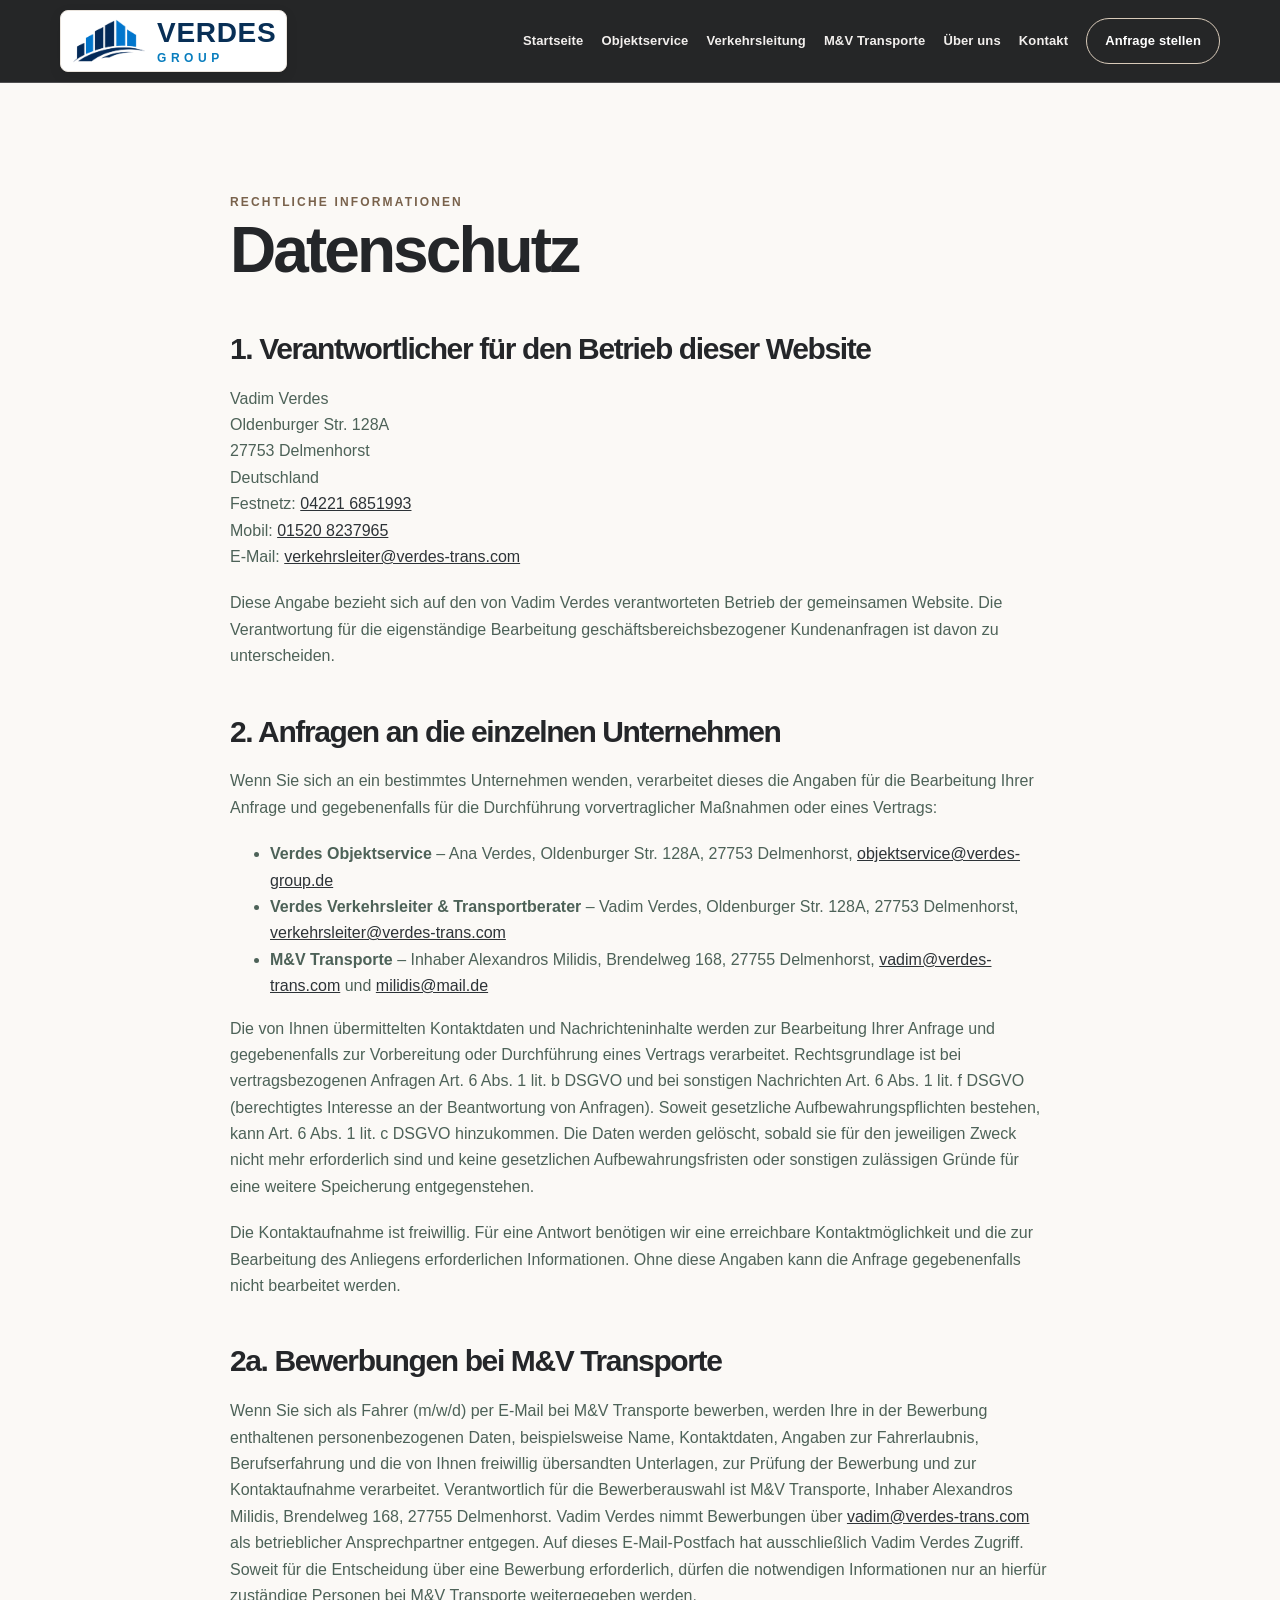
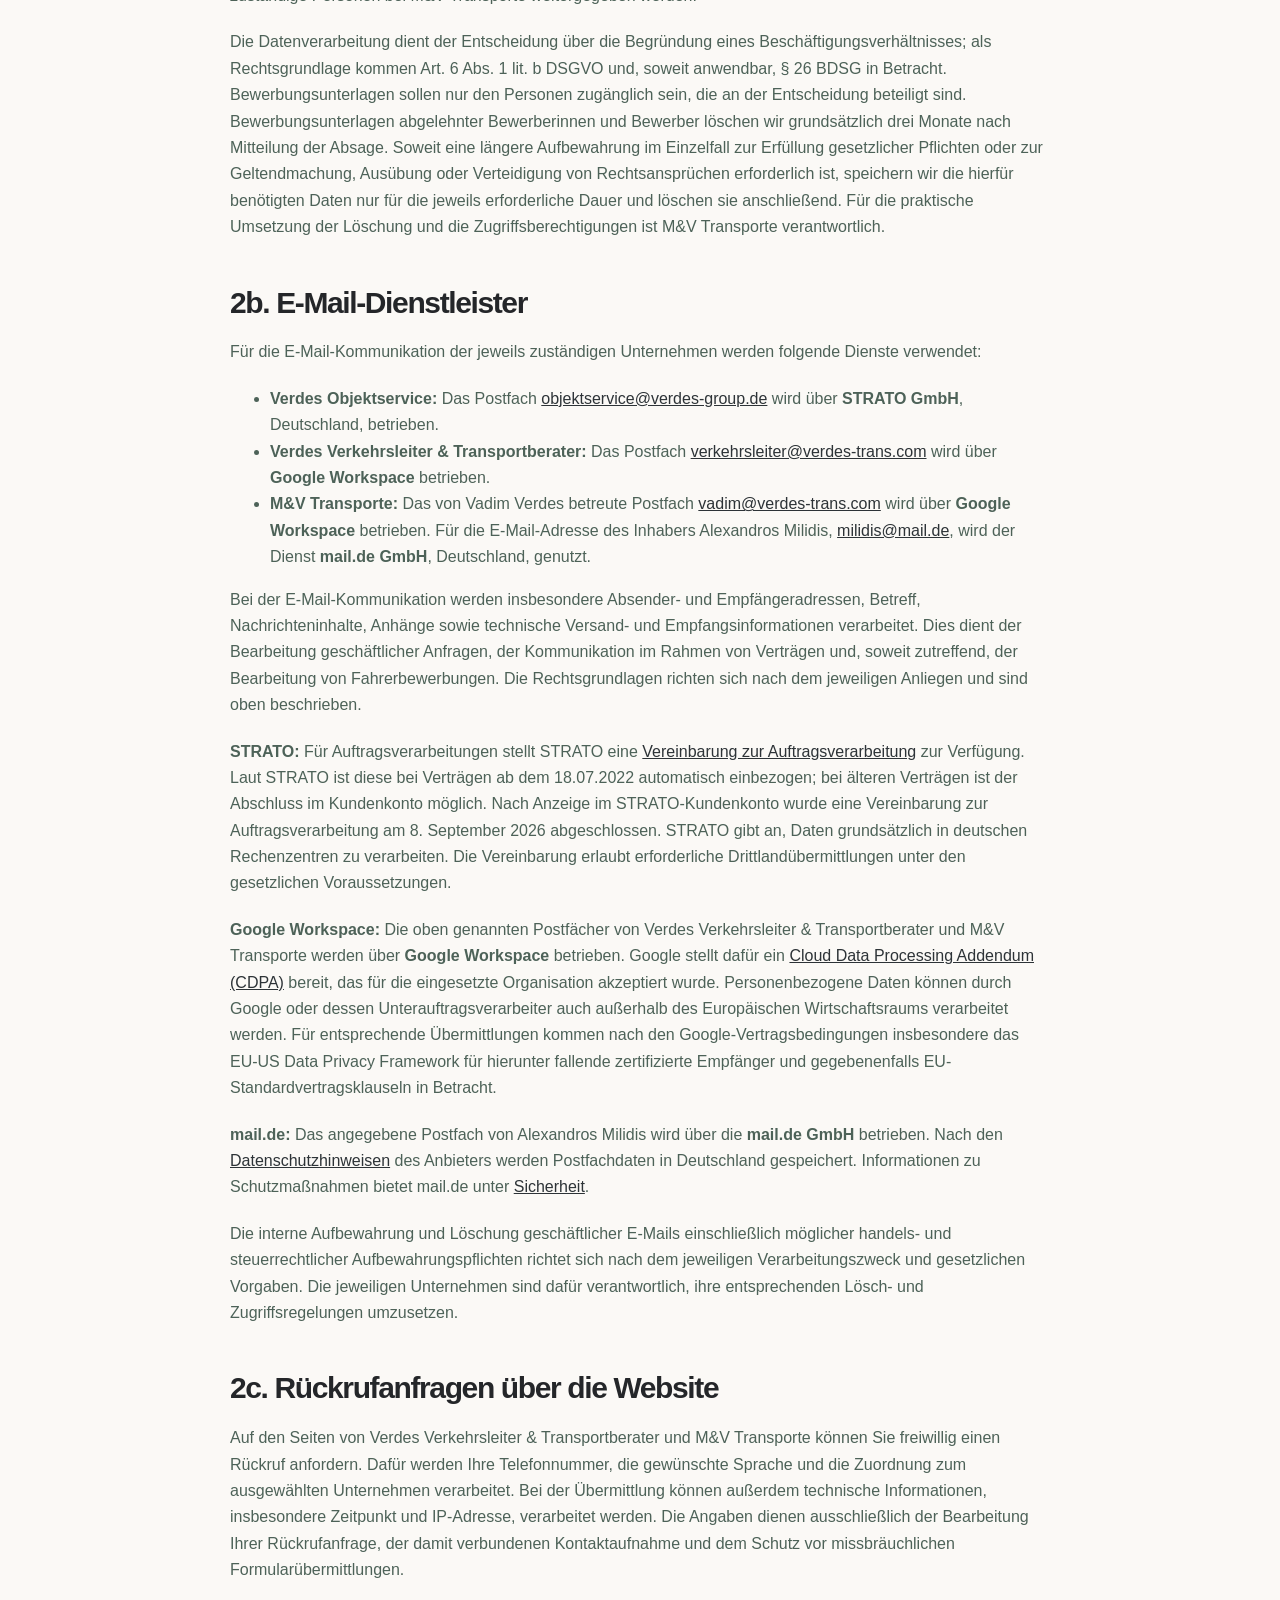
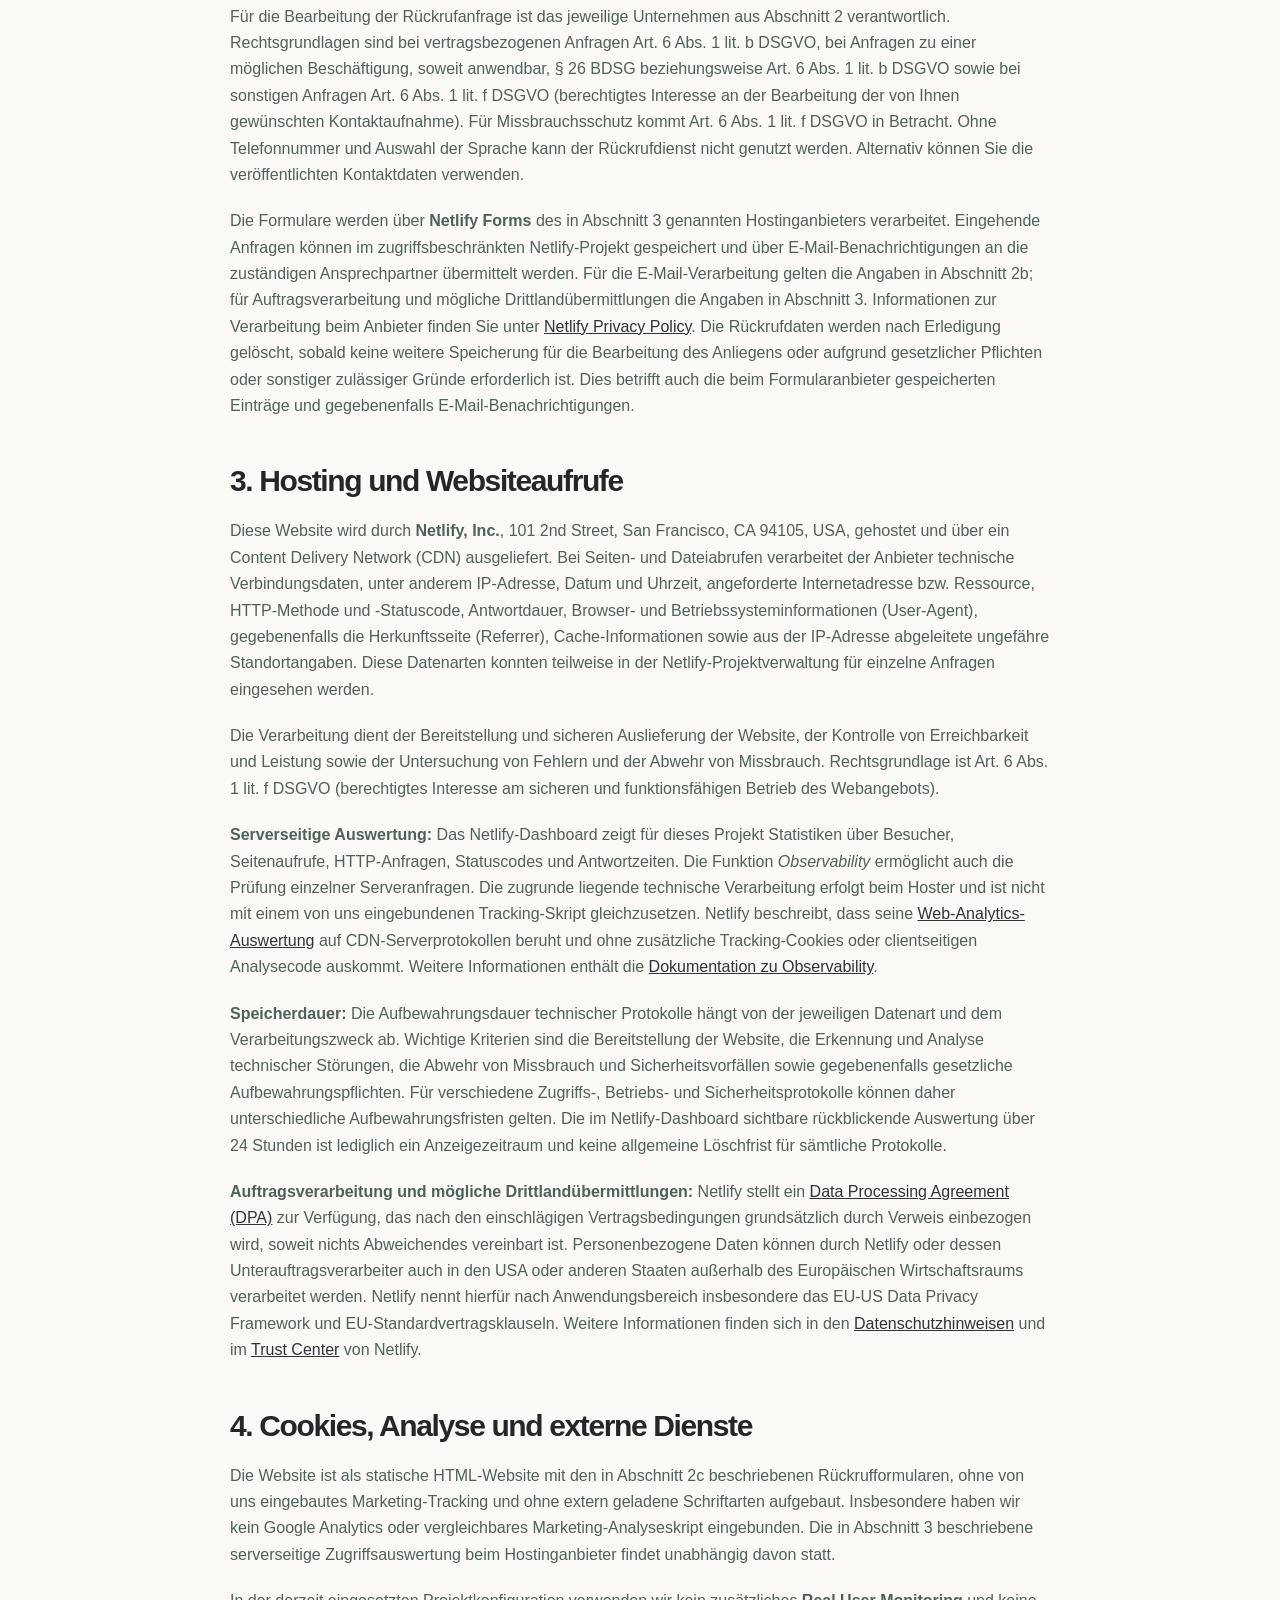
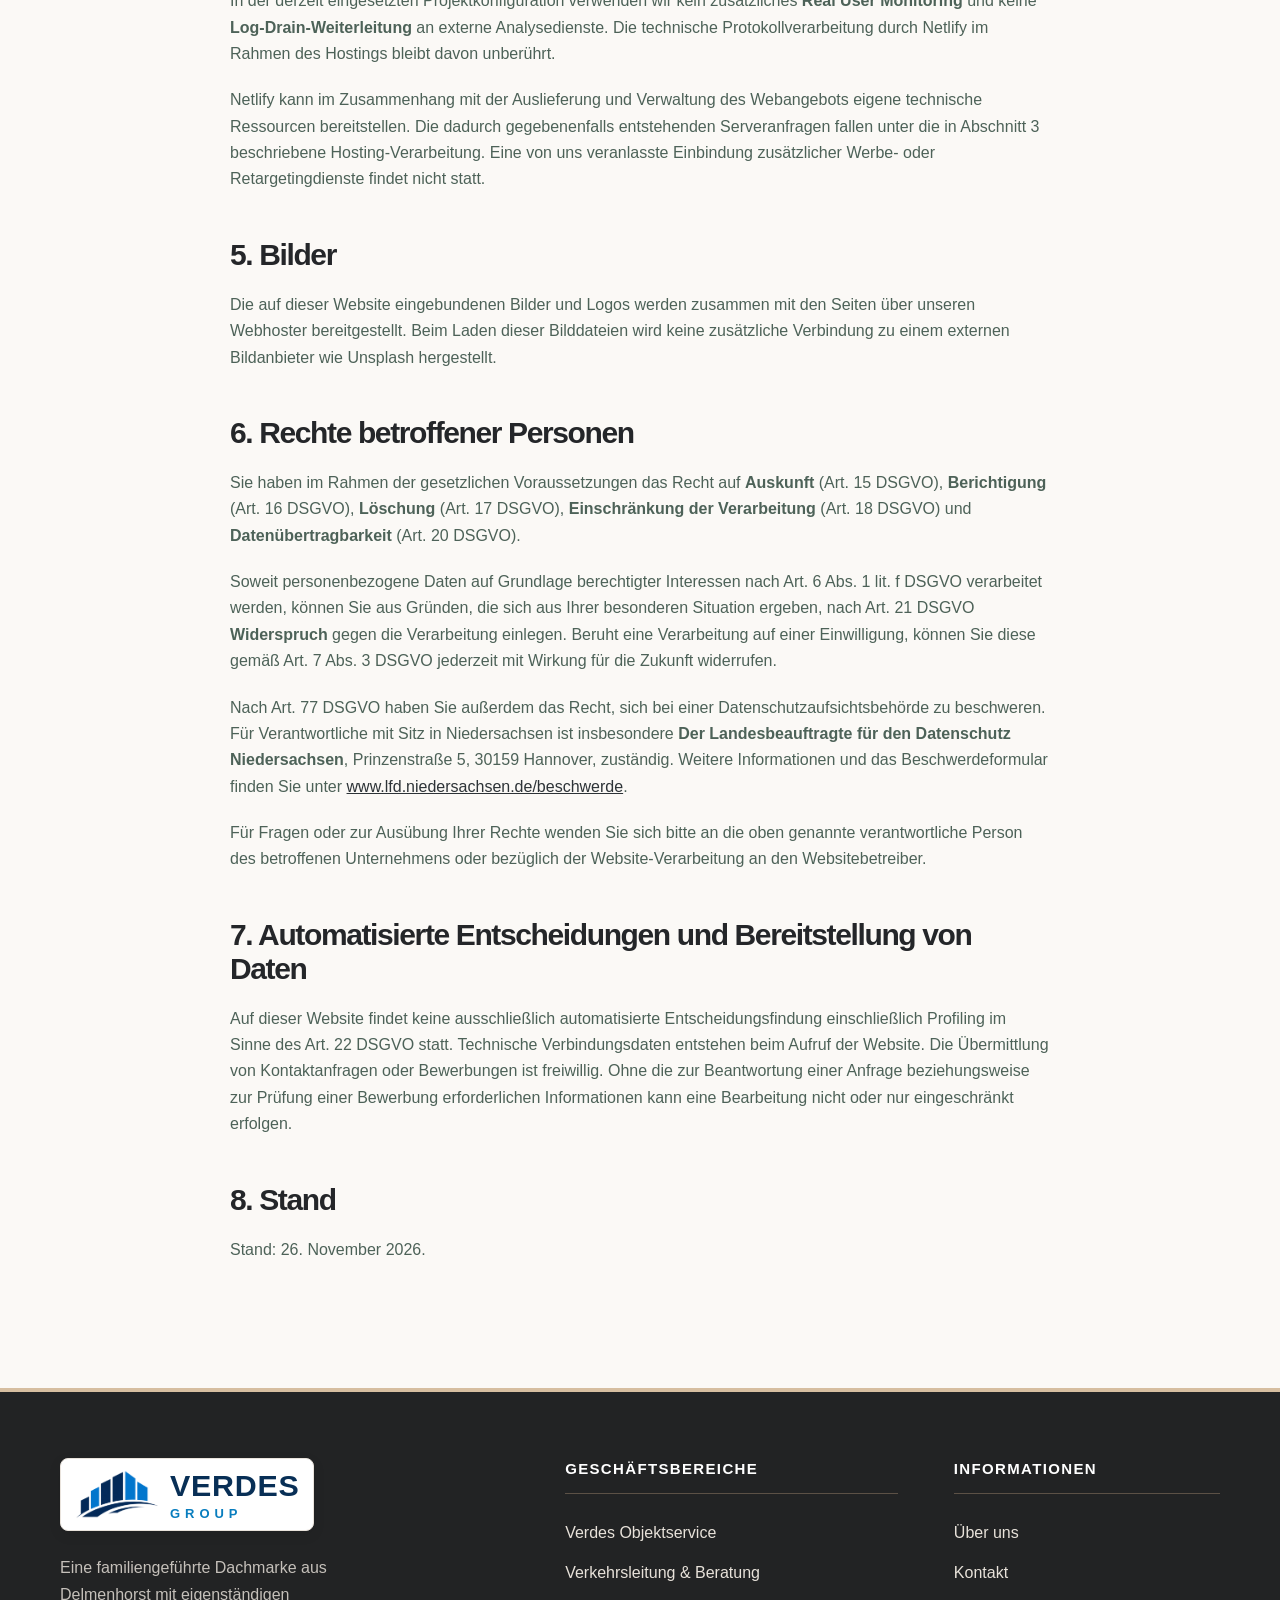
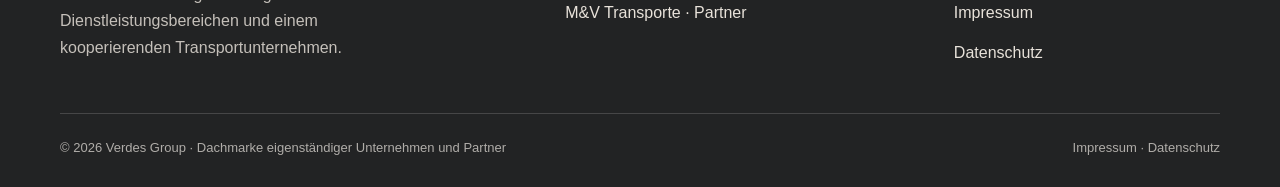
==== commit 0d5a1775: "Rueckrufservice: Verkehrsleitung und M&V mit Telefon, Sprache, Netlify Forms und Datenschutz" ====
--- a/datenschutz/index.html
+++ b/datenschutz/index.html
@@ -18,6 +18,10 @@
 <p><strong>Google Workspace:</strong> Die oben genannten Postfächer von Verdes Verkehrsleiter &amp; Transportberater und M&amp;V Transporte werden über <strong>Google Workspace</strong> betrieben. Google stellt dafür ein <a href="https://cloud.google.com/terms/data-processing-addendum">Cloud Data Processing Addendum (CDPA)</a> bereit, das für die eingesetzte Organisation akzeptiert wurde. Personenbezogene Daten können durch Google oder dessen Unterauftragsverarbeiter auch außerhalb des Europäischen Wirtschaftsraums verarbeitet werden. Für entsprechende Übermittlungen kommen nach den Google-Vertragsbedingungen insbesondere das EU-US Data Privacy Framework für hierunter fallende zertifizierte Empfänger und gegebenenfalls EU-Standardvertragsklauseln in Betracht.</p>
 <p><strong>mail.de:</strong> Das angegebene Postfach von Alexandros Milidis wird über die <strong>mail.de GmbH</strong> betrieben. Nach den <a href="https://mail.de/de/datenschutz/">Datenschutzhinweisen</a> des Anbieters werden Postfachdaten in Deutschland gespeichert. Informationen zu Schutzmaßnahmen bietet mail.de unter <a href="https://mail.de/de/sicherheit/">Sicherheit</a>.</p>
 <p>Die interne Aufbewahrung und Löschung geschäftlicher E-Mails einschließlich möglicher handels- und steuerrechtlicher Aufbewahrungspflichten richtet sich nach dem jeweiligen Verarbeitungszweck und gesetzlichen Vorgaben. Die jeweiligen Unternehmen sind dafür verantwortlich, ihre entsprechenden Lösch- und Zugriffsregelungen umzusetzen.</p>
+<h2 id="rueckruf-datenschutz">2c. Rückrufanfragen über die Website</h2>
+<p>Auf den Seiten von Verdes Verkehrsleiter &amp; Transportberater und M&amp;V Transporte können Sie freiwillig einen Rückruf anfordern. Dafür werden Ihre Telefonnummer, die gewünschte Sprache und die Zuordnung zum ausgewählten Unternehmen verarbeitet. Bei der Übermittlung können außerdem technische Informationen, insbesondere Zeitpunkt und IP-Adresse, verarbeitet werden. Die Angaben dienen ausschließlich der Bearbeitung Ihrer Rückrufanfrage, der damit verbundenen Kontaktaufnahme und dem Schutz vor missbräuchlichen Formularübermittlungen.</p>
+<p>Für die Bearbeitung der Rückrufanfrage ist das jeweilige Unternehmen aus Abschnitt 2 verantwortlich. Rechtsgrundlagen sind bei vertragsbezogenen Anfragen Art. 6 Abs. 1 lit. b DSGVO, bei Anfragen zu einer möglichen Beschäftigung, soweit anwendbar, § 26 BDSG beziehungsweise Art. 6 Abs. 1 lit. b DSGVO sowie bei sonstigen Anfragen Art. 6 Abs. 1 lit. f DSGVO (berechtigtes Interesse an der Bearbeitung der von Ihnen gewünschten Kontaktaufnahme). Für Missbrauchsschutz kommt Art. 6 Abs. 1 lit. f DSGVO in Betracht. Ohne Telefonnummer und Auswahl der Sprache kann der Rückrufdienst nicht genutzt werden. Alternativ können Sie die veröffentlichten Kontaktdaten verwenden.</p>
+<p>Die Formulare werden über <strong>Netlify Forms</strong> des in Abschnitt 3 genannten Hostinganbieters verarbeitet. Eingehende Anfragen können im zugriffsbeschränkten Netlify-Projekt gespeichert und über E-Mail-Benachrichtigungen an die zuständigen Ansprechpartner übermittelt werden. Für die E-Mail-Verarbeitung gelten die Angaben in Abschnitt 2b; für Auftragsverarbeitung und mögliche Drittlandübermittlungen die Angaben in Abschnitt 3. Informationen zur Verarbeitung beim Anbieter finden Sie unter <a href="https://www.netlify.com/privacy/">Netlify Privacy Policy</a>. Die Rückrufdaten werden nach Erledigung gelöscht, sobald keine weitere Speicherung für die Bearbeitung des Anliegens oder aufgrund gesetzlicher Pflichten oder sonstiger zulässiger Gründe erforderlich ist. Dies betrifft auch die beim Formularanbieter gespeicherten Einträge und gegebenenfalls E-Mail-Benachrichtigungen.</p>
 <h2>3. Hosting und Websiteaufrufe</h2>
 <p>Diese Website wird durch <strong>Netlify, Inc.</strong>, 101 2nd Street, San Francisco, CA 94105, USA, gehostet und über ein Content Delivery Network (CDN) ausgeliefert. Bei Seiten- und Dateiabrufen verarbeitet der Anbieter technische Verbindungsdaten, unter anderem IP-Adresse, Datum und Uhrzeit, angeforderte Internetadresse bzw. Ressource, HTTP-Methode und -Statuscode, Antwortdauer, Browser- und Betriebssysteminformationen (User-Agent), gegebenenfalls die Herkunftsseite (Referrer), Cache-Informationen sowie aus der IP-Adresse abgeleitete ungefähre Standortangaben. Diese Datenarten konnten teilweise in der Netlify-Projektverwaltung für einzelne Anfragen eingesehen werden.</p>
 <p>Die Verarbeitung dient der Bereitstellung und sicheren Auslieferung der Website, der Kontrolle von Erreichbarkeit und Leistung sowie der Untersuchung von Fehlern und der Abwehr von Missbrauch. Rechtsgrundlage ist Art. 6 Abs. 1 lit. f DSGVO (berechtigtes Interesse am sicheren und funktionsfähigen Betrieb des Webangebots).</p>
@@ -25,7 +29,7 @@
 <p><strong>Speicherdauer:</strong> Die Aufbewahrungsdauer technischer Protokolle hängt von der jeweiligen Datenart und dem Verarbeitungszweck ab. Wichtige Kriterien sind die Bereitstellung der Website, die Erkennung und Analyse technischer Störungen, die Abwehr von Missbrauch und Sicherheitsvorfällen sowie gegebenenfalls gesetzliche Aufbewahrungspflichten. Für verschiedene Zugriffs-, Betriebs- und Sicherheitsprotokolle können daher unterschiedliche Aufbewahrungsfristen gelten. Die im Netlify-Dashboard sichtbare rückblickende Auswertung über 24 Stunden ist lediglich ein Anzeigezeitraum und keine allgemeine Löschfrist für sämtliche Protokolle.</p>
 <p><strong>Auftragsverarbeitung und mögliche Drittlandübermittlungen:</strong> Netlify stellt ein <a href="https://www.netlify.com/pdf/netlify-dpa.pdf">Data Processing Agreement (DPA)</a> zur Verfügung, das nach den einschlägigen Vertragsbedingungen grundsätzlich durch Verweis einbezogen wird, soweit nichts Abweichendes vereinbart ist. Personenbezogene Daten können durch Netlify oder dessen Unterauftragsverarbeiter auch in den USA oder anderen Staaten außerhalb des Europäischen Wirtschaftsraums verarbeitet werden. Netlify nennt hierfür nach Anwendungsbereich insbesondere das EU-US Data Privacy Framework und EU-Standardvertragsklauseln. Weitere Informationen finden sich in den <a href="https://www.netlify.com/privacy/">Datenschutzhinweisen</a> und im <a href="https://www.netlify.com/trust-center/">Trust Center</a> von Netlify.</p>
 <h2>4. Cookies, Analyse und externe Dienste</h2>
-<p>Die Website ist als statische HTML-Website ohne eigenes Kontaktformular, ohne von uns eingebautes Marketing-Tracking und ohne extern geladene Schriftarten aufgebaut. Insbesondere haben wir kein Google Analytics oder vergleichbares Marketing-Analyseskript eingebunden. Die in Abschnitt 3 beschriebene serverseitige Zugriffsauswertung beim Hostinganbieter findet unabhängig davon statt.</p>
+<p>Die Website ist als statische HTML-Website mit den in Abschnitt 2c beschriebenen Rückrufformularen, ohne von uns eingebautes Marketing-Tracking und ohne extern geladene Schriftarten aufgebaut. Insbesondere haben wir kein Google Analytics oder vergleichbares Marketing-Analyseskript eingebunden. Die in Abschnitt 3 beschriebene serverseitige Zugriffsauswertung beim Hostinganbieter findet unabhängig davon statt.</p>
 <p>In der derzeit eingesetzten Projektkonfiguration verwenden wir kein zusätzliches <strong>Real User Monitoring</strong> und keine <strong>Log-Drain-Weiterleitung</strong> an externe Analysedienste. Die technische Protokollverarbeitung durch Netlify im Rahmen des Hostings bleibt davon unberührt.</p>
 <p>Netlify kann im Zusammenhang mit der Auslieferung und Verwaltung des Webangebots eigene technische Ressourcen bereitstellen. Die dadurch gegebenenfalls entstehenden Serveranfragen fallen unter die in Abschnitt 3 beschriebene Hosting-Verarbeitung. Eine von uns veranlasste Einbindung zusätzlicher Werbe- oder Retargetingdienste findet nicht statt.</p>
 <h2>5. Bilder</h2><p>Die auf dieser Website eingebundenen Bilder und Logos werden zusammen mit den Seiten über unseren Webhoster bereitgestellt. Beim Laden dieser Bilddateien wird keine zusätzliche Verbindung zu einem externen Bildanbieter wie Unsplash hergestellt.</p>
@@ -36,5 +40,5 @@
 <p>Für Fragen oder zur Ausübung Ihrer Rechte wenden Sie sich bitte an die oben genannte verantwortliche Person des betroffenen Unternehmens oder bezüglich der Website-Verarbeitung an den Websitebetreiber.</p>
 <h2>7. Automatisierte Entscheidungen und Bereitstellung von Daten</h2>
 <p>Auf dieser Website findet keine ausschließlich automatisierte Entscheidungsfindung einschließlich Profiling im Sinne des Art. 22 DSGVO statt. Technische Verbindungsdaten entstehen beim Aufruf der Website. Die Übermittlung von Kontaktanfragen oder Bewerbungen ist freiwillig. Ohne die zur Beantwortung einer Anfrage beziehungsweise zur Prüfung einer Bewerbung erforderlichen Informationen kann eine Bearbeitung nicht oder nur eingeschränkt erfolgen.</p>
-<h2>8. Stand</h2><p>Stand: 24. November 2026.</p>
+<h2>8. Stand</h2><p>Stand: 26. November 2026.</p>
 </div></section></main><footer class="footer"><div class="container"><div class="footer-grid"><div class="footer-brand"><a class="brand" href="/" aria-label="Verdes Group Startseite"><img class="brand-symbol" src="/assets/verdes-group-mark-blue.webp" width="810" height="486" alt="" decoding="async"><span class="brand-wordmark" aria-hidden="true"><strong>VERDES</strong><span>GROUP</span></span></a><p>Eine familiengeführte Dachmarke aus Delmenhorst mit eigenständigen Dienstleistungsbereichen und einem kooperierenden Transportunternehmen.</p></div><nav class="footer-links" aria-label="Geschäftsbereiche"><h2>Geschäftsbereiche</h2><a href="/objektservice/">Verdes Objektservice</a><a href="/verkehrsleitung/">Verkehrsleitung &amp; Beratung</a><a href="/mv-transporte/">M&amp;V Transporte · Partner</a></nav><nav class="footer-links" aria-label="Informationen"><h2>Informationen</h2><a href="/ueber-uns/">Über uns</a><a href="/kontakt/">Kontakt</a><a href="/impressum/">Impressum</a><a href="/datenschutz/">Datenschutz</a></nav></div><div class="footer-bottom"><span>© <span id="year">2026</span> Verdes Group · Dachmarke eigenständiger Unternehmen und Partner</span><span><a href="/impressum/">Impressum</a> · <a href="/datenschutz/">Datenschutz</a></span></div></div></footer><script src="/assets/site.js?v=20261123-3" defer></script></body></html>
--- a/assets/styles.css
+++ b/assets/styles.css
@@ -355,3 +355,196 @@
  .site-header .brand-wordmark>span{font-size:.6875rem;letter-spacing:.34em;margin-top:4px}
  .footer .brand-wordmark strong{font-size:1.75rem}
 }
+
+
+/* Verdes Objektservice – bebilderte, responsive Leistungskarten */
+.objektservice-cards{display:grid;grid-template-columns:repeat(3,minmax(0,1fr));gap:20px;align-items:stretch}
+.objektservice-cards .objektservice-card{min-width:0;min-height:0;padding:0;overflow:hidden;display:flex;flex-direction:column;background:#fff;border:1px solid #e1dbd2;border-radius:20px;box-shadow:0 9px 25px rgba(32,33,33,.055)}
+.objektservice-cards .objektservice-card>img{display:block;width:100%;height:auto;aspect-ratio:8/5;object-fit:cover;background:#f2eee8}
+.objektservice-cards .objektservice-card-content{padding:23px 25px 27px;flex:1}
+.objektservice-cards .feature-index{display:inline-block;margin:0 0 12px;font-size:12px;font-weight:800;letter-spacing:.08em;color:#3f7041}
+.objektservice-cards .objektservice-card h3{font-size:clamp(18px,1.5vw,22px);line-height:1.28;margin:0 0 12px;overflow-wrap:anywhere}
+.objektservice-cards .objektservice-card p{font-size:14px;line-height:1.65;color:#636c6b;margin:0}
+.objektservice-cards .objektservice-card-featured{grid-column:1/-1;display:grid;grid-template-columns:minmax(0,1fr) minmax(0,1.5fr);align-items:stretch}
+.objektservice-cards .objektservice-card-featured>img{height:100%;min-height:245px;aspect-ratio:auto}
+.objektservice-cards .objektservice-card-featured .objektservice-card-content{display:flex;flex-direction:column;justify-content:center;padding:26px 36px}
+@media(max-width:960px){.objektservice-cards{grid-template-columns:repeat(2,minmax(0,1fr))}}
+@media(max-width:600px){.objektservice-cards{grid-template-columns:1fr;gap:16px}.objektservice-cards .objektservice-card-featured{display:flex;flex-direction:column}.objektservice-cards .objektservice-card-featured>img{height:auto;min-height:0;aspect-ratio:8/5}.objektservice-cards .objektservice-card-featured .objektservice-card-content{padding:23px 25px 27px}}
+
+
+/* Verdes Verkehrsleitung: erweiterte Leistungen, Ablauf und FAQ, 26.11.2026 */
+.verkehr-service-grid .feature{min-height:250px;box-shadow:0 8px 22px #24272a0b}
+.verkehr-service-grid .feature h3{font-size:clamp(19px,1.8vw,23px);line-height:1.3}
+.verkehr-service-grid .feature p{line-height:1.68;color:#62666a;font-size:14px}
+.verkehr-audience .section-head,.verkehr-process-section .section-head{max-width:820px}
+.verkehr-audience-grid{display:grid;grid-template-columns:repeat(2,minmax(0,1fr));gap:22px}
+.verkehr-audience-panel{border:1px solid #e4ddd3;border-radius:22px;background:#fff;padding:clamp(27px,3vw,42px);min-width:0;box-shadow:0 12px 28px #26262609}
+.verkehr-panel-tag{font-size:11px;letter-spacing:.13em;text-transform:uppercase;color:#96785b;font-weight:800;display:block;margin-bottom:18px}
+.verkehr-audience-panel h3{font-size:clamp(24px,2.5vw,34px);line-height:1.2;color:#292a2d;margin:0 0 22px}
+.verkehr-audience-panel ul{padding-left:19px;margin:0}
+.verkehr-audience-panel li{padding:0 0 12px;color:#5b6063;line-height:1.7}
+.verkehr-audience-panel li:last-child{padding:0}
+.verkehr-audience-panel p{color:#5b6063;line-height:1.75;margin-bottom:15px}
+.verkehr-audience-panel p:last-child{margin-bottom:0}
+.verkehr-audience-panel-dark{background:#303238;border-color:#303238}
+.verkehr-audience-panel-dark h3{color:#fff}
+.verkehr-audience-panel-dark p{color:#e1dad3}
+.verkehr-audience-panel-dark .verkehr-panel-tag{color:#e4c9aa}
+.verkehr-process-grid{display:grid;grid-template-columns:repeat(4,minmax(0,1fr));gap:15px}
+.verkehr-process-step{background:#fff;border:1px solid #e3dcd2;border-radius:18px;padding:26px 23px;min-width:0}
+.verkehr-process-step>span{font-size:13px;font-weight:800;color:#a18160;display:block;margin-bottom:23px}
+.verkehr-process-step h3{font-size:20px;line-height:1.3;margin:0 0 14px;color:#292a2d}
+.verkehr-process-step p{font-size:14px;line-height:1.7;color:#62676a;margin:0}
+.verkehr-process-note{font-size:13px;line-height:1.7;color:#6e6964;margin:20px 0 0;max-width:940px}
+.verkehr-faq-layout{display:grid;grid-template-columns:minmax(0,.85fr) minmax(0,1.15fr);gap:clamp(30px,5vw,75px);align-items:start}
+.verkehr-faq-layout>div:first-child>p{font-size:17px;color:#62676a;line-height:1.7;max-width:37ch;margin-bottom:29px}
+.verkehr-faq-list{display:grid;gap:12px}
+.verkehr-faq-list details{border:1px solid #e1d9ce;border-radius:16px;background:#fff;overflow:hidden}
+.verkehr-faq-list summary{cursor:pointer;padding:20px 25px;font-size:16px;font-weight:750;line-height:1.5;color:#292b2d;list-style:none;display:flex;align-items:center;justify-content:space-between;gap:15px}
+.verkehr-faq-list summary::-webkit-details-marker{display:none}
+.verkehr-faq-list summary:after{content:"+";font-size:24px;font-weight:400;color:#ad8e6c;line-height:1;flex-shrink:0}
+.verkehr-faq-list details[open] summary:after{content:"−"}
+.verkehr-faq-list details p{padding:0 25px 20px;margin:0;font-size:14px;color:#60656a;line-height:1.75}
+@media(max-width:980px){.verkehr-process-grid{grid-template-columns:repeat(2,minmax(0,1fr))}}
+@media(max-width:760px){.verkehr-audience-grid,.verkehr-faq-layout{grid-template-columns:1fr}.verkehr-faq-layout{gap:28px}.verkehr-service-grid .feature{min-height:0}}
+@media(max-width:520px){.verkehr-process-grid{grid-template-columns:1fr}.verkehr-audience-panel{padding:27px 23px}.verkehr-process-step{padding:24px 23px}.verkehr-faq-list summary{padding:18px 20px;font-size:15px}.verkehr-faq-list details p{padding:0 20px 18px}}
+
+.verkehr-maps-link{margin:15px 0 24px;font-size:14px;line-height:1.65}
+.verkehr-maps-link a{color:#7b5b37;font-weight:750;text-decoration:underline;text-underline-offset:4px}
+.verkehr-maps-link a:hover{color:#343333}
+
+
+/* Verkehrsleitung: bebilderte Dienstleistungen und Praxis / Elektro-Sprinter */
+.verkehr-service-grid{align-items:stretch}
+.verkehr-service-grid .verkehr-feature-card{padding:0;min-height:0;display:flex;flex-direction:column;overflow:hidden;border:1px solid #e2d9ce;border-radius:20px;background:#fff;box-shadow:0 8px 26px rgba(27,30,34,.065)}
+.verkehr-service-grid .verkehr-feature-card>img{width:100%;height:auto;aspect-ratio:12/7;object-fit:cover;display:block;background:#e6e9e7}
+.verkehr-service-grid .verkehr-feature-body{flex:1;padding:24px 27px 28px}
+.verkehr-service-grid .verkehr-feature-body .feature-index{margin:0 0 14px;font-weight:800;color:#987858}
+.verkehr-service-grid .verkehr-feature-body h3{font-size:clamp(20px,1.6vw,23px);line-height:1.28;margin-bottom:12px}
+.verkehr-service-grid .verkehr-feature-body p{font-size:14px;line-height:1.7}
+.verkehr-electric-section{background:#f5f2ed}
+.verkehr-electric-panel{display:grid;grid-template-columns:minmax(0,1.18fr) minmax(0,.82fr);border-radius:24px;background:#292d34;overflow:hidden;box-shadow:0 17px 48px rgba(30,30,30,.12)}
+.verkehr-electric-copy{padding:clamp(32px,4vw,56px);color:#fff}
+.verkehr-electric-copy .eyebrow{color:#e3c59d}
+.verkehr-electric-copy h2{font-size:clamp(30px,3vw,43px);line-height:1.12;color:#fff;max-width:660px}
+.verkehr-electric-copy p{color:#e6e1da;font-size:15px;line-height:1.78;max-width:70ch}
+.verkehr-electric-copy p strong{color:#fff}
+.verkehr-electric-copy .verkehr-electric-small{font-size:13px;color:#c9c7c3}
+.verkehr-electric-copy .btn{margin-top:10px}
+.verkehr-electric-gallery{display:flex;flex-direction:column;justify-content:center;gap:16px;padding:26px 24px 20px;background:#383c43}
+.verkehr-electric-gallery figure{margin:0;border-radius:12px;overflow:hidden;background:#eef2f3}
+.verkehr-electric-gallery img{display:block;width:100%;height:auto;aspect-ratio:680/292;object-fit:cover}
+.verkehr-electric-note{font-size:11px;line-height:1.55;color:#d4d5d6}
+.verkehr-language-section{background:#fff}
+.verkehr-language-box{display:grid;grid-template-columns:1.4fr .6fr;gap:36px;align-items:center;border-top:1px solid #e3ddd5;border-bottom:1px solid #e3ddd5;padding:34px 0}
+.verkehr-language-box h2{font-size:clamp(27px,2.8vw,39px);line-height:1.2;margin:9px 0 15px}
+.verkehr-language-box p{font-size:15px;color:#60656b;line-height:1.75;margin:0}
+.verkehr-language-tags{display:grid;gap:11px}
+.verkehr-language-tags>span{display:block;padding:10px 16px;border:1px solid #dfd5c8;border-radius:100px;background:#faf8f5;color:#403f40;font-weight:750;font-size:15px;text-align:center}
+.verkehr-practice-section{background:#fbfaf8}
+.verkehr-practice-section .section-head{max-width:840px}
+.verkehr-practice-grid{display:grid;grid-template-columns:repeat(2,minmax(0,1fr));gap:23px}
+.verkehr-practice-card{padding:clamp(26px,3.4vw,42px);background:#fff;border:1px solid #e2dbd1;border-radius:21px;box-shadow:0 8px 26px #2525250b}
+.verkehr-practice-count{display:block;font-size:11px;color:#a2805c;font-weight:800;letter-spacing:.12em;text-transform:uppercase;margin-bottom:19px}
+.verkehr-practice-card h3{font-size:clamp(24px,2.5vw,31px);line-height:1.2;margin:0 0 19px;color:#292b2d}
+.verkehr-practice-card p{font-size:15px;line-height:1.76;color:#5e6468;margin:0}
+.verkehr-profile-photo{display:block;width:min(100%,460px);height:auto;margin-top:24px;border-radius:12px;border:1px solid #e4dcd2;box-shadow:0 10px 30px #22222213}
+.verkehr-faq-list details a{text-decoration:underline;text-underline-offset:3px;color:#876443}
+@media(max-width:940px){.verkehr-electric-panel{grid-template-columns:1fr}.verkehr-electric-gallery{display:grid;grid-template-columns:repeat(2,minmax(0,1fr));gap:12px}.verkehr-electric-note{grid-column:1/-1}}
+@media(max-width:760px){.verkehr-practice-grid,.verkehr-language-box{grid-template-columns:1fr}.verkehr-language-box{gap:24px}.verkehr-language-tags{grid-template-columns:1fr}.verkehr-service-grid .verkehr-feature-body{padding:23px 25px 27px}}
+@media(max-width:530px){.verkehr-electric-copy{padding:29px 22px}.verkehr-electric-gallery{grid-template-columns:1fr;padding:20px}.verkehr-electric-note{grid-column:auto}.verkehr-practice-card{padding:29px 23px}.verkehr-service-grid .verkehr-feature-card>img{aspect-ratio:12/7}.verkehr-language-tags>span{font-size:14px}}
+
+
+/* M&V Transporte – Fuhrpark und bebilderte Leistungen */
+.mv-hero-partner-note{font-size:14px;line-height:1.6;color:#716b65;margin:0 0 20px;max-width:54ch}
+.mv-fleet-visual{box-shadow:0 12px 35px #2223240d}
+.mv-fleet-visual>img{width:100%;height:auto;aspect-ratio:8/5;object-fit:cover}
+.mv-fleet-visual>figcaption{display:flex;align-items:center;justify-content:space-between;gap:18px;padding:12px 18px;font-size:13px;background:#fff}
+.mv-fleet-visual>figcaption>img{width:52px;height:52px;object-fit:contain;flex-shrink:0}
+.mv-strength-strip{background:#f7f4ef;padding:30px 0;border-bottom:1px solid #e3dcd3}
+.mv-strength-grid{display:grid;grid-template-columns:repeat(3,minmax(0,1fr));gap:16px}
+.mv-strength-grid>article{display:flex;gap:16px;align-items:flex-start;background:#fff;border:1px solid #e2d9ce;border-radius:17px;padding:23px 20px;min-width:0}
+.mv-strength-icon{width:44px;height:44px;border-radius:11px;display:grid;place-items:center;background:#f3e9d9;color:#957348;flex-shrink:0}
+.mv-strength-icon svg{width:26px;height:26px}
+.mv-strength-grid h2{font-size:18px;line-height:1.25;letter-spacing:-.025em;margin:0 0 7px}
+.mv-strength-grid p{font-size:13px;line-height:1.6;color:#656462;margin:0}
+.mv-services-section{scroll-margin-top:90px}
+.mv-services-section .section-head{max-width:820px}
+.mv-service-grid{align-items:stretch}
+.mv-service-grid .mv-service-card{padding:0;min-width:0;min-height:0;display:flex;flex-direction:column;overflow:hidden;background:#fff;border:1px solid #e1d9ce;border-radius:21px;box-shadow:0 8px 26px #24272a0b}
+.mv-service-grid .mv-service-card>img{display:block;width:100%;height:auto;aspect-ratio:12/7;object-fit:cover}
+.mv-service-body{padding:25px 27px 29px;flex:1}
+.mv-service-body .feature-index{margin:0 0 15px}
+.mv-service-body h3{font-size:clamp(20px,1.7vw,23px);line-height:1.28;margin:0 0 13px;overflow-wrap:anywhere}
+.mv-service-body p{font-size:14px;line-height:1.72;color:#62666a;margin:0}
+.mv-service-image-note{font-size:12px;color:#716b65;line-height:1.6;margin:15px 0 0}
+@media(max-width:960px){.mv-strength-grid{grid-template-columns:1fr;gap:12px}.mv-strength-grid>article{padding:18px 22px}}
+@media(max-width:760px){.mv-service-grid{grid-template-columns:1fr;gap:18px}.mv-service-body{padding:23px 25px 27px}.mv-fleet-visual>figcaption{padding:10px 15px}.mv-strength-strip{padding:22px 0}}
+
+/* M&V contact languages: complete labels and a separate Greek row */
+.mv-contact-languages{display:flex;flex-direction:column;gap:8px;margin-top:16px;max-width:100%}
+.mv-contact-languages .mv-language-row{display:flex;flex-wrap:wrap;gap:8px;align-items:center;margin:0}
+.mv-contact-languages .mv-language-row span{display:inline-flex;align-items:center;white-space:nowrap;line-height:1.4;max-width:100%;box-sizing:border-box}
+
+
+/* Mehrsprachige Karriere- und Verkehrsleiterseiten */
+.language-choice{display:flex;flex-wrap:wrap;align-items:center;gap:9px;margin:0 0 24px}
+.language-choice a{display:inline-flex;align-items:center;justify-content:center;min-height:40px;max-width:100%;padding:8px 16px;border:1px solid #d8cbbb;border-radius:999px;background:#fff;color:#403a33;font-size:13px;font-weight:750;line-height:1.4;white-space:nowrap;transition:background .18s,color .18s}
+.language-choice a:hover{background:#f1eae0}
+.language-choice a[aria-current="page"]{background:#282a2c;border-color:#282a2c;color:#fff}
+.mv-apply-language{margin-top:24px}
+.mv-apply-language>strong{display:block;font-size:14px;margin-bottom:10px}
+.mv-apply-language .language-choice{margin:0 0 15px;gap:8px}
+.verkehr-language-tags>a{display:flex;justify-content:center;align-items:center;gap:10px;padding:10px 16px;border:1px solid #dfd5c8;border-radius:100px;background:#faf8f5;color:#403f40;font-weight:750;font-size:15px;text-align:center}
+.verkehr-language-tags>a:hover{background:#eee6d9}
+.verkehr-language-tags>a span{font-size:13px;color:#8e6c48}
+.language-header .nav{gap:20px;min-height:82px}
+.language-header .language-back{font-weight:750;font-size:14px;text-align:right;max-width:50%;line-height:1.5;overflow-wrap:anywhere}
+.language-header .language-back:hover{text-decoration:underline}
+.localized-hero{padding-top:42px}
+.localized-language-label{font-size:12px;font-weight:750;color:#79654e;margin:0 0 10px}
+.localized-hero .page-hero-grid{margin-top:34px;align-items:center}
+.localized-hero h1{font-size:clamp(34px,4.2vw,63px);overflow-wrap:break-word;line-height:1.13}
+.localized-hero .lead{font-size:clamp(17px,1.8vw,20px)}
+.localized-hero .btn{white-space:normal;text-align:center}
+.localized-hero .service-visual>img{width:100%;height:auto;object-fit:contain}
+.localized-two{display:grid;grid-template-columns:repeat(2,minmax(0,1fr));gap:22px;align-items:stretch}
+.localized-panel{background:#fff;border:1px solid #e1d9ce;border-radius:22px;padding:clamp(24px,3vw,38px);min-width:0}
+.localized-panel h2{font-size:clamp(26px,2.6vw,36px);line-height:1.2;margin:0 0 18px}
+.localized-panel h3{font-size:clamp(21px,2vw,26px);line-height:1.28}
+.localized-panel p,.localized-panel li{font-size:15px;line-height:1.75;color:#565b60}
+.localized-panel p:last-child,.localized-panel ul:last-child{margin-bottom:0}
+.localized-panel ul{padding-left:20px}
+.localized-panel li+li{margin-top:10px}
+.localized-steps{display:grid;grid-template-columns:repeat(3,minmax(0,1fr));gap:16px}
+.localized-steps article{background:#fff;border:1px solid #e1d9ce;padding:25px;border-radius:18px;min-width:0}
+.localized-steps article span{font-size:12px;font-weight:800;color:#997859;display:block;margin-bottom:16px}
+.localized-steps article p{margin:0;font-size:15px;color:#4f5559}
+.localized-apply{max-width:810px;margin:26px 0 0}
+.localized-email{margin:14px 0 10px;overflow-wrap:anywhere}
+.localized-email a,.localized-privacy a{text-decoration:underline;text-underline-offset:3px}
+.localized-privacy,.localized-panel .localized-privacy{font-size:13px;color:#6c6862;line-height:1.7}
+.language-footer{padding:28px 0}
+.language-footer .footer-bottom{margin:0;padding-top:0;border-top:0;flex-wrap:wrap}
+.language-footer .footer-bottom a{display:inline}
+@media(max-width:760px){.localized-two,.localized-steps{grid-template-columns:1fr}.localized-hero .page-hero-grid{grid-template-columns:1fr;margin-top:22px}.localized-hero{padding-top:28px}.language-header .nav{min-height:70px}.language-header .language-back{font-size:12px}.localized-panel{padding:25px}.localized-steps article{padding:22px}}
+@media(max-width:420px){.language-choice{gap:6px}.language-choice a{padding:7px 12px;font-size:12px}.language-header .nav{gap:10px}.language-header .brand{gap:8px}}
+
+/* Rueckruf: zwei Angaben, eigenstaendige Formulare, responsive */
+.callback-section{scroll-margin-top:100px;background:#faf8f5}
+.callback-panel{display:grid;grid-template-columns:minmax(0,.9fr) minmax(0,1.1fr);gap:clamp(28px,5vw,70px);align-items:center;border:1px solid #e1d9ce;border-radius:24px;padding:clamp(26px,4vw,52px);background:#fff;box-shadow:0 12px 35px #27252309}
+.callback-intro{min-width:0}
+.callback-intro h2{font-size:clamp(29px,3.3vw,44px);line-height:1.13;margin:12px 0 20px;overflow-wrap:break-word}
+.callback-intro p{font-size:16px;line-height:1.7;color:#5b5e60;max-width:42ch}
+.callback-intro .callback-direct{font-size:13px;line-height:1.8;margin-bottom:0}
+.callback-direct a,.callback-privacy a,.callback-short-link a{color:#775b3d;text-decoration:underline;text-underline-offset:3px}
+.callback-form{min-width:0;display:flex;flex-direction:column;align-items:stretch;gap:17px;margin:0}
+.callback-field{display:grid;gap:7px;min-width:0}
+.callback-field label{font-size:14px;font-weight:750;color:#373635}
+.callback-field input,.callback-field select{width:100%;min-width:0;min-height:50px;padding:12px 15px;border:1px solid #d9d1c6;border-radius:10px;background:#fff;font-family:inherit;font-size:16px;color:#292a2c}
+.callback-field input:focus,.callback-field select:focus{outline:2px solid #a98a68;outline-offset:2px}
+.callback-privacy{font-size:12px;line-height:1.65;color:#6c6660;margin:0}
+.callback-form .btn{align-self:flex-start;max-width:100%;white-space:normal;text-align:center}
+.callback-form [hidden]{display:none!important}
+.callback-short-link{font-size:13px;margin:15px 0 0}
+@media(max-width:760px){.callback-panel{grid-template-columns:1fr;gap:26px;padding:26px 22px}.callback-form .btn{width:100%}.callback-section{scroll-margin-top:85px}.callback-intro p{max-width:none}}
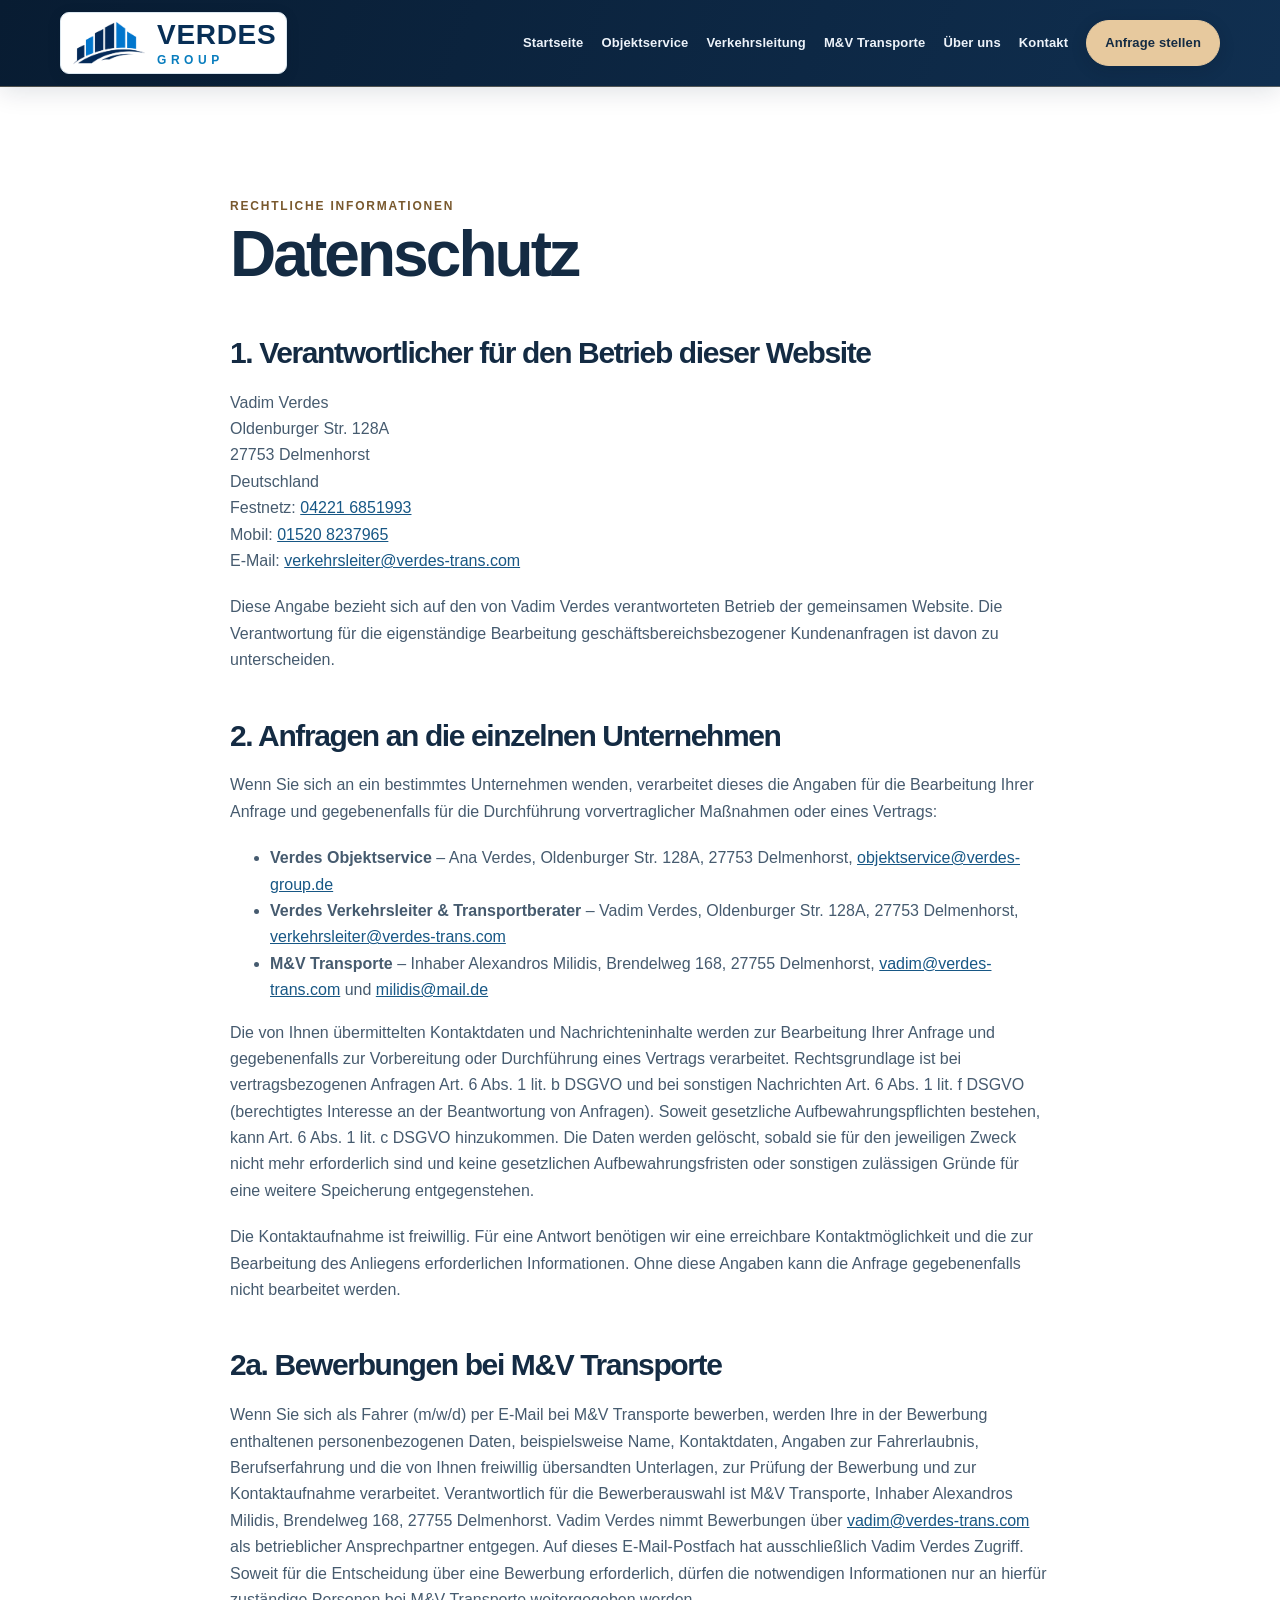
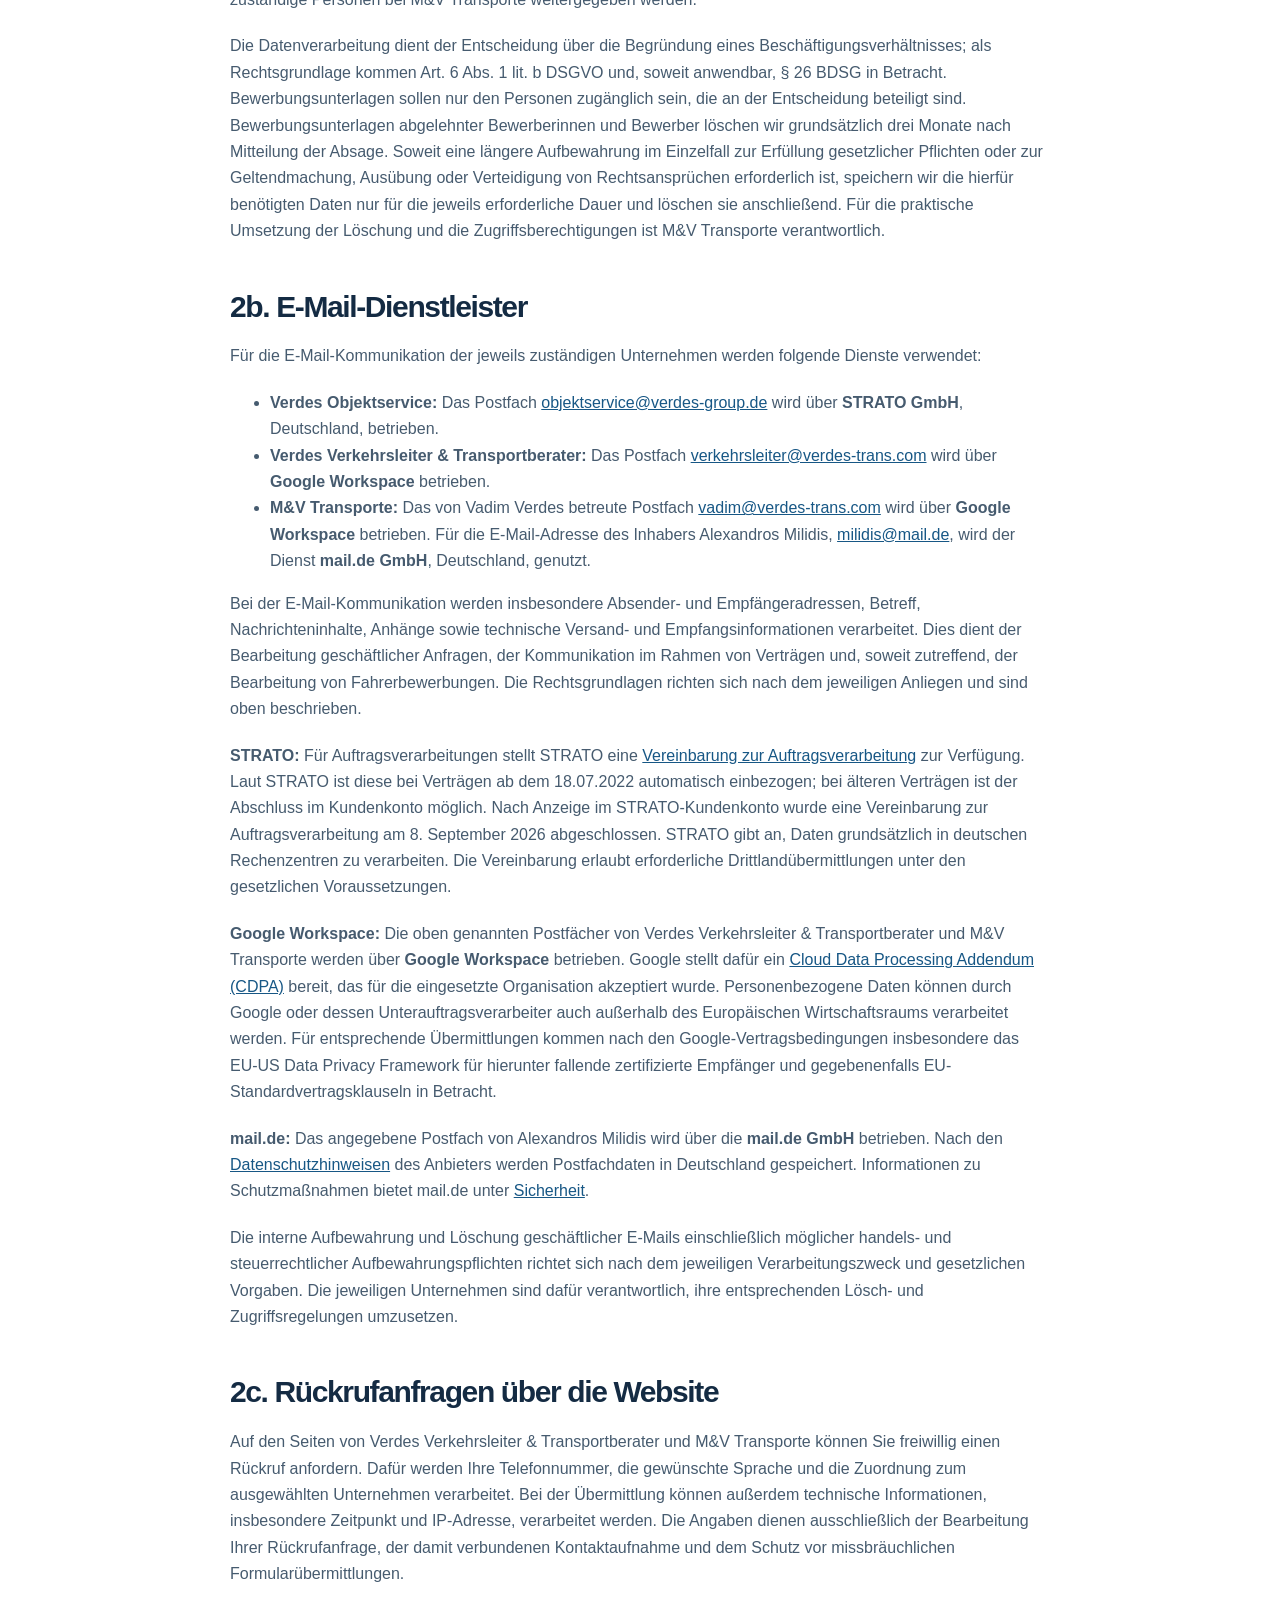
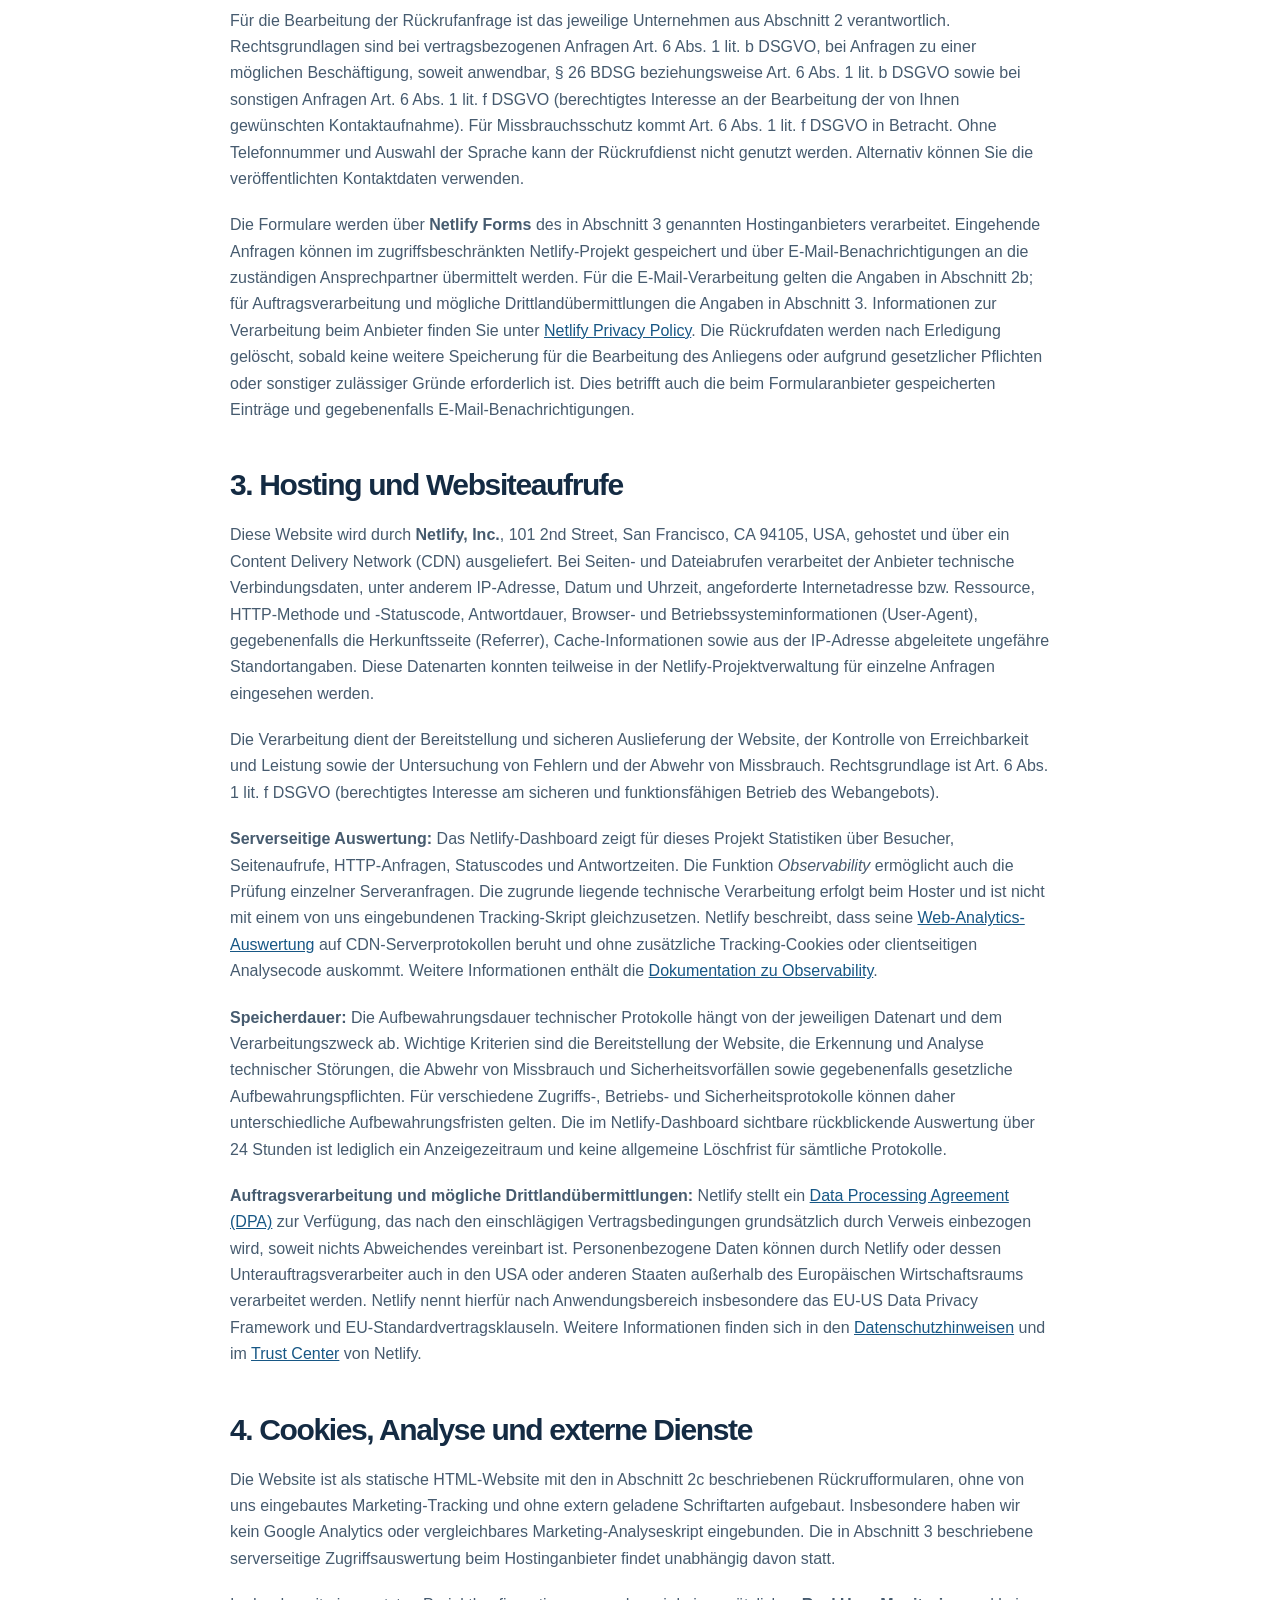
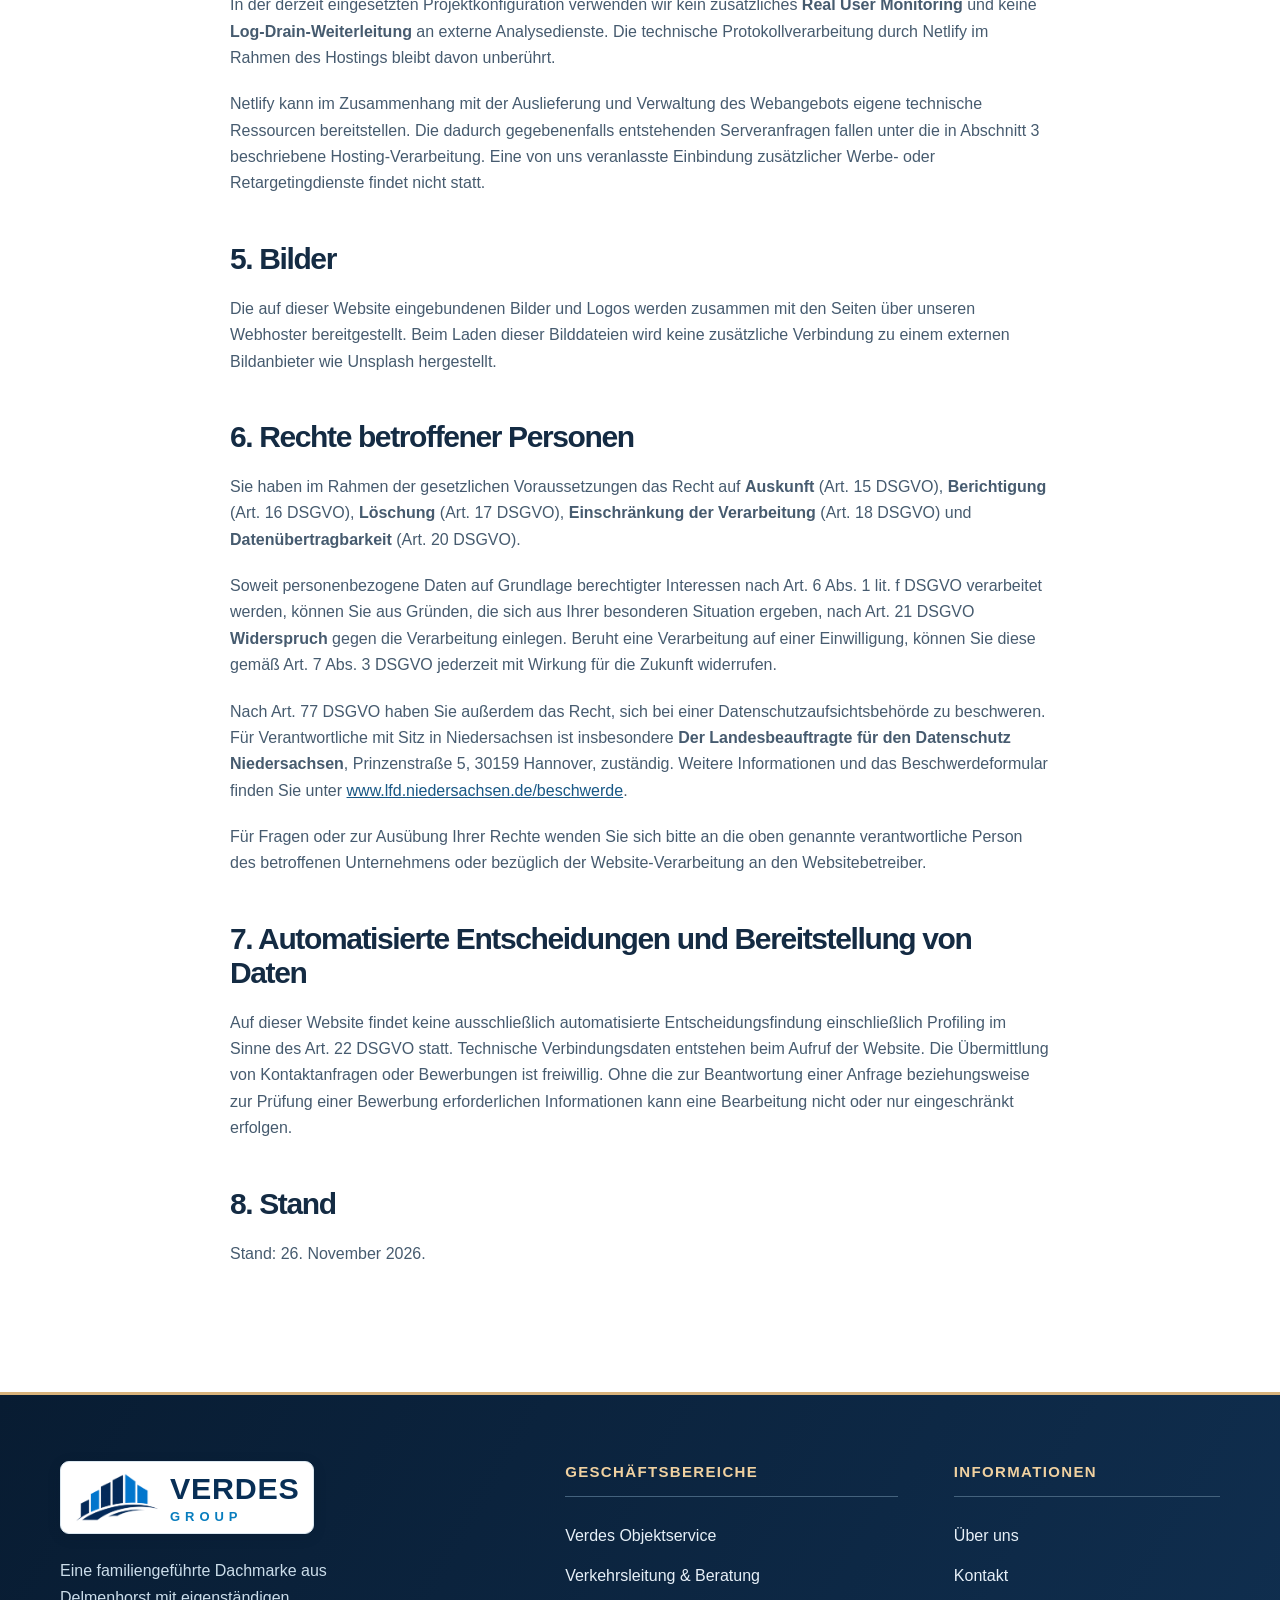
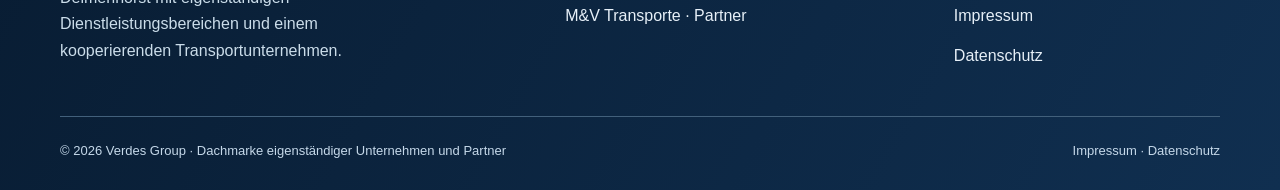
==== commit 121de14d: "Verdes Group: modernes Navy-Ivory Design fuer alle Seiten und konkretere Startseitenbeschreibung" ====
--- a/datenschutz/index.html
+++ b/datenschutz/index.html
@@ -1,4 +1,4 @@
-<!doctype html><html lang="de"><head><meta charset="utf-8"><meta name="viewport" content="width=device-width,initial-scale=1"><meta name="theme-color" content="#252525"><meta name="description" content="Hinweise zum Datenschutz auf der Website der Verdes Group."><title>Datenschutz | Verdes Group</title><link rel="icon" type="image/png" href="/assets/verdes-group-icon-blue.png"><link rel="stylesheet" href="/assets/styles.css?v=20261124-1"><link rel="canonical" href="https://verdes-group.de/datenschutz/"><meta name="robots" content="index,follow,max-image-preview:large"><meta property="og:type" content="website"><meta property="og:locale" content="de_DE"><meta property="og:site_name" content="Verdes Group"><meta property="og:title" content="Datenschutz | Verdes Group"><meta property="og:description" content="Hinweise zum Datenschutz auf der Website der Verdes Group."><meta property="og:url" content="https://verdes-group.de/datenschutz/"><meta property="og:image" content="https://verdes-group.de/assets/images/verdes-group-unternehmen-v2.webp"><meta property="og:image:width" content="1671"><meta property="og:image:height" content="941"><meta property="og:image:alt" content="Verdes Group"><meta name="twitter:card" content="summary_large_image"></head><body><a class="skip" href="#inhalt">Zum Inhalt springen</a><header class="site-header"><div class="container nav"><a class="brand" href="/" aria-label="Verdes Group Startseite"><img class="brand-symbol" src="/assets/verdes-group-mark-blue.webp" width="810" height="486" alt="" decoding="async"><span class="brand-wordmark" aria-hidden="true"><strong>VERDES</strong><span>GROUP</span></span></a><button class="menu-button" type="button" aria-label="Menü öffnen" aria-controls="navigation" aria-expanded="false">☰</button><nav id="navigation" class="nav-links" aria-label="Hauptnavigation"><a href="/">Startseite</a><a href="/objektservice/">Objektservice</a><a href="/verkehrsleitung/">Verkehrsleitung</a><a href="/mv-transporte/">M&amp;V Transporte</a><a href="/ueber-uns/">Über uns</a><a href="/kontakt/">Kontakt</a><a class="nav-cta" href="/kontakt/">Anfrage stellen</a></nav></div></header><main id="inhalt"><section class="section"><div class="container prose"><span class="eyebrow">Rechtliche Informationen</span><h1 style="font-size:clamp(42px,5vw,64px)">Datenschutz</h1>
+<!doctype html><html lang="de"><head><meta charset="utf-8"><meta name="viewport" content="width=device-width,initial-scale=1"><meta name="theme-color" content="#0b2540"><meta name="description" content="Hinweise zum Datenschutz auf der Website der Verdes Group."><title>Datenschutz | Verdes Group</title><link rel="icon" type="image/png" href="/assets/verdes-group-icon-blue.png"><link rel="stylesheet" href="/assets/styles.css?v=20261124-1"><link rel="stylesheet" href="/assets/brand-navy.css?v=20261127-1"><link rel="canonical" href="https://verdes-group.de/datenschutz/"><meta name="robots" content="index,follow,max-image-preview:large"><meta property="og:type" content="website"><meta property="og:locale" content="de_DE"><meta property="og:site_name" content="Verdes Group"><meta property="og:title" content="Datenschutz | Verdes Group"><meta property="og:description" content="Hinweise zum Datenschutz auf der Website der Verdes Group."><meta property="og:url" content="https://verdes-group.de/datenschutz/"><meta property="og:image" content="https://verdes-group.de/assets/images/verdes-group-unternehmen-v2.webp"><meta property="og:image:width" content="1671"><meta property="og:image:height" content="941"><meta property="og:image:alt" content="Verdes Group"><meta name="twitter:card" content="summary_large_image"></head><body data-brand="group"><a class="skip" href="#inhalt">Zum Inhalt springen</a><header class="site-header"><div class="container nav"><a class="brand" href="/" aria-label="Verdes Group Startseite"><img class="brand-symbol" src="/assets/verdes-group-mark-blue.webp" width="810" height="486" alt="" decoding="async"><span class="brand-wordmark" aria-hidden="true"><strong>VERDES</strong><span>GROUP</span></span></a><button class="menu-button" type="button" aria-label="Menü öffnen" aria-controls="navigation" aria-expanded="false">☰</button><nav id="navigation" class="nav-links" aria-label="Hauptnavigation"><a href="/">Startseite</a><a href="/objektservice/">Objektservice</a><a href="/verkehrsleitung/">Verkehrsleitung</a><a href="/mv-transporte/">M&amp;V Transporte</a><a href="/ueber-uns/">Über uns</a><a href="/kontakt/">Kontakt</a><a class="nav-cta" href="/kontakt/">Anfrage stellen</a></nav></div></header><main id="inhalt"><section class="section"><div class="container prose"><span class="eyebrow">Rechtliche Informationen</span><h1 style="font-size:clamp(42px,5vw,64px)">Datenschutz</h1>
 <h2>1. Verantwortlicher für den Betrieb dieser Website</h2><p>Vadim Verdes<br>Oldenburger Str. 128A<br>27753 Delmenhorst<br>Deutschland<br>Festnetz: <a href="tel:+4942216851993">04221 6851993</a><br>Mobil: <a href="tel:+4915208237965">01520 8237965</a><br>E-Mail: <a href="mailto:verkehrsleiter@verdes-trans.com">verkehrsleiter@verdes-trans.com</a></p>
 <p>Diese Angabe bezieht sich auf den von Vadim Verdes verantworteten Betrieb der gemeinsamen Website. Die Verantwortung für die eigenständige Bearbeitung geschäftsbereichsbezogener Kundenanfragen ist davon zu unterscheiden.</p>
 <h2>2. Anfragen an die einzelnen Unternehmen</h2><p>Wenn Sie sich an ein bestimmtes Unternehmen wenden, verarbeitet dieses die Angaben für die Bearbeitung Ihrer Anfrage und gegebenenfalls für die Durchführung vorvertraglicher Maßnahmen oder eines Vertrags:</p>
--- a/assets/styles.css
+++ b/assets/styles.css
@@ -548,3 +548,14 @@
 .callback-form [hidden]{display:none!important}
 .callback-short-link{font-size:13px;margin:15px 0 0}
 @media(max-width:760px){.callback-panel{grid-template-columns:1fr;gap:26px;padding:26px 22px}.callback-form .btn{width:100%}.callback-section{scroll-margin-top:85px}.callback-intro p{max-width:none}}
+
+/* Localized callback confirmation */
+.callback-form[hidden],.callback-confirmation[hidden],.callback-status[hidden]{display:none!important}
+.callback-form .btn:disabled{opacity:.65;cursor:wait}
+.callback-status{margin:0;font-size:14px;line-height:1.6;color:#5b5e60}
+.callback-status.callback-error{color:#8b3028}
+.callback-confirmation{min-width:0;padding:clamp(23px,3vw,35px);border:1px solid #d8e1d9;border-radius:18px;background:#f7faf7;align-self:stretch;display:flex;flex-direction:column;justify-content:center;align-items:flex-start;gap:13px}
+.callback-confirmation:focus{outline:2px solid #a98a68;outline-offset:3px}
+.callback-confirmation-icon{display:grid;place-items:center;background:#e6eee6;color:#365b42;width:49px;height:49px;border-radius:50%}
+.callback-confirmation h3{margin:0;font-size:clamp(23px,2.2vw,30px);line-height:1.25;color:#292b2d;overflow-wrap:break-word}
+.callback-confirmation p{margin:0;color:#4d5950;font-size:16px;line-height:1.7}
--- a/assets/brand-navy.css
+++ b/assets/brand-navy.css
@@ -0,0 +1,278 @@
+/* Verdes Group | Navy & Ivory visual system | 27.11.2026
+   Visual layer only. Existing layout, imagery, navigation and form logic remain intact. */
+:root{
+  --ink:#142b43;--ink2:#41576b;--forest:#164b78;--forest2:#175785;
+  --lime:#e6c99a;--mint:#eaf1f7;--paper:#fff;--warm:#f5f3ee;
+  --line:#d7e2eb;--white:#fff;--shadow:0 18px 48px rgba(12,39,66,.10);
+  --navy:#0b2540;--navy-deep:#081c32;--navy-light:#194c77;
+  --gold:#d7b27b;--gold-ink:#79592e;--soft-blue:#eef4f9;
+  --copy:#465b6f;--muted-copy:#586d80;
+  --brand-accent:#175785;--brand-pale:#edf4fa;--brand-border:#c8ddeb;
+}
+body[data-brand="objektservice"]{
+  --brand-accent:#205d49;--brand-pale:#edf5f0;--brand-border:#c5dbd0;
+}
+body[data-brand="mv"]{
+  --brand-accent:#234f70;--brand-pale:#edf3f7;--brand-border:#c8dae6;
+}
+body{background:var(--paper);color:var(--ink)}
+h1,h2,h3{color:var(--ink)}
+.lead,.section-head p,.premium-services .section-head p{color:var(--copy)}
+.eyebrow{color:var(--gold-ink);letter-spacing:.15em}
+.muted,.fineprint{color:var(--muted-copy)}
+.light{color:#d5e5f2}
+main>section[id]{scroll-margin-top:108px}
+a:focus-visible,button:focus-visible,input:focus-visible,select:focus-visible,summary:focus-visible{
+  outline:3px solid #5288b4;outline-offset:4px
+}
+/* Shared navigation: navy, clear active state, one contrasting primary action. */
+.site-header{
+  background:linear-gradient(110deg,#081c32 0%,#102f50 100%);
+  border-bottom:1px solid rgba(215,178,123,.34);
+  box-shadow:0 5px 24px rgba(8,28,50,.12)
+}
+.site-header .nav{min-height:86px;gap:18px}
+.site-header .brand,.footer .brand{
+  background:#fff;border-color:#dbe7ef;border-radius:9px;
+  box-shadow:0 3px 14px rgba(5,22,40,.12)
+}
+.site-header .nav-links a{color:#edf3fa}
+.site-header .nav-links a:hover,.site-header .nav-links a.active{color:#f2d6ab}
+.site-header .nav-links a.active:not(.nav-cta){position:relative}
+.site-header .nav-links a.active:not(.nav-cta)::after{
+  content:"";position:absolute;height:2px;border-radius:4px;
+  background:var(--gold);left:0;right:0;bottom:-8px
+}
+.site-header .nav-links .nav-cta{
+  background:#e7c99e;color:#142b43;border:1px solid #e7c99e;
+  box-shadow:0 4px 16px rgba(4,19,34,.16)
+}
+.site-header .nav-links .nav-cta:hover{background:#f4dfbf;color:#142b43}
+.site-header .menu-button{background:#173c60;color:#fff;border-color:#587896}
+.language-header .language-back{color:#eef5fc}
+.language-header .language-back:hover{color:#f2d6ab}
+/* Buttons: brand colors in each area, matching outlines and restrained motion. */
+.btn{
+  border-radius:11px;font-weight:750;
+  transition:transform .18s ease,background .18s ease,box-shadow .18s ease,color .18s ease
+}
+.btn-primary{background:var(--brand-accent);border-color:var(--brand-accent);color:#fff;box-shadow:0 5px 15px rgba(13,48,80,.12)}
+.btn-primary:hover{background:#0b3558;border-color:#0b3558;color:#fff;box-shadow:0 8px 20px rgba(13,48,80,.18)}
+body[data-brand="objektservice"] .btn-primary:hover{background:#154635;border-color:#154635}
+.btn-outline{background:#fff;border-color:var(--brand-border);color:var(--brand-accent)}
+.btn-outline:hover{background:var(--brand-pale);border-color:var(--brand-accent);color:var(--brand-accent)}
+.btn-lime,.btn-partner{background:#e7c99e;border-color:#e7c99e;color:#142b43;box-shadow:0 4px 14px rgba(8,28,50,.12)}
+.btn-lime:hover,.btn-partner:hover{background:#f3dfbd;border-color:#f3dfbd;color:#142b43}
+/* Homepage: confident editorial hero, existing image in its original proportions. */
+.premium-hero{
+  background:radial-gradient(ellipse at 92% 12%,rgba(63,137,190,.20),transparent 55%),
+             linear-gradient(115deg,#081c32 3%,#102f50 54%,#194c77 100%);
+  border-bottom:0;color:#fff;isolation:isolate
+}
+.premium-hero::before{
+  content:"";position:absolute;inset:0;z-index:-1;pointer-events:none;
+  background:repeating-linear-gradient(128deg,transparent 0,transparent 100px,rgba(255,255,255,.026) 101px,transparent 102px,transparent 175px)
+}
+.premium-hero .hero-grid{
+  grid-template-columns:minmax(0,.96fr) minmax(0,1.04fr);
+  gap:clamp(26px,4vw,64px);min-height:0
+}
+.premium-hero .hero-copy{min-width:0;padding:clamp(76px,7vw,112px) 0}
+.premium-hero-kicker{color:#f0d1a0;margin-bottom:24px}
+.premium-hero-kicker::before{background:var(--gold)}
+.premium-hero h1,.premium-hero h1 em{color:#fff}
+.premium-hero h1{font-size:clamp(49px,6vw,94px);line-height:1.04;margin-bottom:27px}
+.premium-hero .lead{color:#dce9f4;font-size:clamp(17px,1.45vw,20px);line-height:1.66;max-width:570px}
+.premium-hero .lead strong{color:#fff;font-weight:750;display:inline-block;margin-bottom:10px}
+.premium-hero .btn-primary{background:#e7c99e;border-color:#e7c99e;color:#142b43}
+.premium-hero .btn-primary:hover{background:#f3dfbd;border-color:#f3dfbd;color:#142b43}
+.premium-hero .btn-outline{background:transparent;border-color:#9ab4cc;color:#fff}
+.premium-hero .btn-outline:hover{background:#254c70;color:#fff;border-color:#d5e5f2}
+.premium-hero .hero-meta{color:#d0e0ed;gap:23px;margin-top:36px;flex-wrap:wrap}
+.premium-hero .hero-meta span::before{content:"";display:inline-block;width:6px;height:6px;border-radius:50%;background:var(--gold);flex-shrink:0}
+.premium-hero-photo{
+  border-radius:18px;border:1px solid #6786a2;background:#133857;
+  box-shadow:0 24px 64px rgba(2,17,32,.32);margin:24px 0
+}
+.premium-hero-photo>img{width:100%;height:auto;object-fit:contain}
+.intro-strip{background:#eaf1f7;border-color:#cfdeea;padding:24px 0}
+.intro-strip strong{color:#142b43}
+.intro-strip p{color:#435c72}
+.premium-services{background:linear-gradient(180deg,#fff 0%,#f5f8fb 100%)}
+.section-head h2{max-width:860px}
+/* Subpages: brighter and less monochrome; subtle geometric light accents. */
+.page-hero,.page-hero.traffic-page{
+  background:radial-gradient(ellipse at 100% 0%,var(--brand-border) 0%,transparent 58%),
+             linear-gradient(128deg,#fff 6%,var(--brand-pale) 100%);
+  border-bottom:1px solid var(--brand-border);
+  position:relative
+}
+.page-hero h1>span[style]{color:var(--brand-accent)!important}
+.page-hero .lead,.page-hero-copy .lead{color:var(--copy)}
+.page-hero .micro span,.mv-contact-languages .micro span{
+  background:#fff;border-color:var(--brand-border);color:var(--brand-accent);
+  display:inline-flex;align-items:center;line-height:1.45
+}
+.page-hero .micro span{white-space:normal}
+.page-hero .service-visual{
+  border-color:#d0dce5;border-radius:18px;box-shadow:0 20px 54px rgba(15,46,72,.13)
+}
+.service-visual>figcaption,.mv-fleet-visual>figcaption{background:#f7fafc;color:var(--copy)}
+.mv-hero-partner-note{color:var(--muted-copy)}
+.mv-quick-links a,.mv-contact-opportunity-links a,.verkehr-maps-link a,.verkehr-faq-list details a,.callback-direct a,.callback-privacy a,.callback-short-link a{
+  color:var(--brand-accent);text-decoration-color:var(--brand-accent)
+}
+/* Alternating section backgrounds, keeping all existing section layouts. */
+.section-soft,.verkehr-process-section.section-soft{background:#eef4f8}
+body[data-brand="objektservice"] .section-soft{background:#edf5f0}
+main>section.section:not([class*="section-soft"]):not(.premium-services):not(.verkehr-electric-section):not(.mv-opportunities){background:#fff}
+.verkehr-electric-section{background:linear-gradient(145deg,#edf4fa,#f7f9fc)}
+.verkehr-language-section{background:#fff}
+.verkehr-practice-section,.mv-opportunities,.callback-section{background:#f4f7fa}
+.mv-experience-section{background:#eef4f8;border-color:#d6e2eb}
+.mv-strength-strip{background:#eaf1f7;border-color:#d6e2eb}
+.mv-experience-grid .lead,.mv-experience-grid p:not(.lead),.mv-opportunities .section-head p{color:var(--copy)}
+.mv-experience-note{border-color:#c9d9e6}
+.stat-grid{background:#fff;border-color:#d1dfe9;box-shadow:0 9px 28px rgba(17,47,75,.06)}
+.stat{background:#fff;border-color:#d1dfe9;border-top:3px solid #b5935e}
+.stat strong{color:var(--ink)}
+.stat p{color:var(--copy)}
+/* Card surfaces and fine accents; no edits to images or their cropping. */
+.premium-service-card,.feature,.step,.contact-card,.localized-panel,.localized-steps article,
+.verkehr-audience-panel,.verkehr-process-step,.verkehr-faq-list details,.verkehr-practice-card,
+.mv-strength-grid>article,.mv-opportunity-card,.callback-panel{
+  border-color:#d6e2eb;
+  box-shadow:0 10px 30px rgba(17,47,75,.07)
+}
+.premium-service-card{border-radius:19px;transition:transform .2s ease,box-shadow .2s ease,border-color .2s ease}
+.premium-service-card:hover{border-color:#9bb8d0;box-shadow:0 18px 42px rgba(17,47,75,.14);transform:translateY(-4px)}
+.premium-card-image{background:#edf2f6}
+.premium-card-logo{background:#fff}
+.premium-card-body{border-top:3px solid #b5935e}
+.premium-card-label{color:var(--gold-ink)}
+.premium-card-body strong{color:var(--ink)}
+.premium-desc{color:var(--copy)}
+.premium-card-link{color:#164b78;border-top:1px solid #e1eaf1;margin-top:auto}
+.premium-card-link::after{content:"\2192";font-size:20px;color:#175785;line-height:1;flex-shrink:0}
+.feature-index,.verkehr-service-grid .verkehr-feature-body .feature-index,.objektservice-cards .feature-index,
+.verkehr-panel-tag,.verkehr-process-step>span,.verkehr-practice-count,.localized-steps article span,.mv-opportunity-label{
+  color:var(--brand-accent)
+}
+.objektservice-cards .objektservice-card,
+.verkehr-service-grid .verkehr-feature-card,
+.mv-service-grid .mv-service-card{
+  border-color:#d6e2eb;border-radius:19px;box-shadow:0 12px 28px rgba(17,47,75,.075)
+}
+.objektservice-cards .objektservice-card{border-color:#d1e1d8}
+.objektservice-card-content,.verkehr-feature-body,.mv-service-body{border-top:3px solid var(--brand-border)}
+.feature h3,.verkehr-audience-panel h3,.verkehr-process-step h3,.verkehr-practice-card h3,.mv-opportunity-card h3{color:var(--ink)}
+.feature p,.objektservice-cards .objektservice-card p,.verkehr-service-grid .feature p,.mv-service-body p,
+.verkehr-audience-panel p,.verkehr-audience-panel li,.verkehr-process-step p,.verkehr-practice-card p,
+.verkehr-faq-list details p,.verkehr-faq-layout>div:first-child>p,.verkehr-language-box p,
+.mv-strength-grid p,.mv-opportunity-card p,.localized-panel p,.localized-panel li,.localized-steps article p,.step p{
+  color:var(--copy)
+}
+.step:before,.mv-strength-icon{background:var(--brand-pale);color:var(--brand-accent)}
+.verkehr-process-note,.mv-opportunity-contact,.mv-service-image-note{color:var(--muted-copy)}
+.verkehr-faq-list summary{color:var(--ink)}
+.verkehr-faq-list summary::after{color:var(--brand-accent)}
+.verkehr-language-box{border-color:#d6e2eb}
+.verkehr-language-tags>span,.verkehr-language-tags>a,.language-choice a{
+  background:#fff;color:var(--brand-accent);border-color:var(--brand-border)
+}
+.verkehr-language-tags>a span{color:var(--brand-accent)}
+.verkehr-language-tags>a:hover,.language-choice a:hover{background:var(--brand-pale)}
+.language-choice a[aria-current="page"]{background:var(--brand-accent);border-color:var(--brand-accent);color:#fff}
+.localized-language-label{color:var(--gold-ink)}
+/* Rich navy focal panels and end-of-page calls to action. */
+.about-panel,.section-dark,.contact-card.dark,.verkehr-audience-panel-dark,
+.verkehr-electric-panel,.mv-partner-card,.mv-experience-stat{
+  background:linear-gradient(135deg,#112f4e,#0a213a);color:#fff;border-color:#193d60
+}
+.about-panel .line{background:var(--gold)}
+.about-panel h3,.section-dark h1,.section-dark h2,.section-dark h3,.contact-card.dark h2,.contact-card.dark h3,
+.verkehr-audience-panel-dark h3,.verkehr-electric-copy h2,.mv-partner-card h3,.mv-experience-stat strong{color:#fff}
+.about-panel>span:last-child{color:#d3e4f2}
+.verkehr-audience-panel-dark p,.verkehr-electric-copy p,.mv-partner-card p,.mv-partner-card p strong,
+.mv-partner-card .mv-opportunity-contact,.mv-experience-stat>span:last-child{color:#dce9f4}
+.verkehr-electric-copy p strong{color:#fff}
+.verkehr-electric-copy .verkehr-electric-small,.verkehr-electric-note{color:#d1e1ed}
+.verkehr-electric-copy .eyebrow,.verkehr-audience-panel-dark .verkehr-panel-tag,.mv-partner-card .mv-opportunity-label{color:#f0d1a0}
+.verkehr-electric-gallery{background:#193d60}
+.mv-experience-years{color:#fff}
+.mv-experience-years span{color:#e7c99e}
+.cta-band{
+  background:linear-gradient(115deg,#102c49,#164b78);
+  box-shadow:0 18px 45px rgba(13,45,74,.12);border:1px solid #244f73
+}
+.cta-band::after{border-color:#d5b48350}
+.cta-band h2{color:#fff}
+.cta-band p{color:#dce9f4}
+.cta-band .eyebrow{color:#f0d1a0!important}
+.about-list li,.prose p,.prose li{color:var(--copy)}
+.about-list li::before,.prose a{color:var(--brand-accent)}
+.legal-note{background:#eef4f9;border-color:#527d9c}
+.contact-section .contact-person{background:#f2f6fa;border-color:#d6e2eb}
+.contact-section .contact-person>.caption,.contact-detail .caption{color:#526d85}
+.contact-section .contact-person>strong{color:var(--ink)}
+.contact-card .contact-detail{border-color:#d6e2eb}
+.contact-section .dark .contact-person{background:#214565;border-color:#55748f}
+.contact-section .dark .contact-person>.caption,.contact-card.dark .caption{color:#f0d1a0}
+.contact-section .dark .contact-person>strong,.contact-card.dark .contact-detail a{color:#fff}
+.contact-card.dark .contact-detail{border-color:#55748f}
+.contact-card.dark .fineprint{color:#d4e3ef}
+/* Callback form: preserve two fields and localized success/error behavior. */
+.callback-panel{border-radius:22px;background:#fff}
+.callback-intro p,.callback-privacy,.callback-status{color:var(--copy)}
+.callback-field label{color:var(--ink)}
+.callback-field input,.callback-field select{border-color:#b9ccdc;background:#fbfdff;color:var(--ink)}
+.callback-field input:focus,.callback-field select:focus{outline-color:#5288b4}
+.callback-confirmation{background:#f1f7f3;border-color:#c7ded0}
+.callback-confirmation h3{color:#174837}
+.callback-confirmation p{color:#34584a}
+.callback-confirmation:focus{outline-color:#5288b4}
+.callback-status.callback-error{color:#8b3028}
+/* Footer ties the entire site together. */
+.footer{
+  background:linear-gradient(120deg,#081c32,#102f50);color:#eef5fb;
+  border-top:3px solid var(--gold)
+}
+.footer-brand p,.footer p{color:#cbddea}
+.footer-links h2,.footer h4{color:#f0d1a0;border-color:#44627d}
+.footer-links a,.footer a{color:#e7f0f8}
+.footer-links a:hover,.footer a:hover{color:#fff}
+.footer-bottom,.footer-bottom a{color:#c5d8e9}
+.footer-bottom{border-color:#42607b}
+@media(max-width:940px){
+  .site-header .nav{min-height:74px;gap:12px}
+  .site-header .nav-links{background:#0b2540;border-color:#3d5f7e}
+  .site-header .nav-links a.active:not(.nav-cta)::after{display:none}
+}
+@media(max-width:760px){
+  .premium-hero .hero-grid{grid-template-columns:1fr;gap:0}
+  .premium-hero .hero-copy{padding:53px 0 28px}
+  .premium-hero h1{font-size:clamp(52px,10vw,77px)}
+  .premium-hero .lead{font-size:17px;line-height:1.62}
+  .premium-hero .hero-meta{margin-top:26px}
+  .premium-hero-photo{margin:0 0 32px;border-radius:14px}
+  .page-hero .service-visual{border-radius:14px}
+  .stat{border-top:0;border-left:3px solid #b5935e}
+  .stat-grid{border-radius:16px}
+  .footer .brand{max-width:100%}
+  .language-header .language-back{max-width:48%}
+}
+@media(max-width:480px){
+  .premium-hero .hero-copy{padding:36px 0 24px}
+  .premium-hero h1{font-size:clamp(45px,11.8vw,59px);margin-bottom:18px}
+  .premium-hero .lead{font-size:16px}
+  .premium-hero .hero-meta{gap:13px;margin-top:22px}
+  .premium-hero .btn-row{margin-top:23px}
+  .premium-hero-photo{margin-bottom:24px}
+  .site-header .nav{gap:8px}
+  .language-header .brand{min-width:0}
+  .language-header .brand-symbol{width:46px}
+  .language-header .brand-wordmark strong{font-size:1.1rem}
+  .language-header .brand-wordmark>span{font-size:.58rem}
+  .language-header .language-back{font-size:11px;max-width:44%}
+}
+@media(prefers-reduced-motion:reduce){.btn,.premium-service-card{transition:none!important;transform:none!important}}
